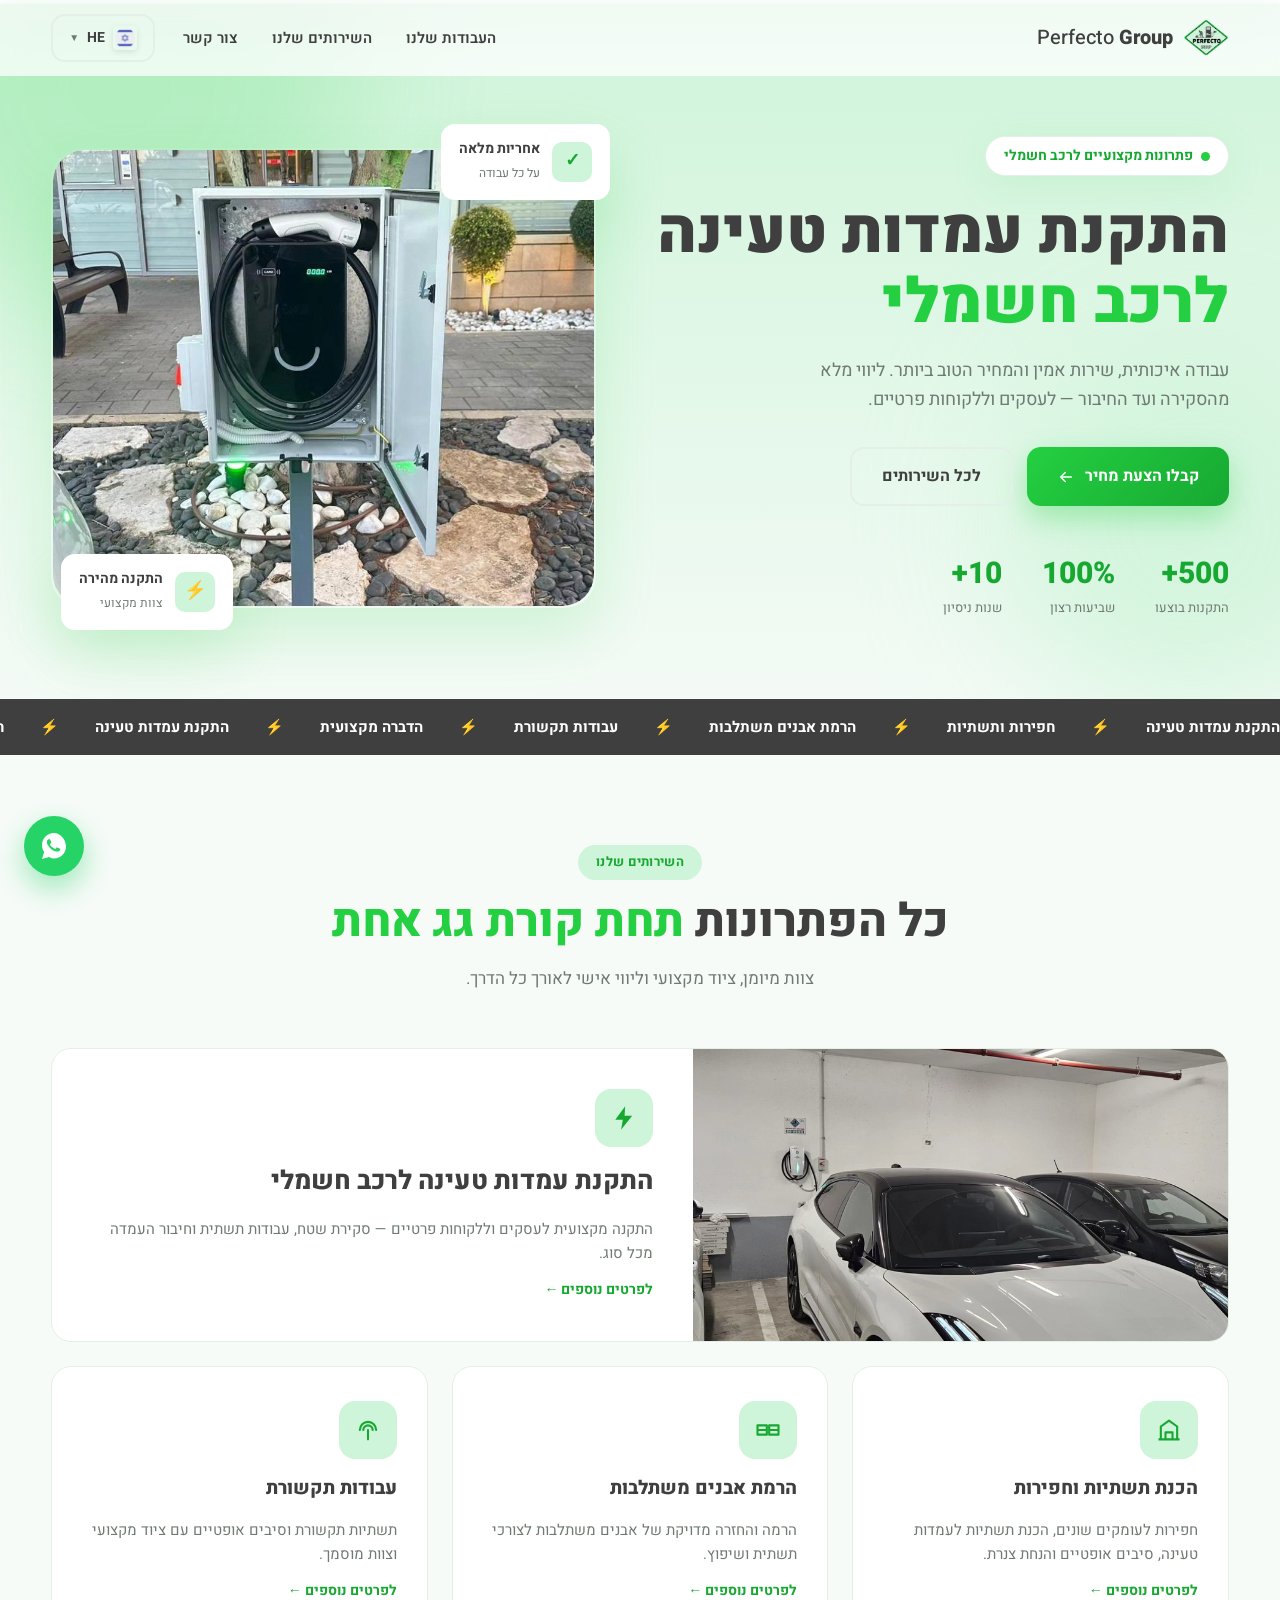
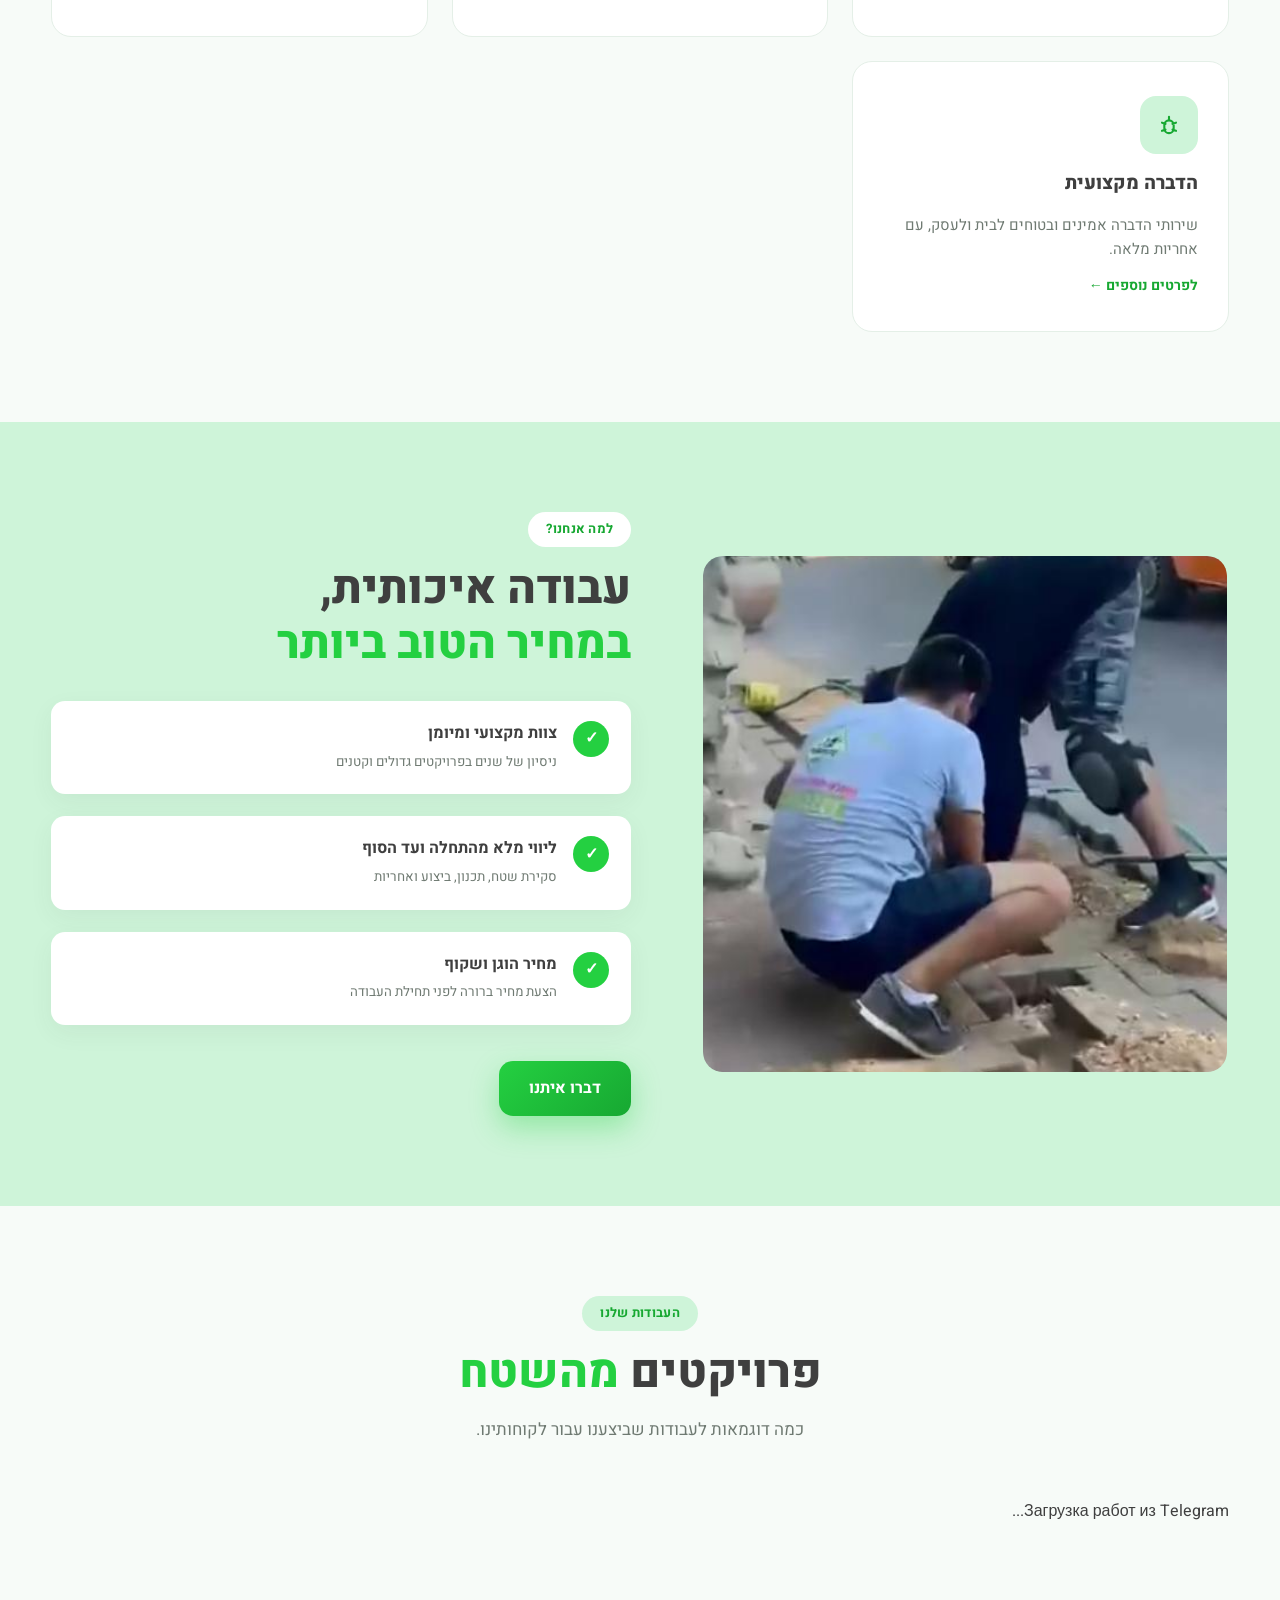
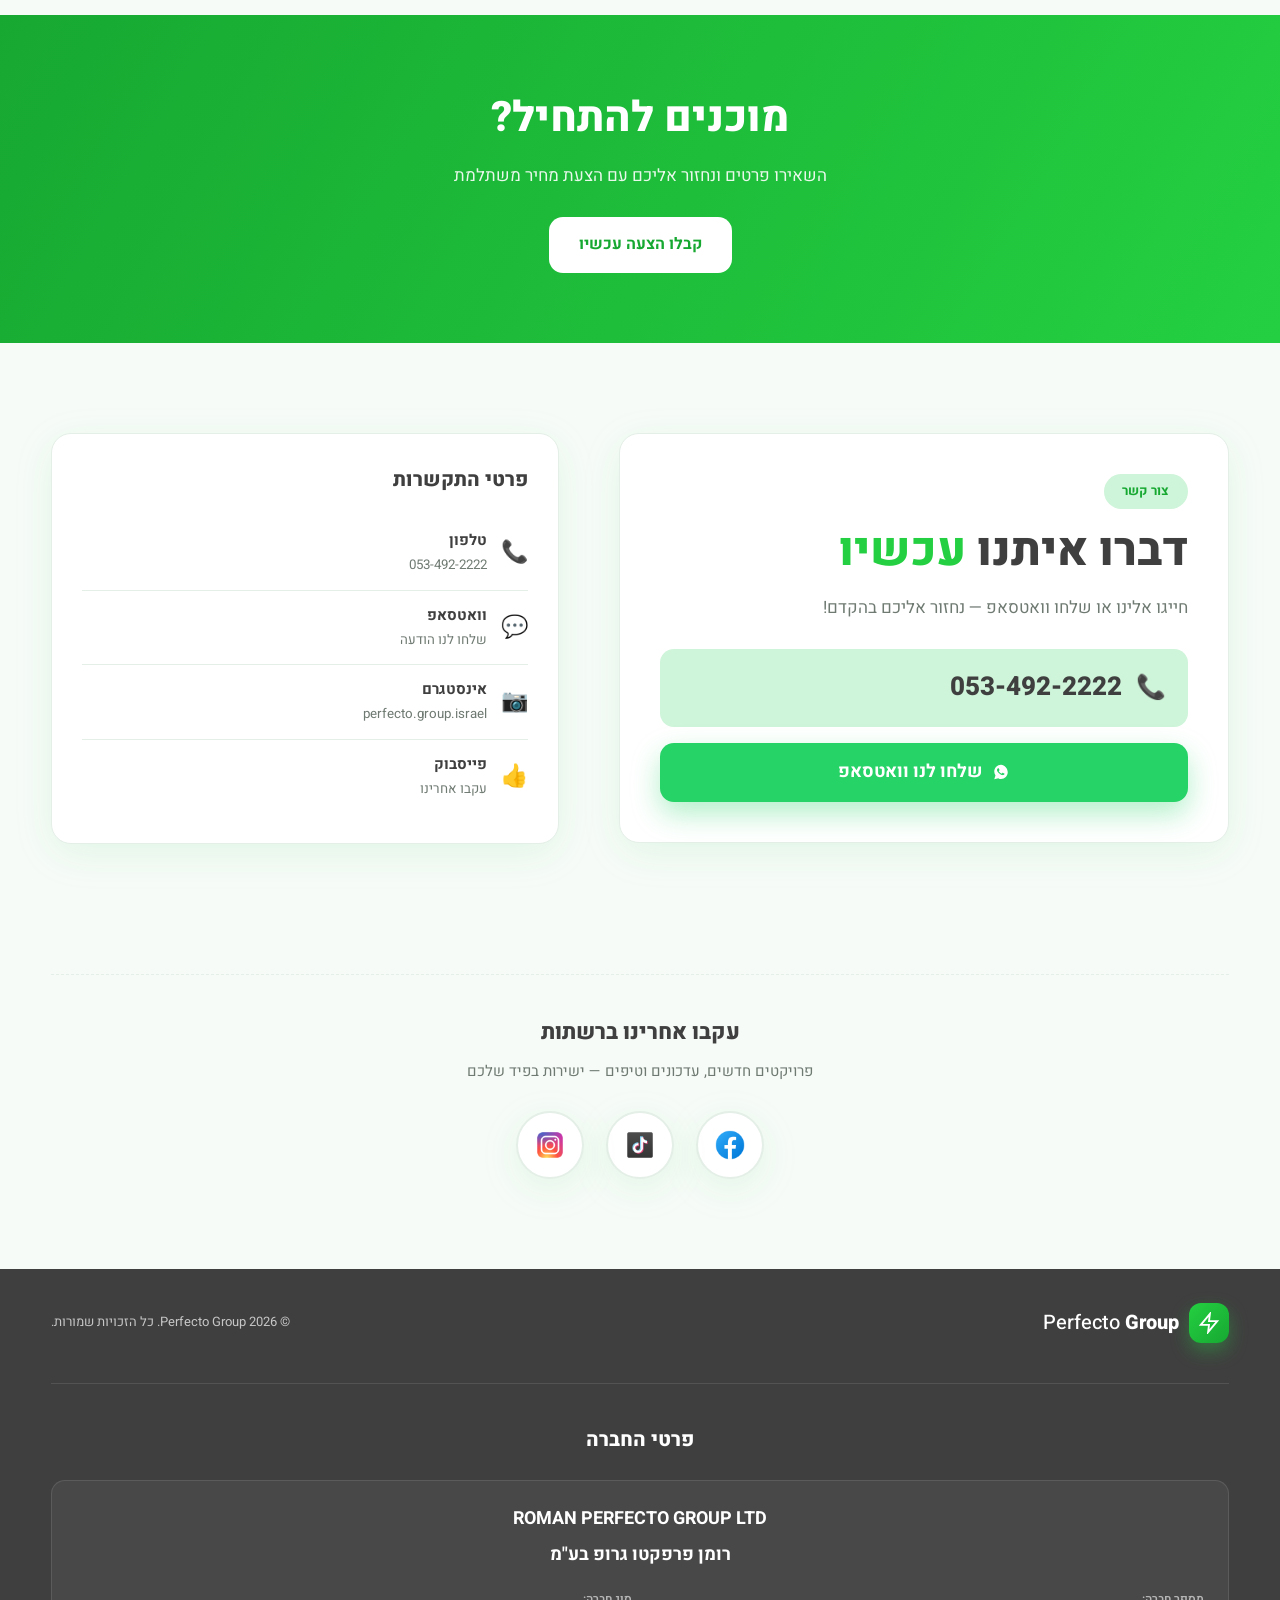
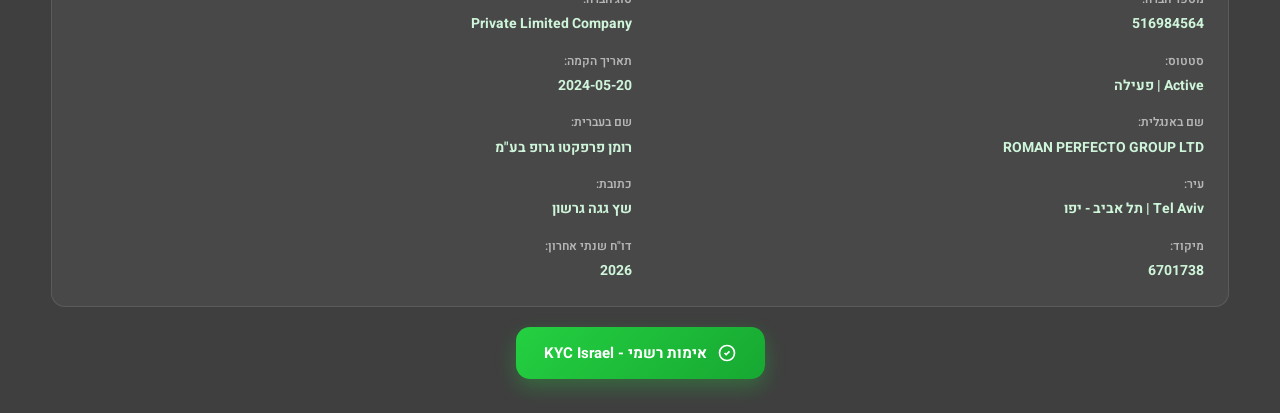
==== index.html @ 8c23b3c5 "000" ====
<!DOCTYPE html>
<html lang="he" dir="rtl">
<head>
  <meta charset="UTF-8">
  <meta name="viewport" content="width=device-width, initial-scale=1.0">
  <title>Perfecto Group | התקנת עמדות טעינה לרכב חשמלי</title>
  <meta name="description" content="Perfecto Group — התקנת עמדות טעינה לרכב חשמלי, חפירות ותשתיות, הרמת אבנים משתלבות, עבודות תקשורת והדברה.">

  <!-- Шрифты: Heebo — идеально для иврита -->
  <link rel="preconnect" href="https://fonts.googleapis.com">
  <link rel="preconnect" href="https://fonts.gstatic.com" crossorigin>
  <link href="https://fonts.googleapis.com/css2?family=Heebo:wght@300;400;500;600;700;800;900&display=swap" rel="stylesheet">

  <link rel="stylesheet" href="he.css">
</head>
<body>

  <!-- ======================= НАВБАР ======================= -->
  <header class="navbar" id="navbar">
    <div class="container navbar__inner">

      <!-- Логотип + название -->
      <a href="#" class="navbar__brand">
        <img src="img/logo.png" alt="Perfecto Group" class="navbar__logo-img">
        <span class="navbar__name">Perfecto <b>Group</b></span>
      </a>

      <!-- Меню -->
      <nav class="navbar__menu" id="navMenu">
        <a href="#works" class="navbar__link">העבודות שלנו</a>
        <a href="#services" class="navbar__link">השירותים שלנו</a>
        <a href="#contact" class="navbar__link">צור קשר</a>
      </nav>

      <!-- Выбор языка -->
      <div class="lang-switcher">
        <button class="lang-switcher__btn" id="langBurger" aria-label="Выбор языка" type="button" aria-expanded="false">
          <div class="lang-switcher__current">
            <img src="img/he.png" alt="Hebrew" class="lang-switcher__flag">
            <span class="lang-switcher__code">HE</span>
          </div>
          <span class="lang-switcher__arrow">▼</span>
        </button>
        
        <div class="lang-switcher__menu" id="langMenu">
          <button class="lang-switcher__item" data-lang="he" type="button">
            <img src="img/he.png" alt="Hebrew" class="lang-switcher__flag">
            <span>עברית</span>
          </button>
          <button class="lang-switcher__item" data-lang="ru" type="button">
            <img src="img/rus.png" alt="Russian" class="lang-switcher__flag">
            <span>Русский</span>
          </button>
          <button class="lang-switcher__item" data-lang="en" type="button">
            <img src="img/eng.png" alt="English" class="lang-switcher__flag">
            <span>English</span>
          </button>
        </div>
      </div>

      <!-- Бургер для мобильных -->
      <button class="navbar__burger" id="navBurger" aria-label="פתח תפריט">
        <span></span><span></span><span></span>
      </button>
    </div>
  </header>

  <!-- Мобильное меню -->
  <div class="mobile-menu" id="mobileMenu">
    <a href="#works" class="mobile-menu__link">העבודות שלנו</a>
    <a href="#services" class="mobile-menu__link">השירותים שלנו</a>
    <a href="#contact" class="mobile-menu__link">צור קשר</a>
    <a href="https://api.whatsapp.com/send?phone=972534922222" target="_blank" class="btn mobile-menu__btn">שלח וואטסאפ</a>
  </div>

  <main>

    <!-- ======================= HERO ======================= -->
    <section class="hero">
      <!-- Декоративные пятна (анимируются в animations.js) -->
      <div class="hero__blob hero__blob--1" data-parallax="0.04"></div>
      <div class="hero__blob hero__blob--2" data-parallax="-0.03"></div>

      <div class="container hero__grid">

        <!-- Текст -->
        <div class="hero__content">
          <div class="hero__badge reveal">
            <span class="dot"></span> פתרונות מקצועיים לרכב חשמלי
          </div>

          <h1 class="hero__title reveal" data-delay="100">
            התקנת עמדות טעינה<br>
            <span class="accent-text">לרכב חשמלי</span>
          </h1>

          <p class="hero__subtitle reveal" data-delay="200">
            עבודה איכותית, שירות אמין והמחיר הטוב ביותר.
            ליווי מלא מהסקירה ועד החיבור — לעסקים וללקוחות פרטיים.
          </p>

          <div class="hero__actions reveal" data-delay="300">
            <a href="#contact" class="btn btn--primary">
              קבלו הצעת מחיר
              <svg viewBox="0 0 24 24" fill="none" aria-hidden="true">
                <path d="M19 12H5m0 0l6 6m-6-6l6-6" stroke="currentColor" stroke-width="2" stroke-linecap="round" stroke-linejoin="round"/>
              </svg>
            </a>
            <a href="#services" class="btn btn--ghost">לכל השירותים</a>
          </div>

          <!-- Мини-статистика -->
          <div class="hero__stats reveal" data-delay="400">
            <div class="stat">
              <span class="stat__num"><span class="counter" data-target="500">0</span>+</span>
              <span class="stat__label">התקנות בוצעו</span>
            </div>
            <div class="stat">
              <span class="stat__num"><span class="counter" data-target="100">0</span>%</span>
              <span class="stat__label">שביעות רצון</span>
            </div>
            <div class="stat">
              <span class="stat__num"><span class="counter" data-target="10">0</span>+</span>
              <span class="stat__label">שנות ניסיון</span>
            </div>
          </div>
        </div>

        <!-- Главное фото -->
        <div class="hero__media reveal" data-delay="200">
          <div class="img-placeholder img-placeholder--hero">
            <img src="img/hero.jpg" alt="עמדת טעינה לרכב חשמלי">
          </div>

          <!-- Плавающие карточки -->
          <div class="float-card float-card--1" data-parallax="0.02">
            <div class="float-card__icon">✓</div>
            <div>
              <b>אחריות מלאה</b>
              <small>על כל עבודה</small>
            </div>
          </div>
          <div class="float-card float-card--2" data-parallax="-0.02">
            <div class="float-card__icon">⚡</div>
            <div>
              <b>התקנה מהירה</b>
              <small>צוות מקצועי</small>
            </div>
          </div>
        </div>
      </div>

      <!-- Бегущая строка -->
      <div class="ticker reveal">
        <div class="ticker__track">
          <span>התקנת עמדות טעינה</span><i>⚡</i>
          <span>חפירות ותשתיות</span><i>⚡</i>
          <span>הרמת אבנים משתלבות</span><i>⚡</i>
          <span>עבודות תקשורת</span><i>⚡</i>
          <span>הדברה מקצועית</span><i>⚡</i>
          <!-- дубликат для бесшовности -->
          <span>התקנת עמדות טעינה</span><i>⚡</i>
          <span>חפירות ותשתיות</span><i>⚡</i>
          <span>הרמת אבנים משתלבות</span><i>⚡</i>
          <span>עבודות תקשורת</span><i>⚡</i>
          <span>הדברה מקצועית</span><i>⚡</i>
        </div>
      </div>
    </section>

    <!-- ======================= УСЛУГИ ======================= -->
    <section class="section" id="services">
      <div class="container">
        <div class="section-head reveal">
          <span class="pill">השירותים שלנו</span>
          <h2 class="section-title">כל הפתרונות <span class="accent-text">תחת קורת גג אחת</span></h2>
          <p class="section-sub">צוות מיומן, ציוד מקצועי וליווי אישי לאורך כל הדרך.</p>
        </div>

        <div class="services-grid">

          <!-- Услуга 1 — главная, большая карточка -->
          <article class="service-card service-card--featured reveal">
            <div class="img-placeholder">
              <svg viewBox="0 0 24 24" fill="none" aria-hidden="true"><path d="M4 16l4.5-4.5 3 3L16 10l4 4M4 6h16v12H4V6z" stroke="currentColor" stroke-width="1.5" stroke-linejoin="round"/></svg>
              <img src="img/service-charging.jpg" alt="התקנת עמדת טעינה">
            </div>
            <div class="service-card__body">
              <div class="service-card__icon">
                <svg viewBox="0 0 24 24" fill="none"><path d="M13 2L4.5 13.5H11L9.5 22L19 10H12.5L13 2Z" fill="currentColor"/></svg>
              </div>
              <h3>התקנת עמדות טעינה לרכב חשמלי</h3>
              <p>התקנה מקצועית לעסקים וללקוחות פרטיים — סקירת שטח, עבודות תשתית וחיבור העמדה מכל סוג.</p>
              <a href="#contact" class="service-card__link">לפרטים נוספים ←</a>
            </div>
          </article>

          <!-- Услуга 2 -->
          <article class="service-card reveal" data-delay="100">
            <div class="service-card__icon">
              <svg viewBox="0 0 24 24" fill="none"><path d="M3 20h18M5 20V9l7-5 7 5v11M9 20v-6h6v6" stroke="currentColor" stroke-width="1.8" stroke-linejoin="round"/></svg>
            </div>
            <h3>הכנת תשתיות וחפירות</h3>
            <p>חפירות לעומקים שונים, הכנת תשתיות לעמדות טעינה, סיבים אופטיים והנחת צנרת.</p>
            <a href="#contact" class="service-card__link">לפרטים נוספים ←</a>
          </article>

          <!-- Услуга 3 -->
          <article class="service-card reveal" data-delay="200">
            <div class="service-card__icon">
              <svg viewBox="0 0 24 24" fill="none"><path d="M3 8h8v4H3V8zm10 0h8v4h-8V8zM3 12h8v4H3v-4zm10 0h8v4h-8v-4z" stroke="currentColor" stroke-width="1.8" stroke-linejoin="round"/></svg>
            </div>
            <h3>הרמת אבנים משתלבות</h3>
            <p>הרמה והחזרה מדויקת של אבנים משתלבות לצורכי תשתית ושיפוץ.</p>
            <a href="#contact" class="service-card__link">לפרטים נוספים ←</a>
          </article>

          <!-- Услуга 4 -->
          <article class="service-card reveal" data-delay="100">
            <div class="service-card__icon">
              <svg viewBox="0 0 24 24" fill="none"><path d="M5 12a7 7 0 0 1 14 0M8 12a4 4 0 0 1 8 0M12 12v8" stroke="currentColor" stroke-width="1.8" stroke-linecap="round"/></svg>
            </div>
            <h3>עבודות תקשורת</h3>
            <p>תשתיות תקשורת וסיבים אופטיים עם ציוד מקצועי וצוות מוסמך.</p>
            <a href="#contact" class="service-card__link">לפרטים נוספים ←</a>
          </article>

          <!-- Услуга 5 -->
          <article class="service-card reveal" data-delay="200">
            <div class="service-card__icon">
              <svg viewBox="0 0 24 24" fill="none"><path d="M12 8a4 4 0 0 1 4 4v3a4 4 0 0 1-8 0v-3a4 4 0 0 1 4-4zm0 0V5m-6 5l3 1m9-1l-3 1M6 17l3-1m9 1l-3-1" stroke="currentColor" stroke-width="1.8" stroke-linecap="round" stroke-linejoin="round"/></svg>
            </div>
            <h3>הדברה מקצועית</h3>
            <p>שירותי הדברה אמינים ובטוחים לבית ולעסק, עם אחריות מלאה.</p>
            <a href="#contact" class="service-card__link">לפרטים נוספים ←</a>
          </article>
        </div>
      </div>
    </section>

    <!-- ======================= ПОЧЕМУ МЫ ======================= -->
    <section class="section section--mint">
      <div class="container why-grid">
        <div class="why__media reveal">
          <div class="img-placeholder img-placeholder--tall">
            <svg viewBox="0 0 24 24" fill="none" aria-hidden="true"><path d="M4 16l4.5-4.5 3 3L16 10l4 4M4 6h16v12H4V6z" stroke="currentColor" stroke-width="1.5" stroke-linejoin="round"/></svg>
            <img src="img/team.jpg" alt="הצוות שלנו בשטח">
          </div>
        </div>

        <div class="why__content">
          <span class="pill reveal">למה אנחנו?</span>
          <h2 class="section-title reveal" data-delay="100">עבודה איכותית,<br><span class="accent-text">במחיר הטוב ביותר</span></h2>

          <ul class="why-list">
            <li class="reveal" data-delay="150">
              <span class="why-list__icon">✓</span>
              <div><b>צוות מקצועי ומיומן</b><small>ניסיון של שנים בפרויקטים גדולים וקטנים</small></div>
            </li>
            <li class="reveal" data-delay="250">
              <span class="why-list__icon">✓</span>
              <div><b>ליווי מלא מהתחלה ועד הסוף</b><small>סקירת שטח, תכנון, ביצוע ואחריות</small></div>
            </li>
            <li class="reveal" data-delay="350">
              <span class="why-list__icon">✓</span>
              <div><b>מחיר הוגן ושקוף</b><small>הצעת מחיר ברורה לפני תחילת העבודה</small></div>
            </li>
          </ul>

          <a href="#contact" class="btn btn--primary reveal" data-delay="450">דברו איתנו</a>
        </div>
      </div>
    </section>

    <!-- Секция НАШИ РАБОТЫ -->
    <section class="section" id="works">
      <div class="container">
        <div class="section-head reveal">
          <span class="pill">העבודות שלנו</span>
          <h2 class="section-title">פרויקטים <span class="accent-text">מהשטח</span></h2>
          <p class="section-sub">כמה דוגמאות לעבודות שביצענו עבור לקוחותינו.</p>
        </div>

        <!-- Автоматическая галерея из Telegram -->
        <div class="gallery" id="telegramGallery">
          <div class="gallery__loading">Загрузка работ из Telegram...</div>
        </div>
      </div>
    </section>

    <!-- ======================= CTA-ПОЛОСА ======================= -->
    <section class="cta-strip">
      <div class="container cta-strip__inner reveal">
        <h2>מוכנים להתחיל?</h2>
        <p>השאירו פרטים ונחזור אליכם עם הצעת מחיר משתלמת</p>
        <a href="#contact" class="btn btn--white">קבלו הצעה עכשיו</a>
      </div>
    </section>

    <!-- ======================= КОНТАКТЫ ======================= -->
    <section class="section" id="contact">
      <div class="container contact-grid">

        <!-- CTA вместо формы: телефон + WhatsApp -->
        <div class="contact-cta reveal">
          <div class="contact-cta__card">
            <span class="pill">צור קשר</span>
            <h2 class="section-title">דברו איתנו <span class="accent-text">עכשיו</span></h2>
            <p class="contact-cta__text">חייגו אלינו או שלחו וואטסאפ — נחזור אליכם בהקדם!</p>

            <a href="tel:+972534922222" class="contact-phone">
              <span class="contact-phone__icon">📞</span>
              <span class="contact-phone__num" dir="ltr">053-492-2222</span>
            </a>

            <a href="https://api.whatsapp.com/send?phone=972534922222&text=%D7%A9%D7%9C%D7%95%D7%9D%2C%20%D7%A8%D7%90%D7%99%D7%AA%D7%99%20%D7%90%D7%AA%20%D7%94%D7%90%D7%AA%D7%A8%20%D7%A9%D7%9C%D7%9B%D7%9D%20%D7%95%D7%90%D7%A0%D7%99%20%D7%9E%D7%A2%D7%95%D7%A0%D7%99%D7%99%D7%9F%2F%D7%AA%20%D7%91%D7%94%D7%AA%D7%A7%D7%A0%D7%AA%20%D7%A2%D7%9E%D7%93%D7%AA%20%D7%98%D7%A2%D7%99%D7%A0%D7%94"
               target="_blank" rel="noopener" class="btn btn--whatsapp btn--block">
              <svg viewBox="0 0 32 32" fill="currentColor" aria-hidden="true">
                <path d="M16 3C9.4 3 4 8.4 4 15c0 2.6.8 5 2.2 7L4 29l7.2-2.1c1.9 1 3.9 1.6 4.8 1.6 6.6 0 12-5.4 12-12S22.6 3 16 3zm6.1 16.9c-.3.8-1.5 1.5-2.1 1.6-.6.1-1.3.1-2.1-.1-.5-.2-1.1-.4-1.9-.7-3.4-1.4-5.5-4.8-5.7-5-.2-.2-1.4-1.8-1.4-3.4 0-1.6.9-2.4 1.2-2.7.3-.3.6-.4.8-.4h.6c.2 0 .5-.1.7.5l1 2.4c.1.2.1.4 0 .6l-.4.6-.6.7c-.2.2-.4.4-.2.7.2.4.9 1.5 2 2.4 1.4 1.2 2.5 1.6 2.9 1.7.3.2.5.1.7-.1l1-1.2c.2-.3.4-.2.7-.1l2.3 1.1c.3.2.5.2.6.4.1.2.1.8-.2 1.4z"/>
              </svg>
              שלחו לנו וואטסאפ
            </a>
          </div>
        </div>

        <!-- Контактная информация -->
        <aside class="contact-info reveal" data-delay="150">
          <div class="contact-info__card">
            <h3>פרטי התקשרות</h3>

            <a href="tel:+972534922222" class="contact-info__row">
              <span class="contact-info__icon">📞</span>
              <div><b>טלפון</b><small dir="ltr">053-492-2222</small></div>
            </a>

            <a href="https://api.whatsapp.com/send?phone=972534922222" target="_blank" rel="noopener" class="contact-info__row">
              <span class="contact-info__icon">💬</span>
              <div><b>וואטסאפ</b><small>שלחו לנו הודעה</small></div>
            </a>

            <a href="https://www.instagram.com/perfecto.group.israel/" target="_blank" rel="noopener" class="contact-info__row">
              <span class="contact-info__icon">📷</span>
              <div><b>אינסטגרם</b><small dir="ltr">perfecto.group.israel</small></div>
            </a>

            <a href="https://www.facebook.com/profile.php?id=100090144655375" target="_blank" rel="noopener" class="contact-info__row">
              <span class="contact-info__icon">👍</span>
              <div><b>פייסבוק</b><small>עקבו אחרינו</small></div>
            </a>
          </div>
        </aside>

        <!-- Блок соцсетей (на всю ширину секции) -->
        <div class="socials reveal">
          <h3 class="socials__title">עקבו אחרינו ברשתות</h3>
          <p class="socials__sub">פרויקטים חדשים, עדכונים וטיפים — ישירות בפיד שלכם</p>

          <div class="socials__list">
            <!-- Facebook -->
            <a href="https://www.facebook.com/profile.php?id=100090144655375"
               target="_blank" rel="noopener"
               class="social-btn"
               aria-label="Facebook">
              <img src="img/facebook.png" alt="Facebook">
            </a>

            <!-- TikTok -->
            <a href="https://www.tiktok.com/@perfecto_group"
               target="_blank" rel="noopener"
               class="social-btn"
               aria-label="TikTok">
              <img src="img/tiktok.png" alt="TikTok">
            </a>

            <!-- Instagram -->
            <a href="https://www.instagram.com/perfecto.group.israel/"
               target="_blank" rel="noopener"
               class="social-btn"
               aria-label="Instagram">
              <img src="img/instagram.png" alt="Instagram">
            </a>
          </div>
        </div>

      </div>
    </section>
  </main>

  <!-- ======================= ФУТЕР ======================= -->
<footer class="footer">
  <div class="container">
    <div class="footer__inner">
      <div class="footer__brand">
        <div class="navbar__brand">
          <div class="navbar__logo">
            <svg xmlns="http://www.w3.org/2000/svg" viewBox="0 0 24 24" fill="none" stroke="currentColor" stroke-width="2">
              <path d="M13 2L3 14h9l-1 8 10-12h-9l1-8z"/>
            </svg>
          </div>
          <div class="navbar__name">Perfecto <b>Group</b></div>
        </div>
      </div>
      <div class="footer__copy">
        © <span id="year"></span> Perfecto Group. כל הזכויות שמורות.
      </div>
    </div>
    
    <div class="footer__company-info">
      <h3 class="footer__company-title">פרטי החברה</h3>
      <div class="footer__company-details">
        <p><strong>ROMAN PERFECTO GROUP LTD</strong></p>
        <p><strong>רומן פרפקטו גרופ בע"מ</strong></p>
        <div class="footer__company-grid">
          <div class="footer__company-item">
            <span class="footer__company-label">מספר חברה:</span>
            <span class="footer__company-value">516984564</span>
          </div>
          <div class="footer__company-item">
            <span class="footer__company-label">סוג חברה:</span>
            <span class="footer__company-value">Private Limited Company</span>
          </div>
          <div class="footer__company-item">
            <span class="footer__company-label">סטטוס:</span>
            <span class="footer__company-value">Active | פעילה</span>
          </div>
          <div class="footer__company-item">
            <span class="footer__company-label">תאריך הקמה:</span>
            <span class="footer__company-value">2024-05-20</span>
          </div>
          <div class="footer__company-item">
            <span class="footer__company-label">שם באנגלית:</span>
            <span class="footer__company-value">ROMAN PERFECTO GROUP LTD</span>
          </div>
          <div class="footer__company-item">
            <span class="footer__company-label">שם בעברית:</span>
            <span class="footer__company-value">רומן פרפקטו גרופ בע"מ</span>
          </div>
          <div class="footer__company-item">
            <span class="footer__company-label">עיר:</span>
            <span class="footer__company-value">Tel Aviv | תל אביב - יפו</span>
          </div>
          <div class="footer__company-item">
            <span class="footer__company-label">כתובת:</span>
            <span class="footer__company-value">שץ גגה גרשון</span>
          </div>
          <div class="footer__company-item">
            <span class="footer__company-label">מיקוד:</span>
            <span class="footer__company-value">6701738</span>
          </div>
          <div class="footer__company-item">
            <span class="footer__company-label">דו"ח שנתי אחרון:</span>
            <span class="footer__company-value">2026</span>
          </div>
        </div>
      </div>
      <a href="https://www.kycisrael.com/companies/516984564/roman-perfecto-group-ltd/" target="_blank" rel="noopener noreferrer" class="footer__verify-link">
        <svg xmlns="http://www.w3.org/2000/svg" viewBox="0 0 24 24" fill="none" stroke="currentColor" stroke-width="2">
          <path d="M9 12l2 2 4-4m6 2a9 9 0 11-18 0 9 9 0 0118 0z"/>
        </svg>
        אימות רשמי - KYC Israel
      </a>
    </div>
  </div>
</footer>

  <!-- Плавающая кнопка WhatsApp -->
  <a href="https://api.whatsapp.com/send?phone=972534922222" target="_blank" rel="noopener" class="whatsapp-float" aria-label="וואטסאפ">
    <svg viewBox="0 0 32 32" fill="currentColor" aria-hidden="true">
      <path d="M16 3C9.4 3 4 8.4 4 15c0 2.6.8 5 2.2 7L4 29l7.2-2.1c1.9 1 3.9 1.6 4.8 1.6 6.6 0 12-5.4 12-12S22.6 3 16 3zm6.1 16.9c-.3.8-1.5 1.5-2.1 1.6-.6.1-1.3.1-2.1-.1-.5-.2-1.1-.4-1.9-.7-3.4-1.4-5.5-4.8-5.7-5-.2-.2-1.4-1.8-1.4-3.4 0-1.6.9-2.4 1.2-2.7.3-.3.6-.4.8-.4h.6c.2 0 .5-.1.7.5l1 2.4c.1.2.1.4 0 .6l-.4.6-.6.7c-.2.2-.4.4-.2.7.2.4.9 1.5 2 2.4 1.4 1.2 2.5 1.6 2.9 1.7.3.2.5.1.7-.1l1-1.2c.2-.3.4-.2.7-.1l2.3 1.1c.3.2.5.2.6.4.1.2.1.8-.2 1.4z"/>
    </svg>
  </a>

  <script src="animations.js"></script>
</body>
</html>
---- he.css ----
/* =========================================================
   Perfecto Group — базовая концепция
   Цвета: #cef4d9 (мята), #24d041 (зелёный), #3f3f3f (графит)
   ========================================================= */

:root {
  --mint: #cef4d9;
  --green: #24d041;
  --green-dark: #17a832;
  --dark: #3f3f3f;
  --white: #ffffff;
  --off-white: #f7fbf8;         /* тёплый бело-зеленоватый */
  --text-muted: #6f7a72;
  --border: #e4efe7;

  --radius: 20px;
  --radius-sm: 14px;
  --shadow: 0 10px 40px rgba(36, 208, 65, 0.10);
  --shadow-lg: 0 25px 60px rgba(36, 208, 65, 0.16);

  --nav-h: 76px;
  --transition: 0.35s cubic-bezier(0.22, 1, 0.36, 1);
}

/* ---------- Сброс ---------- */
*, *::before, *::after { box-sizing: border-box; margin: 0; padding: 0; }

html {
  scroll-behavior: smooth;
  scroll-padding-top: calc(var(--nav-h) + 16px);
}

body {
  font-family: 'Heebo', sans-serif;
  color: var(--dark);
  background: var(--off-white);
  line-height: 1.6;
  overflow-x: hidden;
}

img { max-width: 100%; display: block; }
a { text-decoration: none; color: inherit; }
ul { list-style: none; }

.container {
  width: min(1180px, 92%);
  margin-inline: auto;
}

/* ---------- Типографика ---------- */
.section-title {
  font-size: clamp(30px, 4.2vw, 46px);
  font-weight: 800;
  line-height: 1.2;
  margin-bottom: 16px;
}

.accent-text {
  color: var(--green);
  position: relative;
  white-space: nowrap;
}

.section-sub { color: var(--text-muted); font-size: 17px; max-width: 560px; }

.section { padding: 90px 0; }
.section--mint { background: var(--mint); }

.section-head { text-align: center; margin-bottom: 56px; display: flex; flex-direction: column; align-items: center; }

.pill {
  display: inline-block;
  background: var(--mint);
  color: var(--green-dark);
  font-weight: 700;
  font-size: 13px;
  padding: 7px 18px;
  border-radius: 100px;
  margin-bottom: 14px;
  letter-spacing: 0.3px;
}
.section--mint .pill { background: var(--white); }

/* ---------- Кнопки ---------- */
.btn {
  display: inline-flex;
  align-items: center;
  justify-content: center;
  gap: 10px;
  font-family: inherit;
  font-weight: 700;
  font-size: 16px;
  border: none;
  cursor: pointer;
  border-radius: var(--radius-sm);
  padding: 15px 30px;
  transition: var(--transition);
}
.btn svg { width: 18px; height: 18px; }

.btn--primary {
  background: linear-gradient(135deg, var(--green), var(--green-dark));
  color: var(--white);
  box-shadow: 0 12px 28px rgba(36, 208, 65, 0.35);
}
.btn--primary:hover {
  transform: translateY(-3px);
  box-shadow: 0 18px 36px rgba(36, 208, 65, 0.45);
}

.btn--ghost {
  background: transparent;
  color: var(--dark);
  border: 2px solid var(--border);
}
.btn--ghost:hover { border-color: var(--green); color: var(--green-dark); }

.btn--white { background: var(--white); color: var(--green-dark); }
.btn--white:hover { transform: translateY(-3px); box-shadow: 0 15px 30px rgba(0,0,0,0.2); }

.btn--small { padding: 11px 20px; font-size: 14px; }
.btn--block { width: 100%; }

/* =========================================================
   НАВБАР
   ========================================================= */
.navbar {
  position: fixed;
  inset-inline: 0;
  top: 0;
  z-index: 100;
  height: var(--nav-h);
  background: rgba(255, 255, 255, 0.75);
  backdrop-filter: blur(14px);
  -webkit-backdrop-filter: blur(14px);
  border-bottom: 1px solid transparent;
  transition: var(--transition);
}
.navbar.scrolled {
  background: rgba(255, 255, 255, 0.94);
  border-bottom-color: var(--border);
  box-shadow: 0 6px 24px rgba(63, 63, 63, 0.06);
}

.navbar__inner { display: flex; align-items: center; gap: 28px; height: 100%; }

.navbar__brand { display: flex; align-items: center; gap: 10px; }
.navbar__logo {
  width: 40px; height: 40px;
  background: linear-gradient(135deg, var(--green), var(--green-dark));
  color: var(--white);
  border-radius: 12px;
  display: grid;
  place-items: center;
  box-shadow: 0 8px 18px rgba(36,208,65,0.35);
}
.navbar__logo svg { width: 22px; height: 22px; }
.navbar__name { font-size: 20px; font-weight: 500; }
.navbar__name b { font-weight: 800; }

/* пробел → меню прижимается к центру-лево */
.navbar__menu { display: flex; gap: 34px; margin-inline-start: auto; }
.navbar__link {
  font-weight: 600;
  font-size: 15px;
  color: var(--dark);
  position: relative;
  padding: 6px 0;
}
.navbar__link::after {
  content: '';
  position: absolute;
  bottom: 0; right: 0;
  width: 0; height: 2.5px;
  border-radius: 2px;
  background: var(--green);
  transition: width var(--transition);
}
.navbar__link:hover::after { width: 100%; }

.navbar__cta { color: var(--white); background: linear-gradient(135deg, var(--green), var(--green-dark)); box-shadow: 0 8px 20px rgba(36,208,65,0.3); }
.navbar__cta:hover { transform: translateY(-2px); }

/* Бургер */
.navbar__burger { display: none; background: none; border: none; cursor: pointer; flex-direction: column; gap: 5px; padding: 8px; }
.navbar__burger span { width: 24px; height: 2.5px; background: var(--dark); border-radius: 2px; transition: var(--transition); }

.mobile-menu {
  position: fixed;
  top: var(--nav-h);
  inset-inline: 0;
  background: var(--white);
  padding: 24px;
  display: flex;
  flex-direction: column;
  gap: 18px;
  border-bottom: 1px solid var(--border);
  box-shadow: 0 20px 40px rgba(0,0,0,0.08);
  transform: translateY(-130%);
  transition: transform var(--transition);
  z-index: 99;
}
.mobile-menu.open { transform: translateY(0); }
.mobile-menu__link { font-weight: 700; font-size: 17px; }

/* =========================================================
   HERO
   ========================================================= */
.hero {
  position: relative;
  padding: calc(var(--nav-h) + 60px) 0 0;
  background: linear-gradient(180deg, var(--mint) 0%, var(--off-white) 100%);
  overflow: hidden;
}

.hero__blob {
  position: absolute;
  border-radius: 50%;
  filter: blur(70px);
  opacity: 0.55;
  pointer-events: none;
}
.hero__blob--1 { width: 480px; height: 480px; background: var(--green); top: -160px; left: -120px; opacity: 0.18; }
.hero__blob--2 { width: 380px; height: 380px; background: var(--mint); bottom: 40px; right: -100px; opacity: 0.8; }

.hero__grid {
  position: relative;
  display: grid;
  grid-template-columns: 1.05fr 1fr;
  gap: 60px;
  align-items: center;
  padding-bottom: 80px;
}

.hero__badge {
  display: inline-flex;
  align-items: center;
  gap: 8px;
  background: var(--white);
  border: 1px solid var(--border);
  color: var(--green-dark);
  font-weight: 700;
  font-size: 14px;
  padding: 8px 18px;
  border-radius: 100px;
  margin-bottom: 22px;
  box-shadow: var(--shadow);
}
.hero__badge .dot {
  width: 9px; height: 9px;
  background: var(--green);
  border-radius: 50%;
  animation: pulse 2s infinite;
}

@keyframes pulse {
  0%   { box-shadow: 0 0 0 0 rgba(36,208,65,0.5); }
  70%  { box-shadow: 0 0 0 10px rgba(36,208,65,0); }
  100% { box-shadow: 0 0 0 0 rgba(36,208,65,0); }
}

.hero__title {
  font-size: clamp(38px, 5.5vw, 62px);
  font-weight: 900;
  line-height: 1.12;
  margin-bottom: 20px;
}

.hero__subtitle { font-size: 18px; color: var(--text-muted); max-width: 480px; margin-bottom: 32px; }

.hero__actions { display: flex; gap: 14px; flex-wrap: wrap; margin-bottom: 44px; }

.hero__stats { display: flex; gap: 40px; }
.stat { display: flex; flex-direction: column; }
.stat__num { font-size: 30px; font-weight: 800; color: var(--green-dark); }
.stat__label { font-size: 13px; color: var(--text-muted); }

/* Медиа-зона */
.hero__media { position: relative; }

.float-card {
  position: absolute;
  display: flex;
  align-items: center;
  gap: 12px;
  background: var(--white);
  border-radius: var(--radius-sm);
  padding: 14px 18px;
  box-shadow: var(--shadow-lg);
  z-index: 2;
  animation: floaty 5s ease-in-out infinite;
}
.float-card b { display: block; font-size: 14px; }
.float-card small { color: var(--text-muted); font-size: 12px; }
.float-card__icon {
  width: 40px; height: 40px;
  border-radius: 10px;
  background: var(--mint);
  color: var(--green-dark);
  display: grid;
  place-items: center;
  font-size: 18px;
  font-weight: 800;
}
.float-card--1 { top: -24px; right: -14px; }
.float-card--2 { bottom: -22px; left: 10px; animation-delay: 2.5s; }

@keyframes floaty {
  0%, 100% { transform: translateY(0); }
  50%      { transform: translateY(-12px); }
}

/* =========================================================
   ЗАГЛУШКИ ДЛЯ КАРТИНОК
   ========================================================= */
.img-placeholder {
  position: relative;
  display: flex;
  flex-direction: column;
  align-items: center;
  justify-content: center;
  gap: 12px;
  min-height: 220px;
  background: linear-gradient(135deg, var(--mint), #eafbef);
  border: 2px dashed rgba(36, 208, 65, 0.45);
  border-radius: var(--radius);
  color: var(--green-dark);
  font-weight: 600;
  font-size: 14px;
  overflow: hidden;
  transition: var(--transition);
}
.img-placeholder svg { width: 42px; height: 42px; opacity: 0.6; }
.img-placeholder:hover { border-color: var(--green); background: linear-gradient(135deg, #eafbef, var(--mint)); }

.img-placeholder--hero { min-height: 460px; border-radius: 32px; box-shadow: var(--shadow-lg); }
.img-placeholder--tall { min-height: 520px; }

/* Когда внутрь заглушки добавлен <img> — она становится фоторамкой */
.img-placeholder:has(img) { border-color: transparent; background: none; }
.img-placeholder:has(img) > svg,
.img-placeholder:has(img) > span { display: none; }
.img-placeholder img {
  position: absolute;
  inset: 0;
  width: 100%;
  height: 100%;
  object-fit: cover;
  border-radius: inherit;
}

/* =========================================================
   БЕГУЩАЯ СТРОКА
   ========================================================= */
.ticker {
  background: var(--dark);
  color: var(--white);
  overflow: hidden;
  padding: 16px 0;
  transform: rotate(-1deg) scale(1.02);
}
.ticker__track {
  display: flex;
  gap: 36px;
  width: max-content;
  animation: ticker 28s linear infinite;
  font-weight: 700;
  font-size: 15px;
  white-space: nowrap;
}
.ticker__track i { color: var(--green); font-style: normal; }

@keyframes ticker {
  from { transform: translateX(0); }
  to   { transform: translateX(50%); }  /* RTL: едет вправо */
}

/* =========================================================
   УСЛУГИ
   ========================================================= */
.services-grid {
  display: grid;
  grid-template-columns: repeat(3, 1fr);
  gap: 24px;
}

.service-card {
  background: var(--white);
  border: 1px solid var(--border);
  border-radius: var(--radius);
  padding: 34px 30px;
  transition: var(--transition);
  display: flex;
  flex-direction: column;
  gap: 14px;
}
.service-card:hover {
  transform: translateY(-8px);
  box-shadow: var(--shadow-lg);
  border-color: rgba(36, 208, 65, 0.4);
}

.service-card__icon {
  width: 58px; height: 58px;
  border-radius: 16px;
  background: var(--mint);
  color: var(--green-dark);
  display: grid;
  place-items: center;
  transition: var(--transition);
}
.service-card__icon svg { width: 28px; height: 28px; }
.service-card:hover .service-card__icon {
  background: var(--green);
  color: var(--white);
  transform: rotate(-8deg) scale(1.06);
}

.service-card h3 { font-size: 19px; font-weight: 800; }
.service-card p { color: var(--text-muted); font-size: 15px; flex-grow: 1; }

.service-card__link { color: var(--green-dark); font-weight: 700; font-size: 14px; }
.service-card__link:hover { text-decoration: underline; }

/* Главная карточка — на всю ширину, горизонтальная */
.service-card--featured {
  grid-column: 1 / -1;
  display: grid;
  grid-template-columns: 1fr 1.2fr;
  gap: 0;
  padding: 0;
  overflow: hidden;
}
.service-card--featured .img-placeholder {
  border: none;
  border-radius: 0;
  min-height: 100%;
}
.service-card--featured .service-card__body { padding: 40px; display: flex; flex-direction: column; gap: 14px; }
.service-card--featured h3 { font-size: 26px; }

/* =========================================================
   ПОЧЕМУ МЫ
   ========================================================= */
.why-grid {
  display: grid;
  grid-template-columns: 1fr 1.1fr;
  gap: 70px;
  align-items: center;
}

.why-list { display: flex; flex-direction: column; gap: 22px; margin: 30px 0 36px; }
.why-list li {
  display: flex;
  gap: 16px;
  align-items: flex-start;
  background: var(--white);
  padding: 20px 22px;
  border-radius: var(--radius-sm);
  box-shadow: 0 8px 24px rgba(63,63,63,0.06);
  transition: var(--transition);
}
.why-list li:hover { transform: translateX(-6px); }
.why-list b { display: block; font-size: 16px; margin-bottom: 2px; }
.why-list small { color: var(--text-muted); }

.why-list__icon {
  flex-shrink: 0;
  width: 36px; height: 36px;
  border-radius: 50%;
  background: var(--green);
  color: var(--white);
  display: grid;
  place-items: center;
  font-weight: 800;
}

/* =========================================================
   ГАЛЕРЕЯ
   ========================================================= */
.gallery {
  display: grid;
  grid-template-columns: repeat(3, 1fr);
  gap: 22px;
}
.gallery__item { min-height: 240px; }
.gallery__item--wide { grid-column: span 2; }
.gallery__item:hover { transform: scale(1.02); }

/* =========================================================
   CTA-ПОЛОСА
   ========================================================= */
.cta-strip {
  background: linear-gradient(120deg, var(--green-dark), var(--green));
  color: var(--white);
  padding: 70px 0;
}
.cta-strip__inner { text-align: center; }
.cta-strip h2 { font-size: clamp(28px, 4vw, 42px); font-weight: 800; margin-bottom: 10px; }
.cta-strip p { opacity: 0.9; margin-bottom: 28px; font-size: 17px; }

/* =========================================================
   КОНТАКТЫ
   ========================================================= */
.contact-grid {
  display: grid;
  grid-template-columns: 1.2fr 1fr;
  gap: 60px;
  align-items: start;
}

.form-row { display: grid; grid-template-columns: 1fr 1fr; gap: 16px; }
.form-field { display: flex; flex-direction: column; gap: 6px; margin-bottom: 18px; }
.form-field label { font-weight: 600; font-size: 14px; }
.form-field input,
.form-field textarea {
  font-family: inherit;
  font-size: 15px;
  padding: 14px 16px;
  border: 1.5px solid var(--border);
  border-radius: var(--radius-sm);
  background: var(--white);
  transition: var(--transition);
  resize: vertical;
}
.form-field input:focus,
.form-field textarea:focus {
  outline: none;
  border-color: var(--green);
  box-shadow: 0 0 0 4px rgba(36, 208, 65, 0.14);
}

.form-success { margin-top: 16px; color: var(--green-dark); font-weight: 700; }

.contact-info__card {
  background: var(--white);
  border: 1px solid var(--border);
  border-radius: var(--radius);
  padding: 30px;
  box-shadow: var(--shadow);
  margin-bottom: 22px;
}
.contact-info__card h3 { font-size: 20px; font-weight: 800; margin-bottom: 20px; }

.contact-info__row {
  display: flex;
  align-items: center;
  gap: 14px;
  padding: 12px 0;
  border-bottom: 1px solid var(--border);
  transition: var(--transition);
}
.contact-info__row:last-child { border-bottom: none; }
.contact-info__row:hover { transform: translateX(-4px); }
.contact-info__icon { font-size: 22px; }
.contact-info__row b { display: block; font-size: 15px; }
.contact-info__row small { color: var(--text-muted); }

.contact-info__map { min-height: 200px; }

/* =========================================================
   ФУТЕР + WHATSAPP
   ========================================================= */
.footer { background: var(--dark); color: var(--white); padding: 34px 0; }
.footer__inner { display: flex; align-items: center; justify-content: space-between; gap: 20px; flex-wrap: wrap; }
.footer__brand .navbar__name { color: var(--white); }
.footer__copy { font-size: 13px; opacity: 0.7; }

.whatsapp-float {
  position: fixed;
  bottom: 24px;
  left: 24px;
  width: 60px; height: 60px;
  background: #25d366;
  color: var(--white);
  border-radius: 50%;
  display: grid;
  place-items: center;
  box-shadow: 0 12px 30px rgba(37, 211, 102, 0.45);
  z-index: 90;
  transition: var(--transition);
  animation: floaty 4s ease-in-out infinite;
}
.whatsapp-float:hover { transform: scale(1.1); }
.whatsapp-float svg { width: 32px; height: 32px; }

/* =========================================================
   АНИМАЦИИ ПОЯВЛЕНИЯ (управляются из animations.js)
   ========================================================= */
.reveal {
  opacity: 0;
  transform: translateY(36px);
  transition: opacity 0.8s ease, transform 0.8s cubic-bezier(0.22, 1, 0.36, 1);
  transition-delay: var(--delay, 0ms);
}
.reveal.visible {
  opacity: 1;
  transform: translateY(0);
}

@media (prefers-reduced-motion: reduce) {
  *, *::before, *::after { animation: none !important; transition: none !important; }
  .reveal { opacity: 1; transform: none; }
  html { scroll-behavior: auto; }
}

/* =========================================================
   АДАПТИВ
   ========================================================= */
/* =========================================================
   АДАПТИВ (улучшенный)
   ========================================================= */
@media (max-width: 992px) {
  .hero { padding-top: calc(var(--nav-h) + 36px); }
  .hero__grid { grid-template-columns: 1fr; gap: 40px; padding-bottom: 56px; }
  .hero__media { order: -1; }
  .img-placeholder--hero { min-height: 300px; }
  .services-grid { grid-template-columns: repeat(2, 1fr); }
  .service-card--featured { grid-template-columns: 1fr; }
  .service-card--featured .img-placeholder { min-height: 220px; }
  .why-grid, .contact-grid { grid-template-columns: 1fr; gap: 44px; }
  .img-placeholder--tall { min-height: 320px; }
  .gallery { grid-template-columns: repeat(2, 1fr); }
  .gallery__item--wide { grid-column: span 2; }
}

@media (max-width: 768px) {
  :root { --nav-h: 64px; }
  .navbar__inner { gap: 14px; }
  .navbar__logo-img { height: 38px; }
  .navbar__name { font-size: 17px; }
  .navbar__menu, .navbar__cta { display: none; }
  .navbar__burger { display: flex; }

  .section { padding: 60px 0; }
  .section-head { margin-bottom: 40px; }

  .hero__subtitle { font-size: 16px; }
  .hero__stats { gap: 20px; }
  .stat__num { font-size: 24px; }

  /* компактные плавающие карточки */
  .float-card { padding: 10px 14px; gap: 8px; border-radius: 12px; }
  .float-card__icon { width: 34px; height: 34px; font-size: 15px; }
  .float-card b { font-size: 13px; }
  .float-card small { font-size: 11px; }
  .float-card--1 { top: -14px; right: 6px; }
  .float-card--2 { bottom: -14px; left: 6px; }

  .ticker__track { font-size: 13px; gap: 24px; }

  .contact-cta__card { padding: 28px 22px; }
  .contact-phone { font-size: 21px; }

  .footer__inner { justify-content: center; text-align: center; }
  .whatsapp-float { width: 54px; height: 54px; bottom: 18px; left: 18px; }
}

@media (max-width: 560px) {
  .container { width: 90%; }
  .services-grid, .gallery { grid-template-columns: 1fr; }
  .gallery__item--wide { grid-column: span 1; }
  .hero__actions { flex-direction: column; }
  .hero__actions .btn { width: 100%; }
  .hero__stats { justify-content: space-between; }
  .service-card { padding: 26px 22px; }
}

/* Логотип-картинка */
.navbar__logo-img {
  height: 46px;
  width: auto;
  display: block;
}

/* --- Контактный CTA (вместо формы) --- */
.contact-cta__card {
  background: var(--white);
  border: 1px solid var(--border);
  border-radius: var(--radius);
  padding: 40px;
  box-shadow: var(--shadow);
}
.contact-cta__text { color: var(--text-muted); font-size: 17px; margin-bottom: 28px; }

.contact-phone {
  display: flex;
  align-items: center;
  gap: 14px;
  font-size: 26px;
  font-weight: 800;
  color: var(--dark);
  background: var(--mint);
  border-radius: var(--radius-sm);
  padding: 18px 22px;
  margin-bottom: 16px;
  transition: var(--transition);
}
.contact-phone:hover { transform: translateY(-3px); box-shadow: var(--shadow); }
.contact-phone__icon { font-size: 24px; }

.btn--whatsapp {
  background: #25d366;
  color: var(--white);
  font-size: 18px;
  box-shadow: 0 12px 28px rgba(37, 211, 102, 0.35);
}
.btn--whatsapp:hover { transform: translateY(-3px); box-shadow: 0 18px 36px rgba(37, 211, 102, 0.45); }

/* =========================================================
   СОЦСЕТИ (круглые иконки в конце секции контактов)
   ========================================================= */
.socials {
  grid-column: 1 / -1;            /* на всю ширину contact-grid */
  text-align: center;
  margin-top: 48px;
  padding-top: 40px;
  border-top: 1px dashed var(--border);
}

.socials__title {
  font-size: 22px;
  font-weight: 800;
  color: var(--dark);
  margin-bottom: 8px;
}

.socials__sub {
  color: var(--text-muted);
  font-size: 15px;
  margin-bottom: 28px;
}

.socials__list {
  display: flex;
  justify-content: center;
  gap: 22px;
  flex-wrap: wrap;
}

.social-btn {
  --size: 68px;
  width: var(--size);
  height: var(--size);
  border-radius: 50%;
  background: var(--white);
  border: 2px solid var(--border);
  display: grid;
  place-items: center;
  box-shadow: var(--shadow);
  transition: transform 0.4s cubic-bezier(0.34, 1.56, 0.64, 1),
              box-shadow 0.35s ease,
              border-color 0.35s ease,
              background 0.35s ease;
  position: relative;
  overflow: hidden;
}

.social-btn img {
  width: 34px;
  height: 34px;
  object-fit: contain;
  transition: transform 0.4s cubic-bezier(0.34, 1.56, 0.64, 1);
}

.social-btn:hover {
  transform: translateY(-6px) scale(1.08);
  border-color: var(--green);
  background: linear-gradient(135deg, var(--mint), #eafbef);
  box-shadow: 0 18px 36px rgba(36, 208, 65, 0.35);
}

.social-btn:hover img {
  transform: rotate(-10deg) scale(1.15);
}

/* Лёгкая «волна» при появлении */
.social-btn {
  animation: socialPop 0.6s cubic-bezier(0.34, 1.56, 0.64, 1) backwards;
}
.social-btn:nth-child(1) { animation-delay: 0.1s; }
.social-btn:nth-child(2) { animation-delay: 0.2s; }
.social-btn:nth-child(3) { animation-delay: 0.3s; }

@keyframes socialPop {
  from { opacity: 0; transform: translateY(20px) scale(0.6); }
  to   { opacity: 1; transform: translateY(0) scale(1); }
}

/* Мобильная адаптация */
@media (max-width: 768px) {
  .socials { margin-top: 36px; padding-top: 32px; }
  .socials__title { font-size: 20px; }
  .social-btn { --size: 60px; }
  .social-btn img { width: 30px; height: 30px; }
  .socials__list { gap: 16px; }
}

/* Добавить в конец style.css перед @media */

.footer__company-info {
  margin-top: 40px;
  padding-top: 40px;
  border-top: 1px solid rgba(255, 255, 255, 0.1);
  text-align: center;
}

.footer__company-title {
  font-size: 20px;
  font-weight: 800;
  margin-bottom: 24px;
  color: var(--white);
}

.footer__company-details {
  background: rgba(255, 255, 255, 0.05);
  border-radius: var(--radius-sm);
  padding: 24px;
  margin-bottom: 20px;
  border: 1px solid rgba(255, 255, 255, 0.1);
}

.footer__company-details p {
  font-size: 18px;
  font-weight: 700;
  margin-bottom: 8px;
  color: var(--white);
}

.footer__company-grid {
  display: grid;
  grid-template-columns: repeat(2, 1fr);
  gap: 16px;
  margin-top: 20px;
  text-align: right;
}

.footer__company-item {
  display: flex;
  flex-direction: column;
  gap: 4px;
}

.footer__company-label {
  font-size: 12px;
  opacity: 0.6;
  font-weight: 600;
}

.footer__company-value {
  font-size: 14px;
  font-weight: 700;
  color: var(--mint);
}

.footer__verify-link {
  display: inline-flex;
  align-items: center;
  gap: 10px;
  background: linear-gradient(135deg, var(--green), var(--green-dark));
  color: var(--white);
  padding: 14px 28px;
  border-radius: var(--radius-sm);
  font-weight: 700;
  font-size: 15px;
  transition: var(--transition);
  box-shadow: 0 8px 20px rgba(36, 208, 65, 0.3);
}

.footer__verify-link svg {
  width: 20px;
  height: 20px;
}

.footer__verify-link:hover {
  transform: translateY(-3px);
  box-shadow: 0 12px 28px rgba(36, 208, 65, 0.45);
}

@media (max-width: 768px) {
  .footer__company-grid {
    grid-template-columns: 1fr;
  }
  
  .footer__company-details {
    padding: 20px;
  }
  
  .footer__company-details p {
    font-size: 16px;
  }
}

/* Добавить после стилей navbar__cta */

/* ---------- Переключатель языков ---------- */
.lang-switcher {
  position: relative;
}

.lang-switcher__btn {
  display: flex;
  align-items: center;
  gap: 8px;
  background: transparent;
  border: 2px solid var(--border);
  border-radius: var(--radius-sm);
  padding: 10px 16px;
  cursor: pointer;
  transition: var(--transition);
  font-family: inherit;
}

.lang-switcher__btn:hover {
  border-color: var(--green);
  background: rgba(36, 208, 65, 0.05);
}

.lang-switcher__current {
  display: flex;
  align-items: center;
  gap: 8px;
}

.lang-switcher__flag {
  width: 24px;
  height: 24px;
  border-radius: 4px;
  object-fit: cover;
  box-shadow: 0 2px 6px rgba(0,0,0,0.1);
}

.lang-switcher__code {
  font-weight: 700;
  font-size: 14px;
  color: var(--dark);
}

.lang-switcher__arrow {
  font-size: 10px;
  color: var(--text-muted);
  transition: transform var(--transition);
}

.lang-switcher__btn.active .lang-switcher__arrow {
  transform: rotate(180deg);
}

.lang-switcher__menu {
  position: absolute;
  top: calc(100% + 8px);
  right: 0;
  background: var(--white);
  border: 1px solid var(--border);
  border-radius: var(--radius-sm);
  box-shadow: var(--shadow-lg);
  min-width: 160px;
  opacity: 0;
  visibility: hidden;
  transform: translateY(-10px);
  transition: all var(--transition);
  z-index: 101;
}

.lang-switcher__menu.open {
  opacity: 1;
  visibility: visible;
  transform: translateY(0);
}

.lang-switcher__item {
  width: 100%;
  display: flex;
  align-items: center;
  gap: 12px;
  padding: 12px 16px;
  background: transparent;
  border: none;
  cursor: pointer;
  font-family: inherit;
  font-size: 15px;
  font-weight: 600;
  color: var(--dark);
  transition: var(--transition);
  text-align: start;
}

.lang-switcher__item:hover {
  background: var(--mint);
  color: var(--green-dark);
}

.lang-switcher__item:first-child {
  border-radius: var(--radius-sm) var(--radius-sm) 0 0;
}

.lang-switcher__item:last-child {
  border-radius: 0 0 var(--radius-sm) var(--radius-sm);
}

.lang-switcher__item .lang-switcher__flag {
  width: 28px;
  height: 28px;
}

@media (max-width: 768px) {
  .lang-switcher__btn {
    padding: 8px 12px;
  }
  
  .lang-switcher__flag {
    width: 20px;
    height: 20px;
  }
  
  .lang-switcher__code {
    font-size: 12px;
  }
  
  .lang-switcher__menu {
    right: auto;
    left: 0;
    min-width: 140px;
  }
}
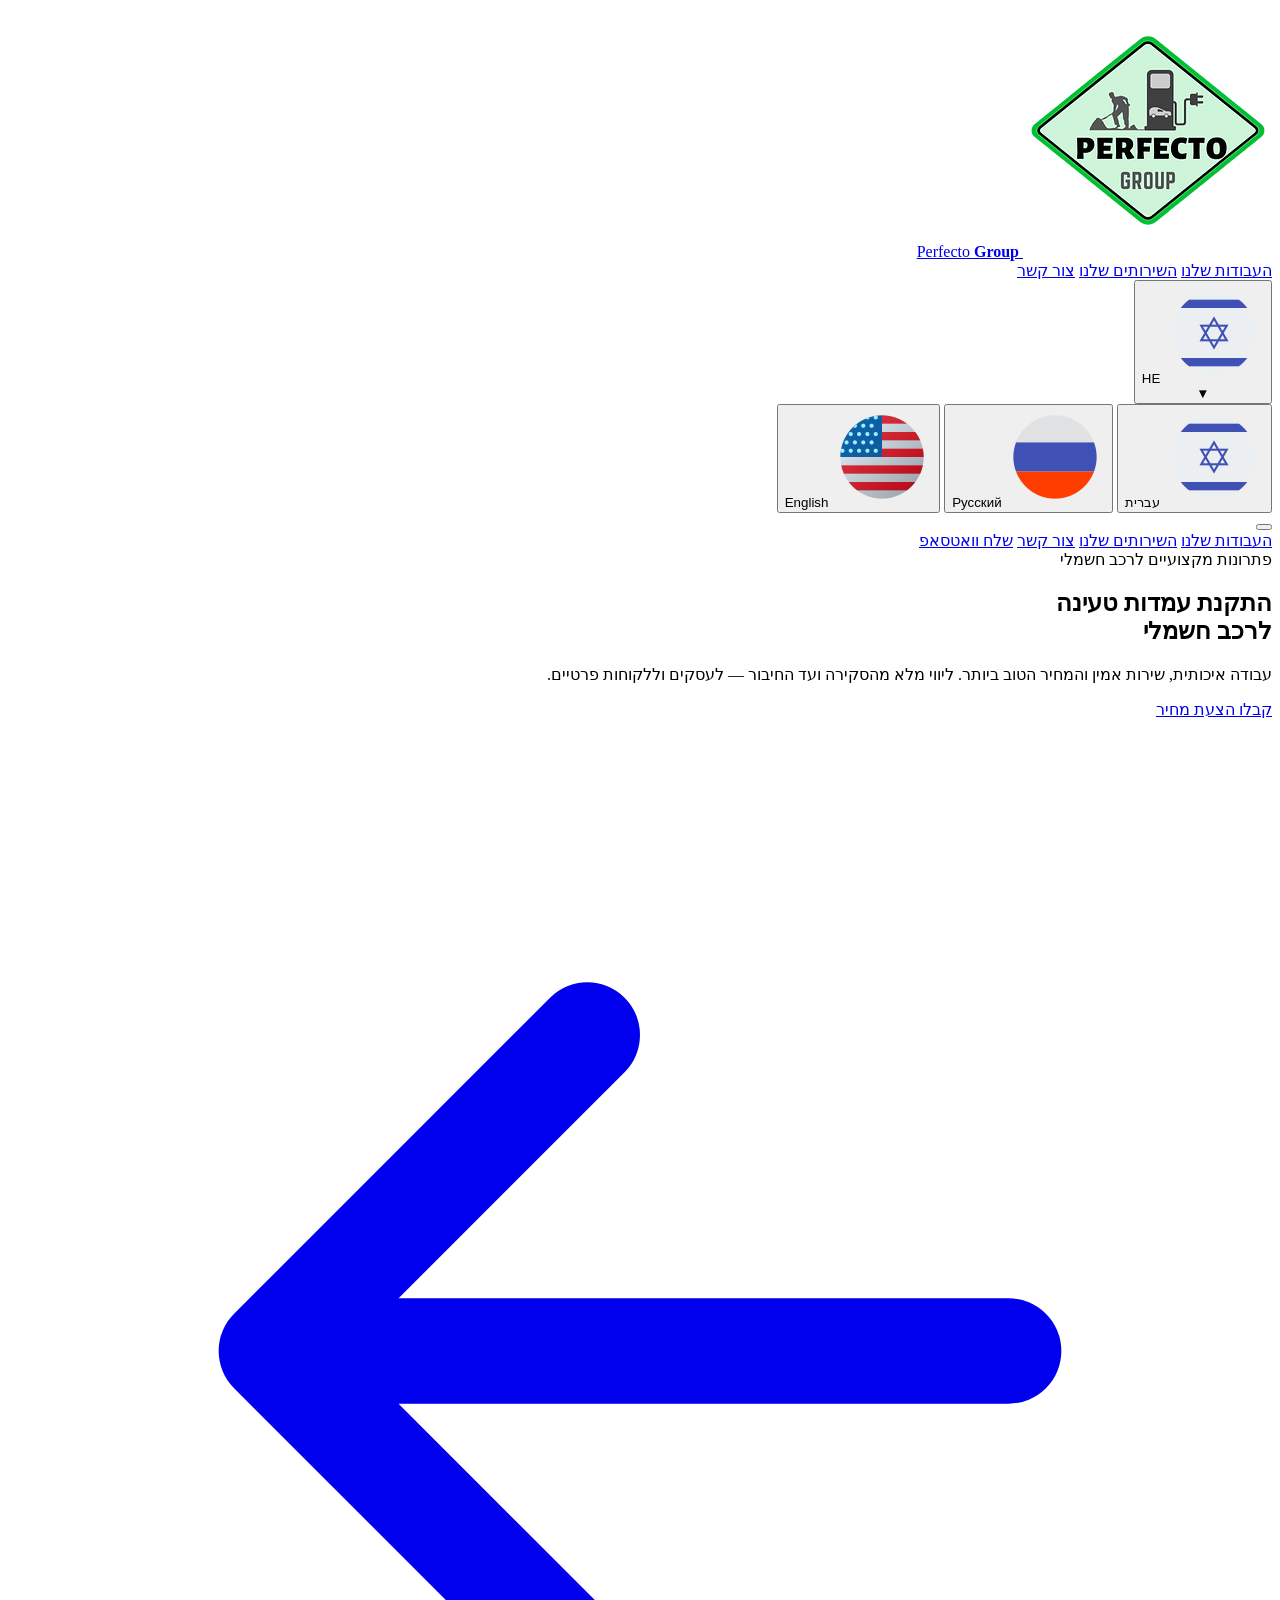
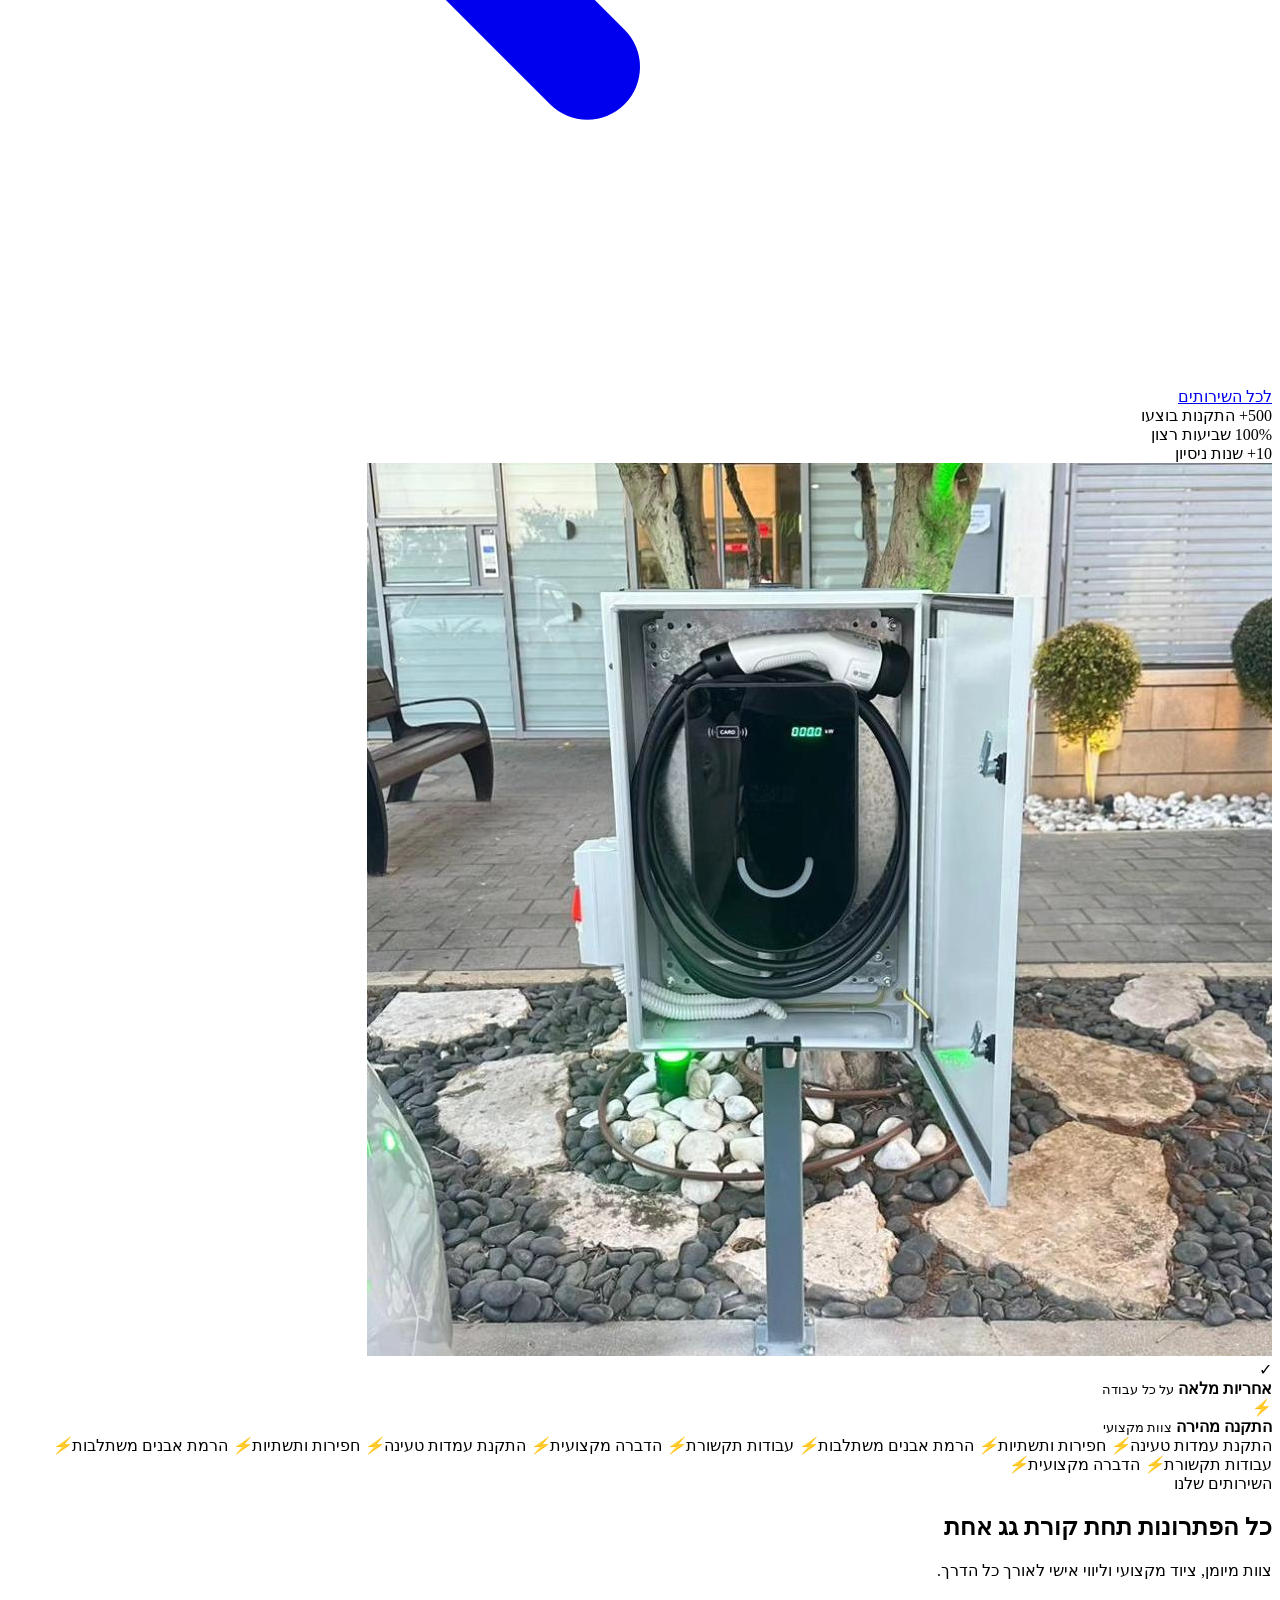
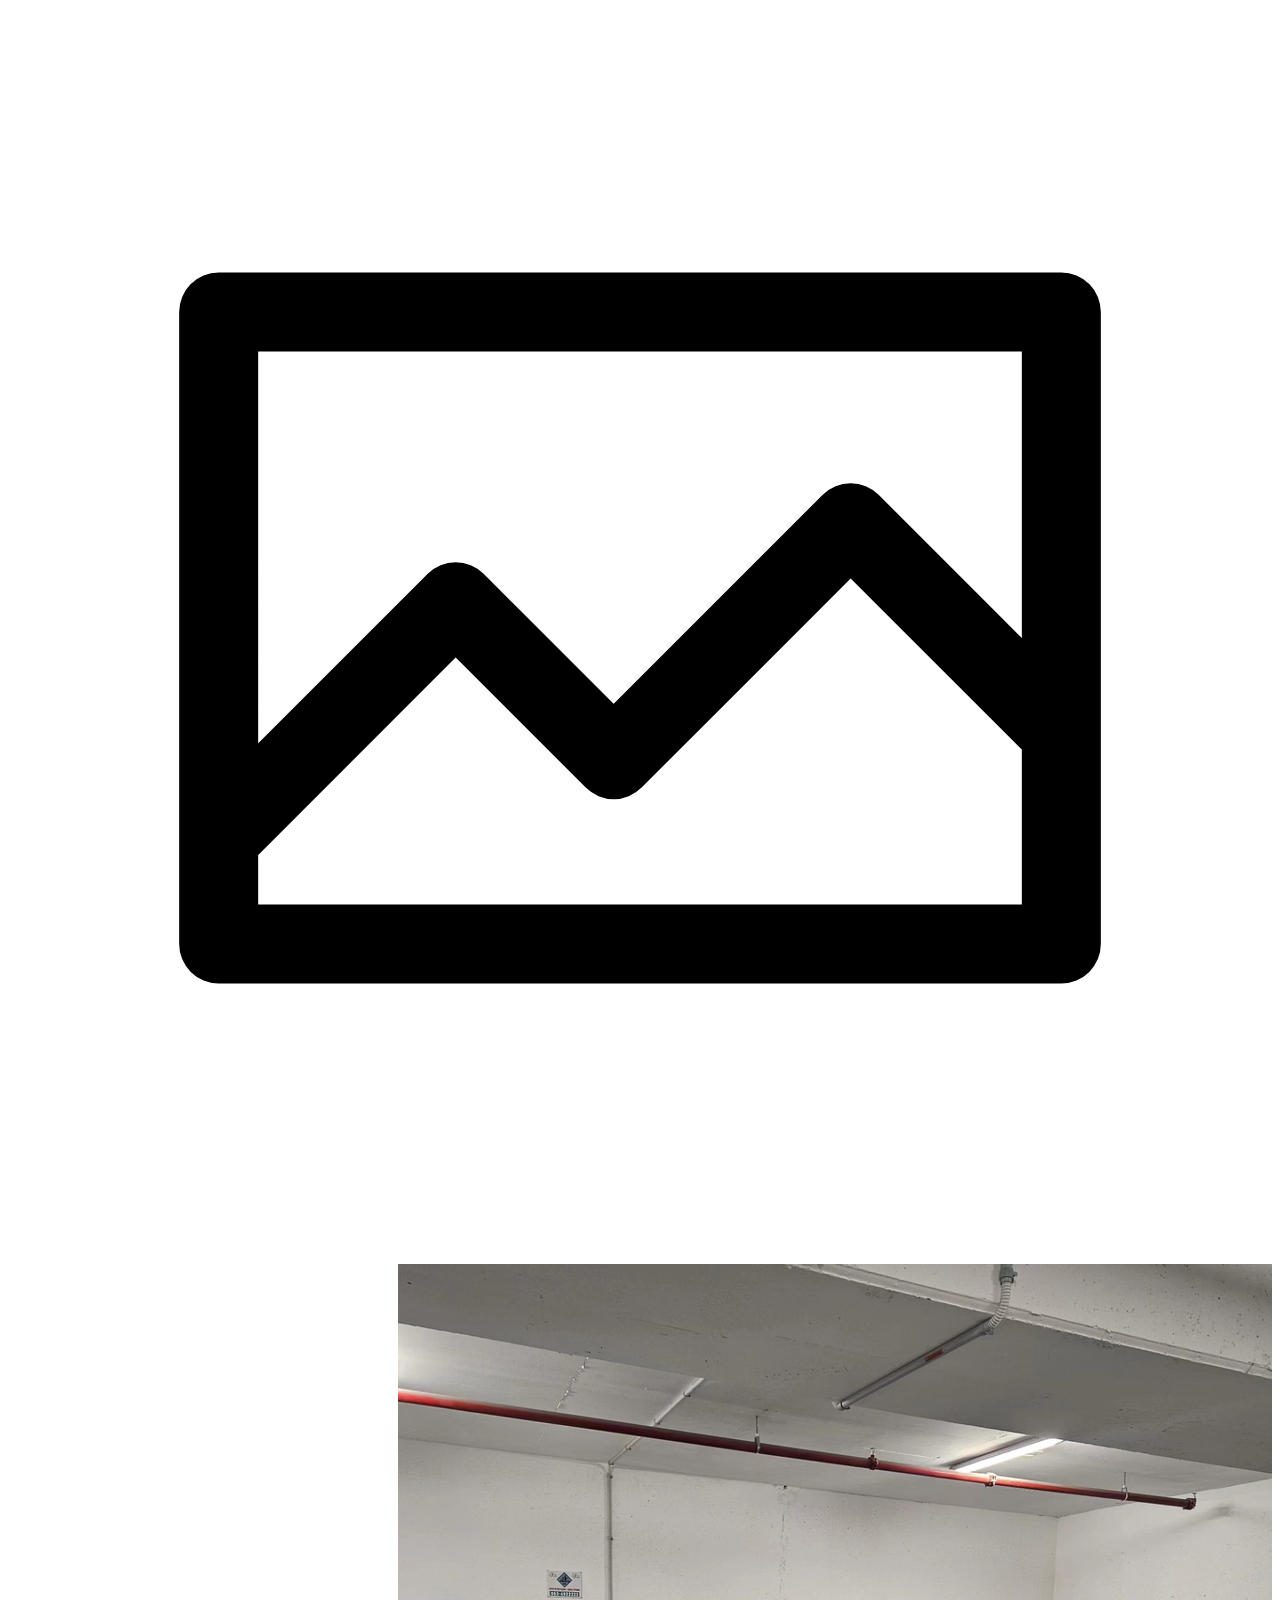
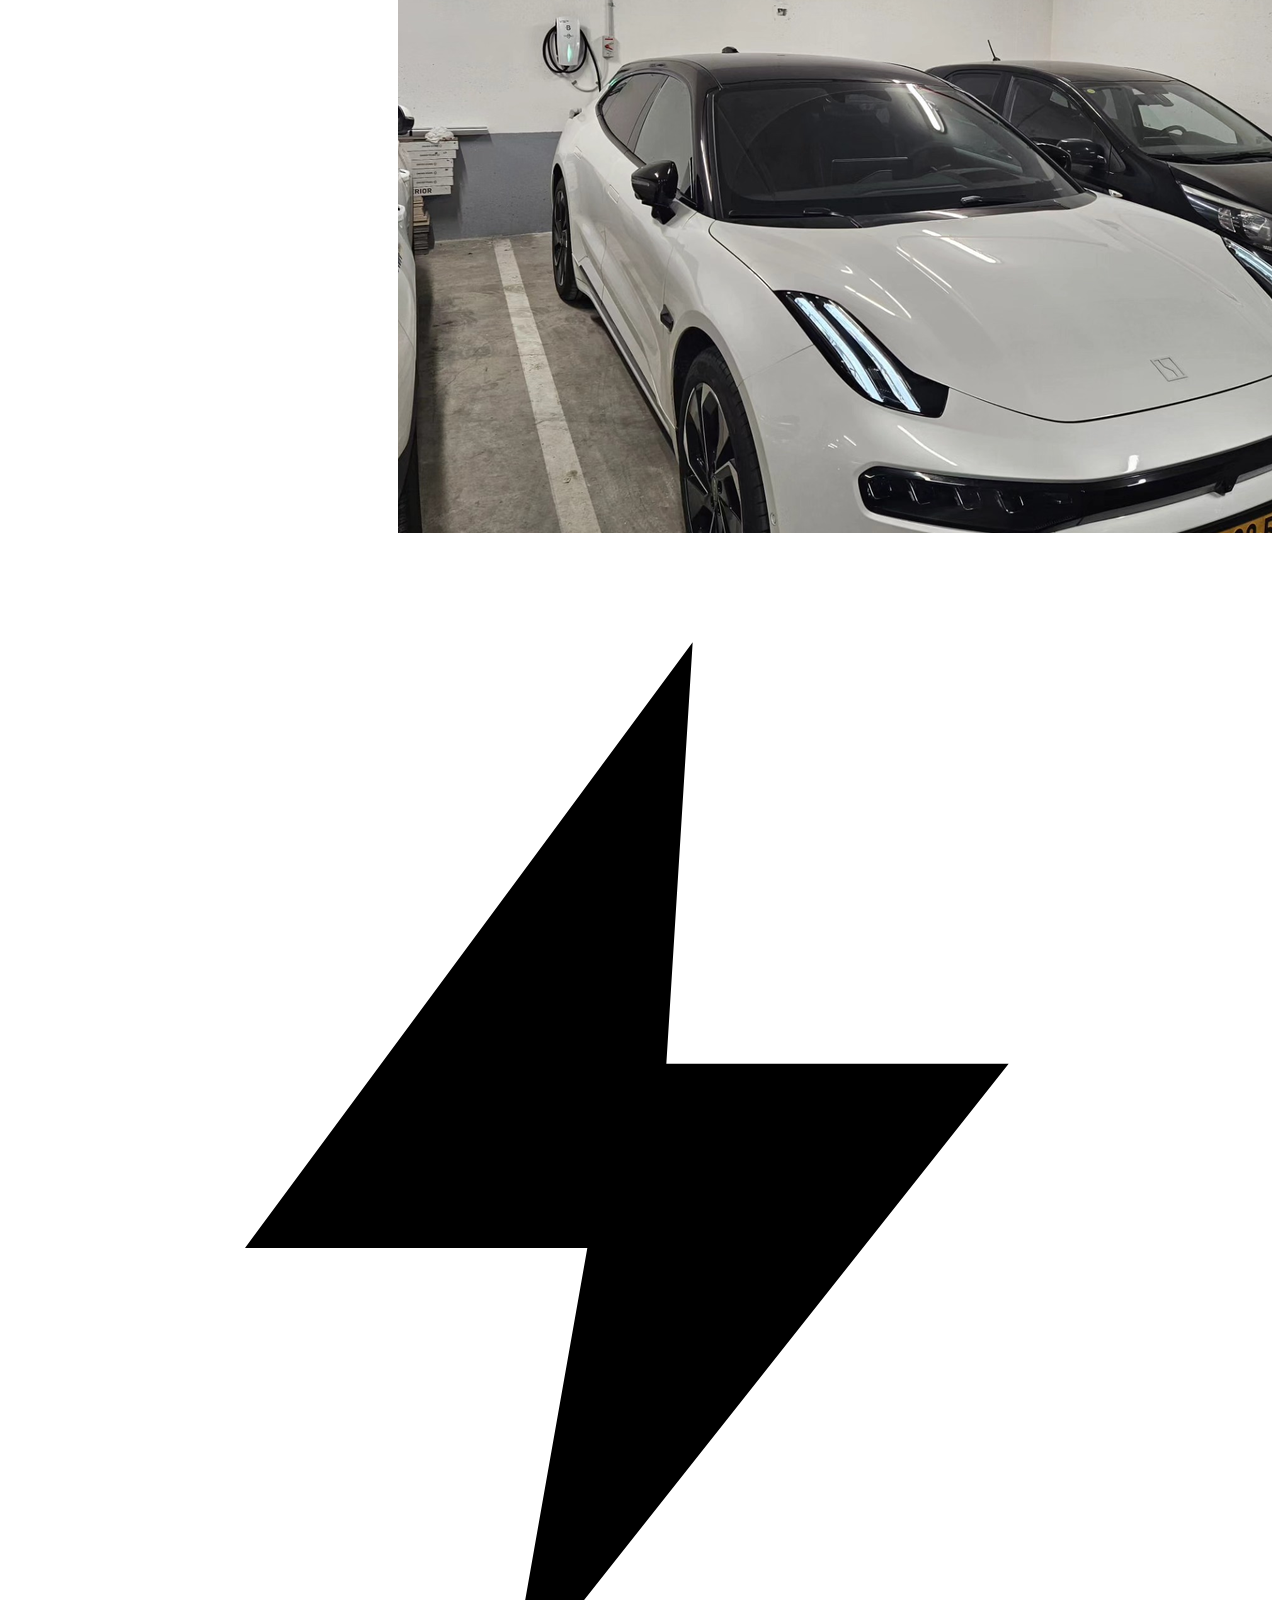
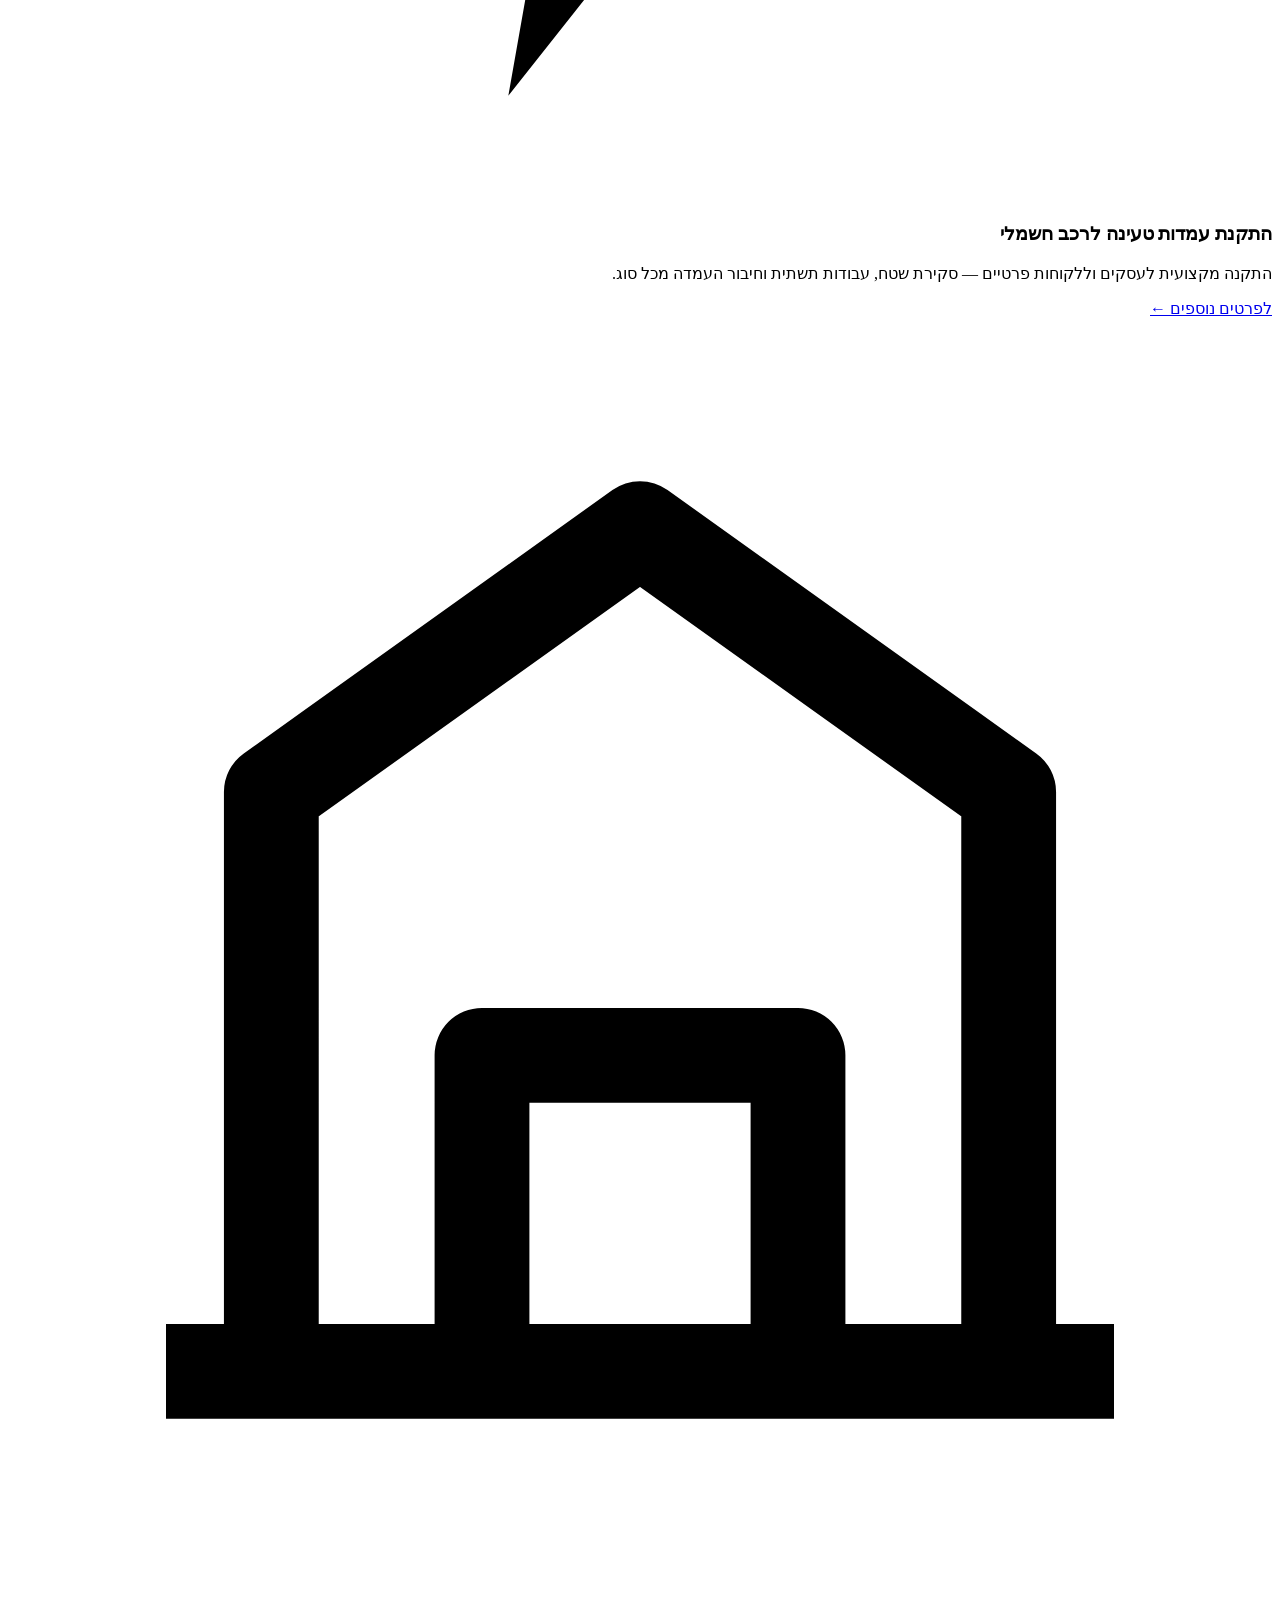
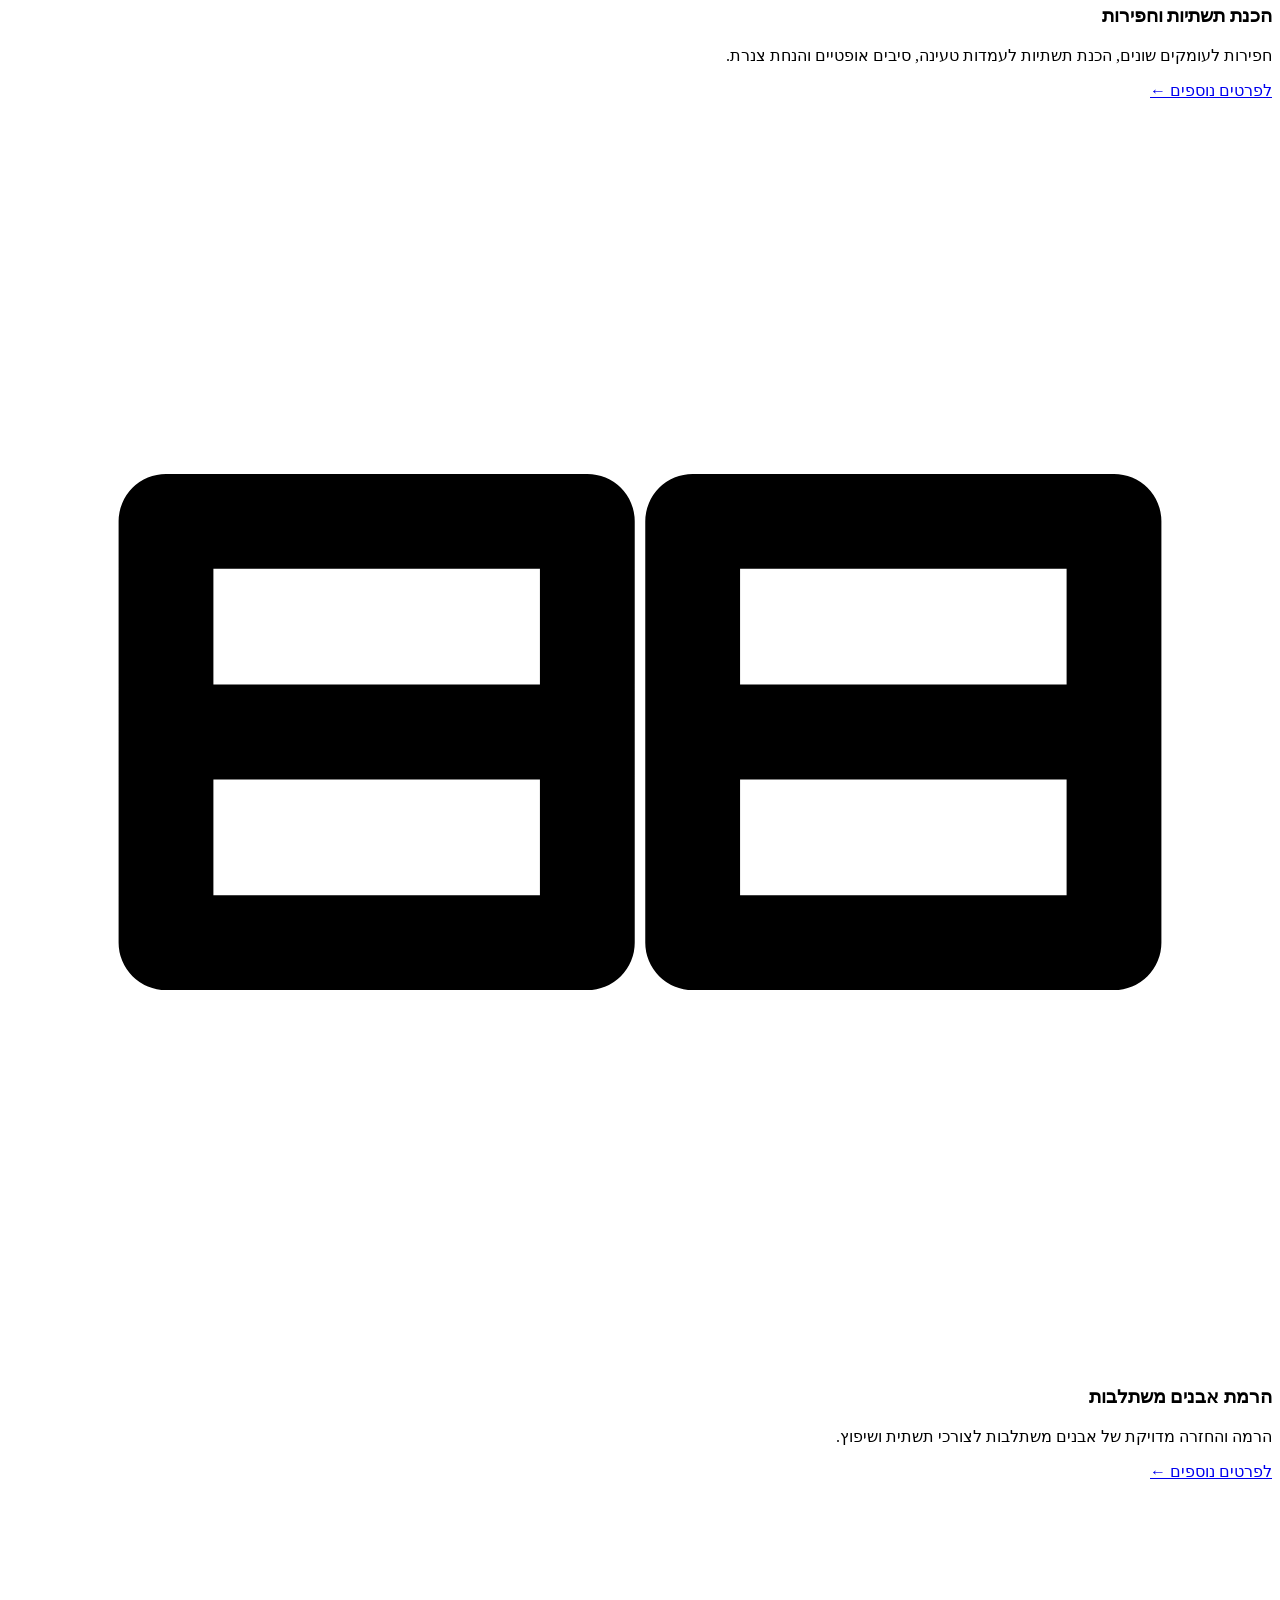
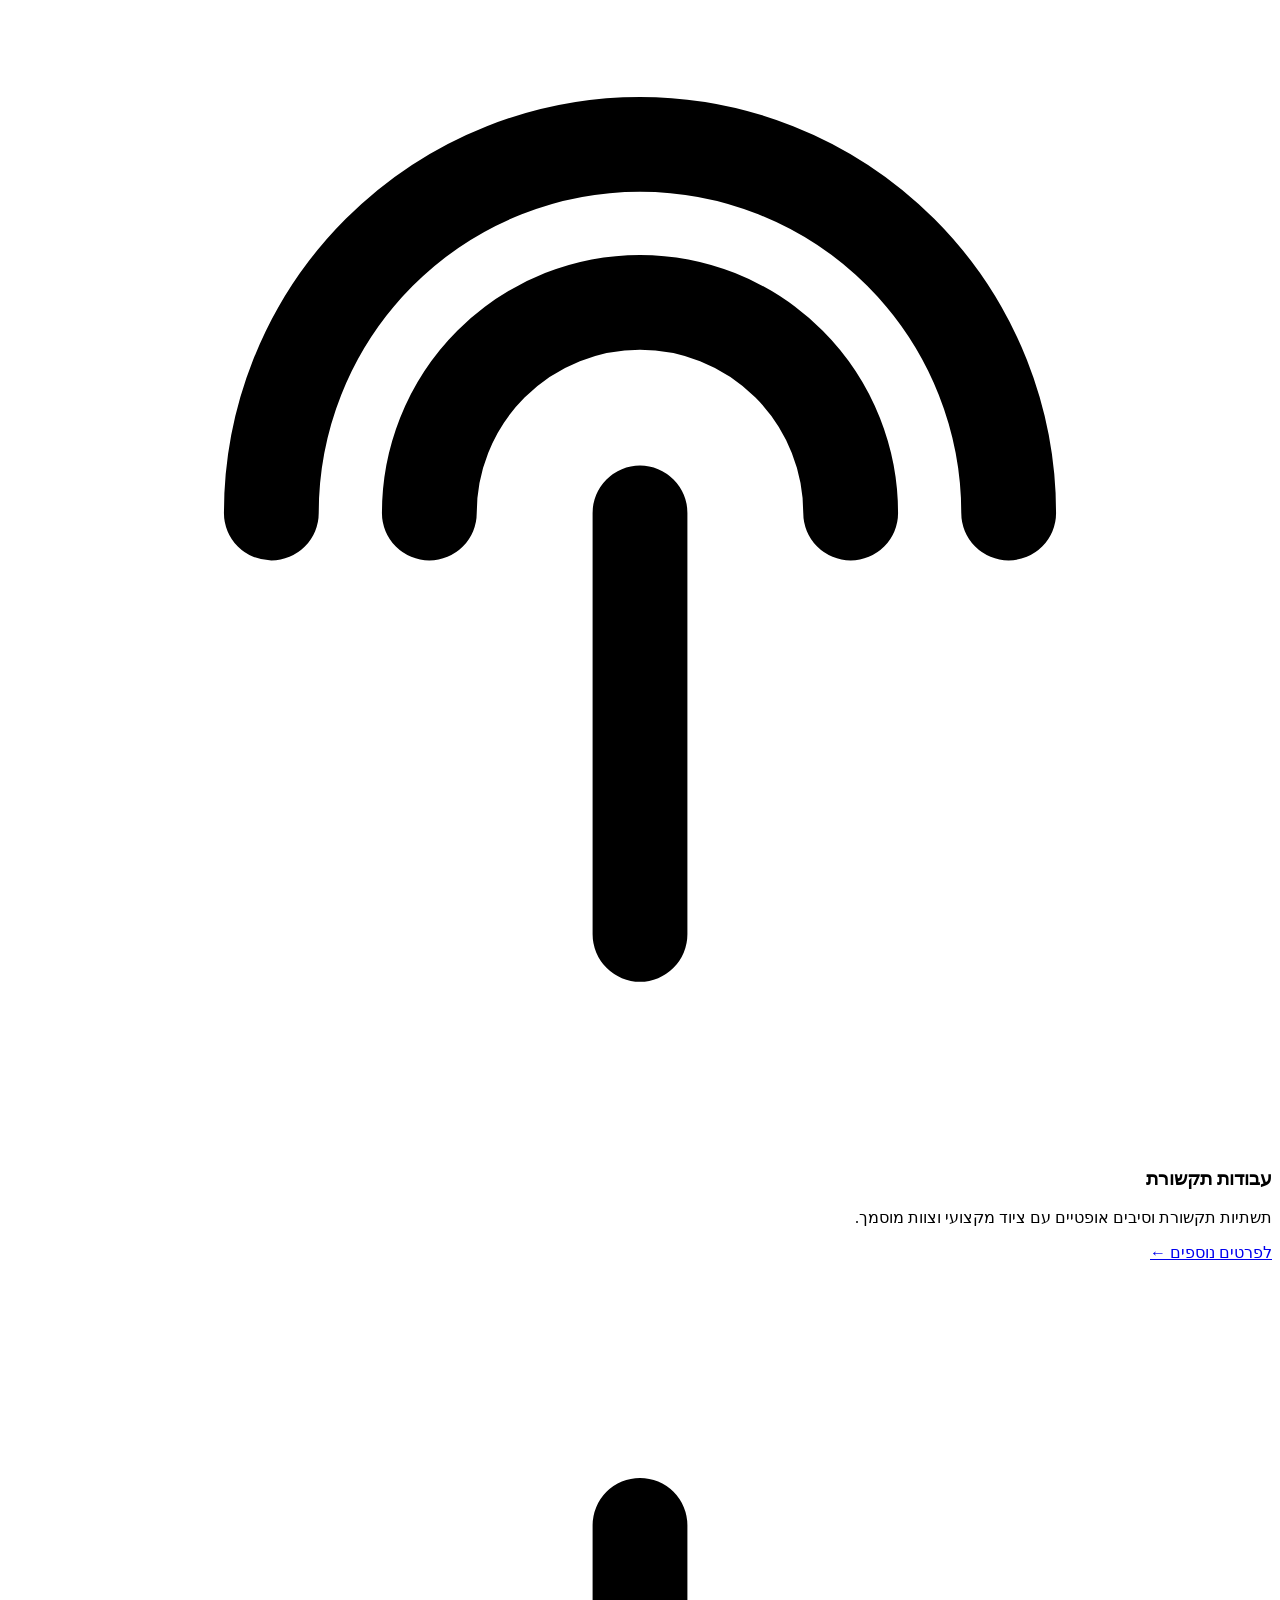
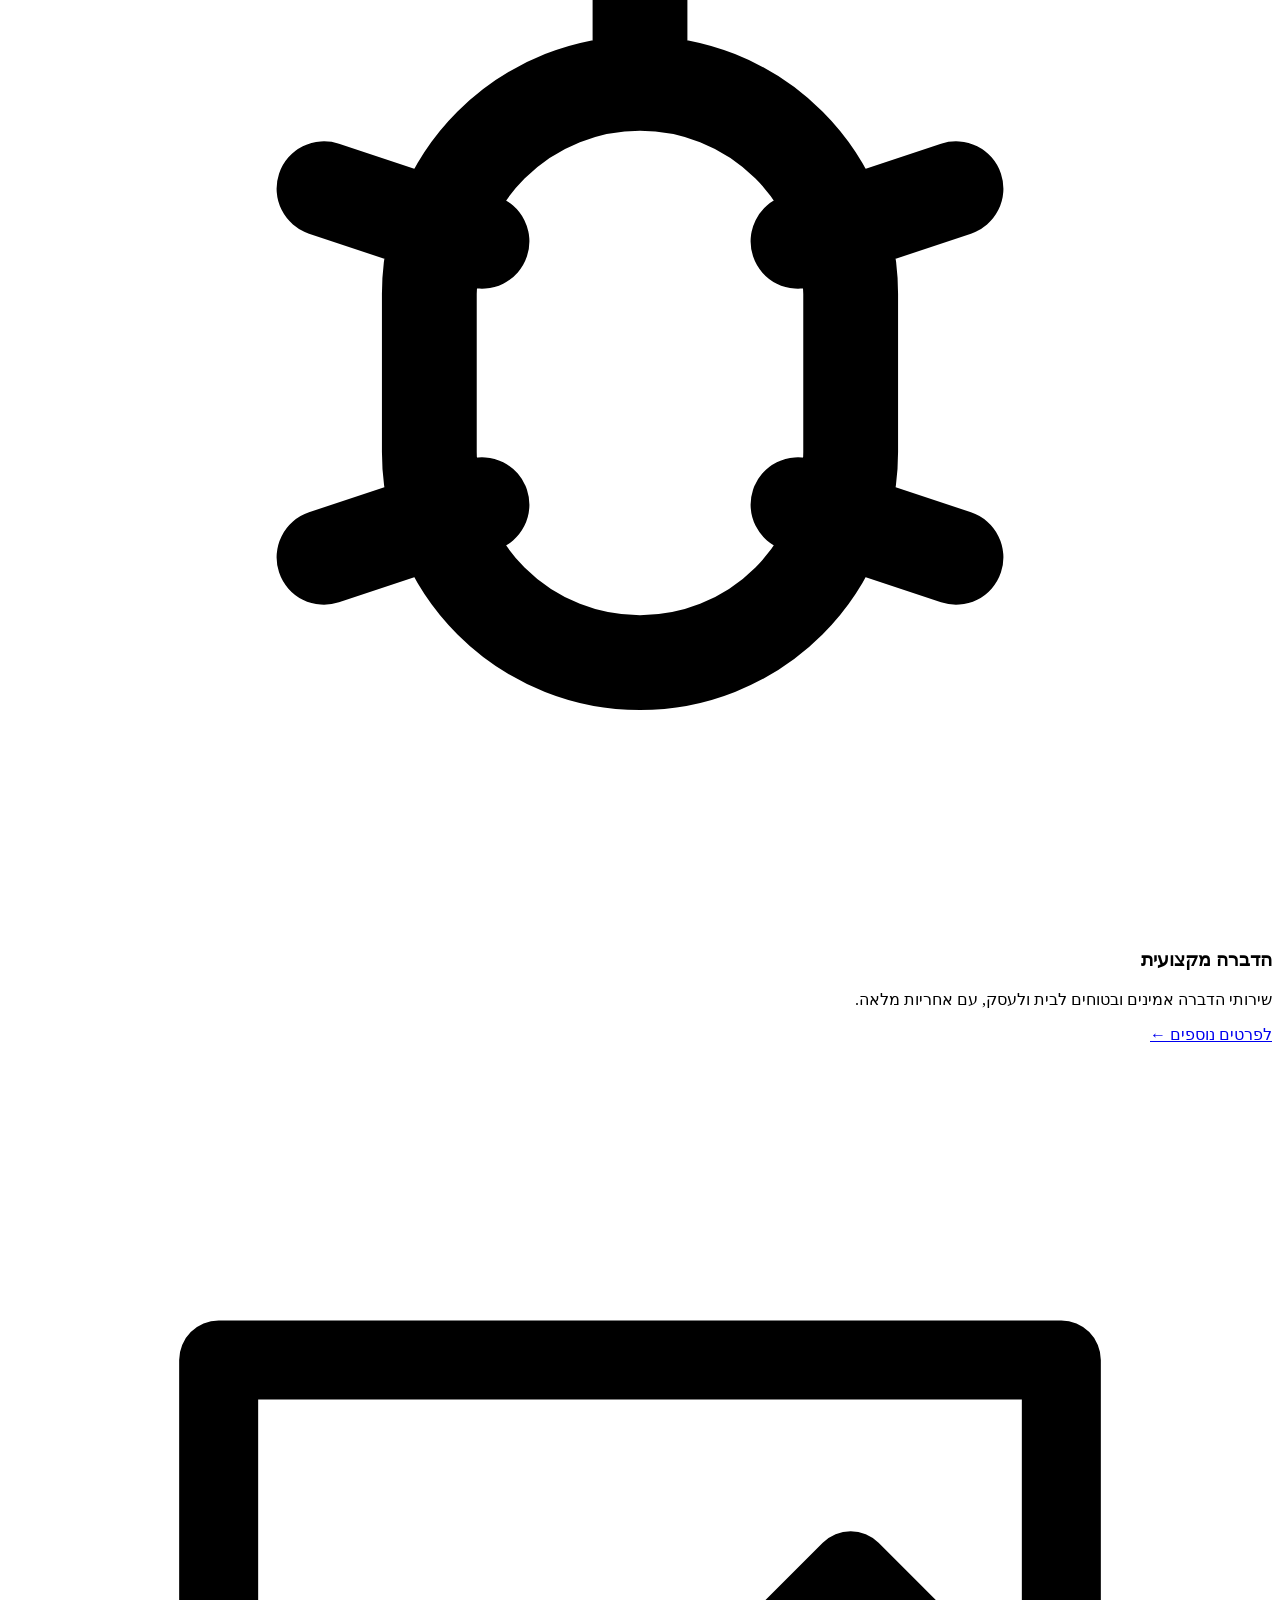
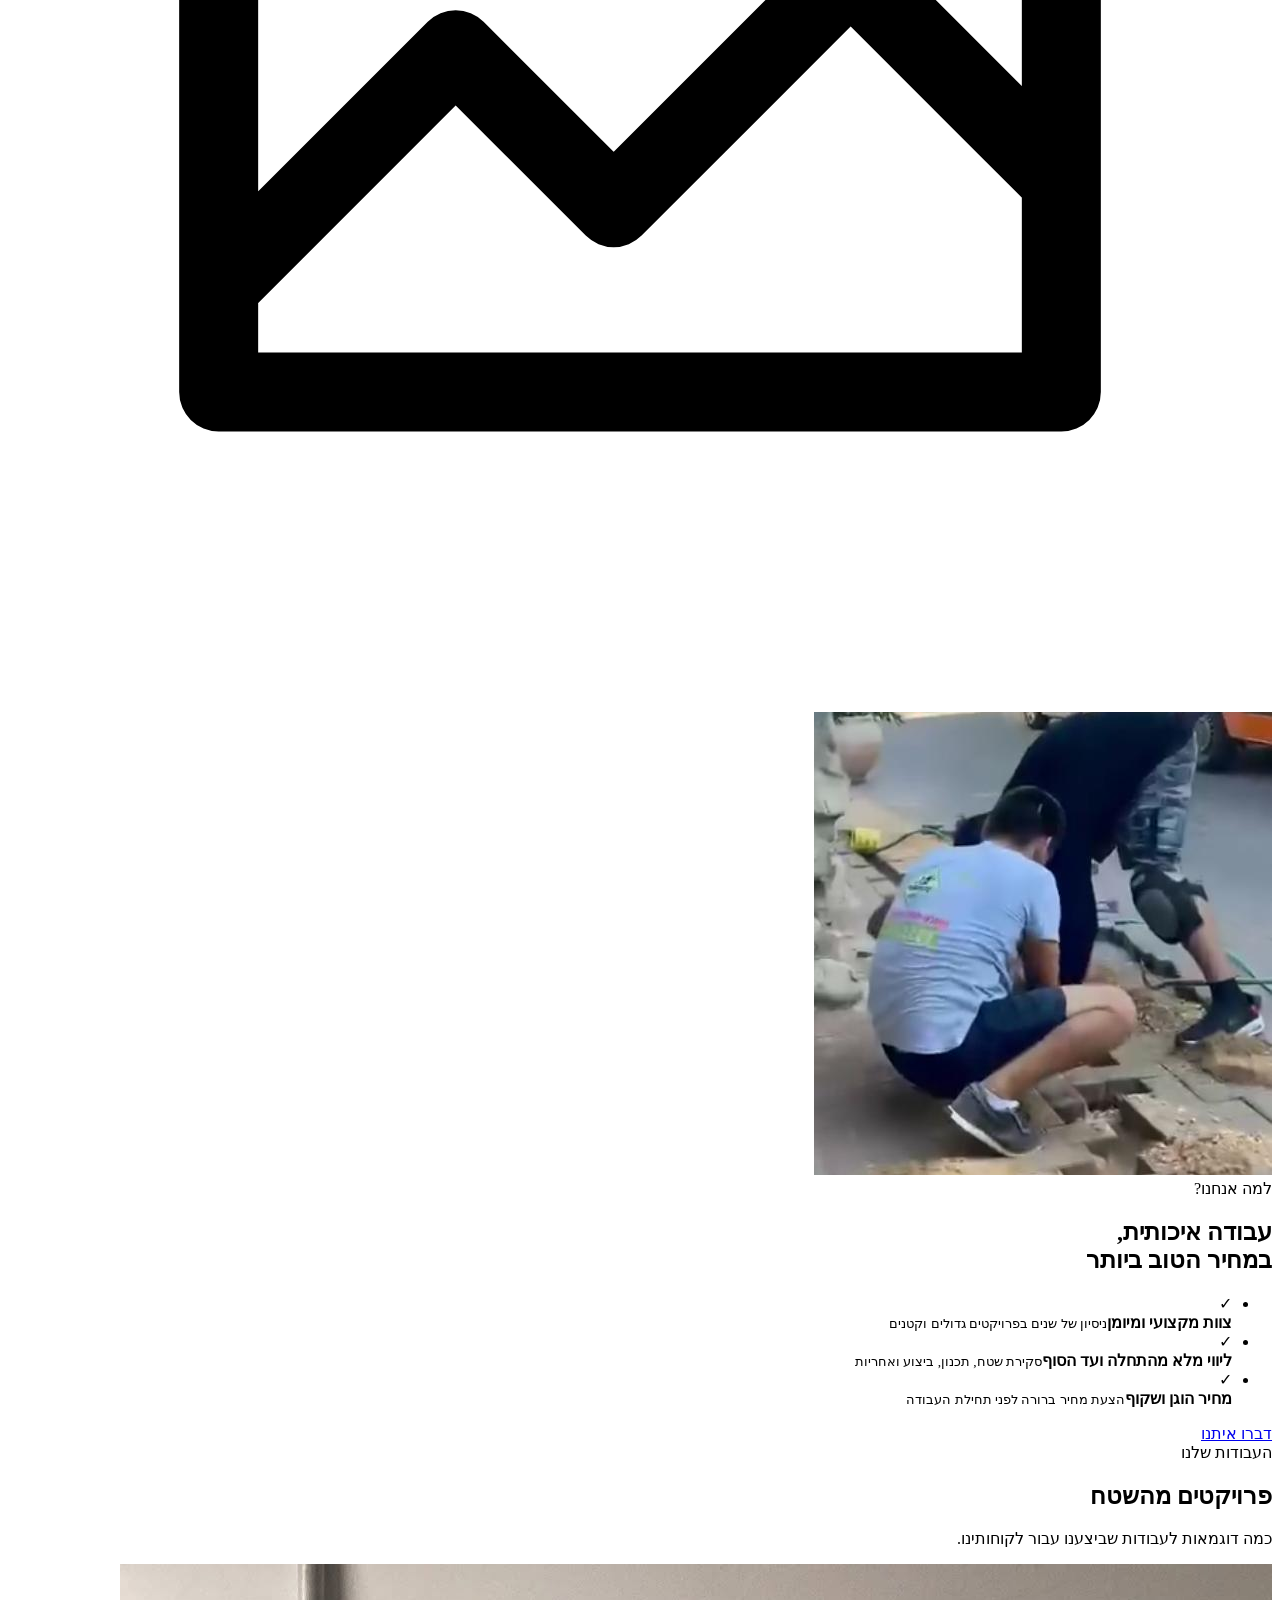
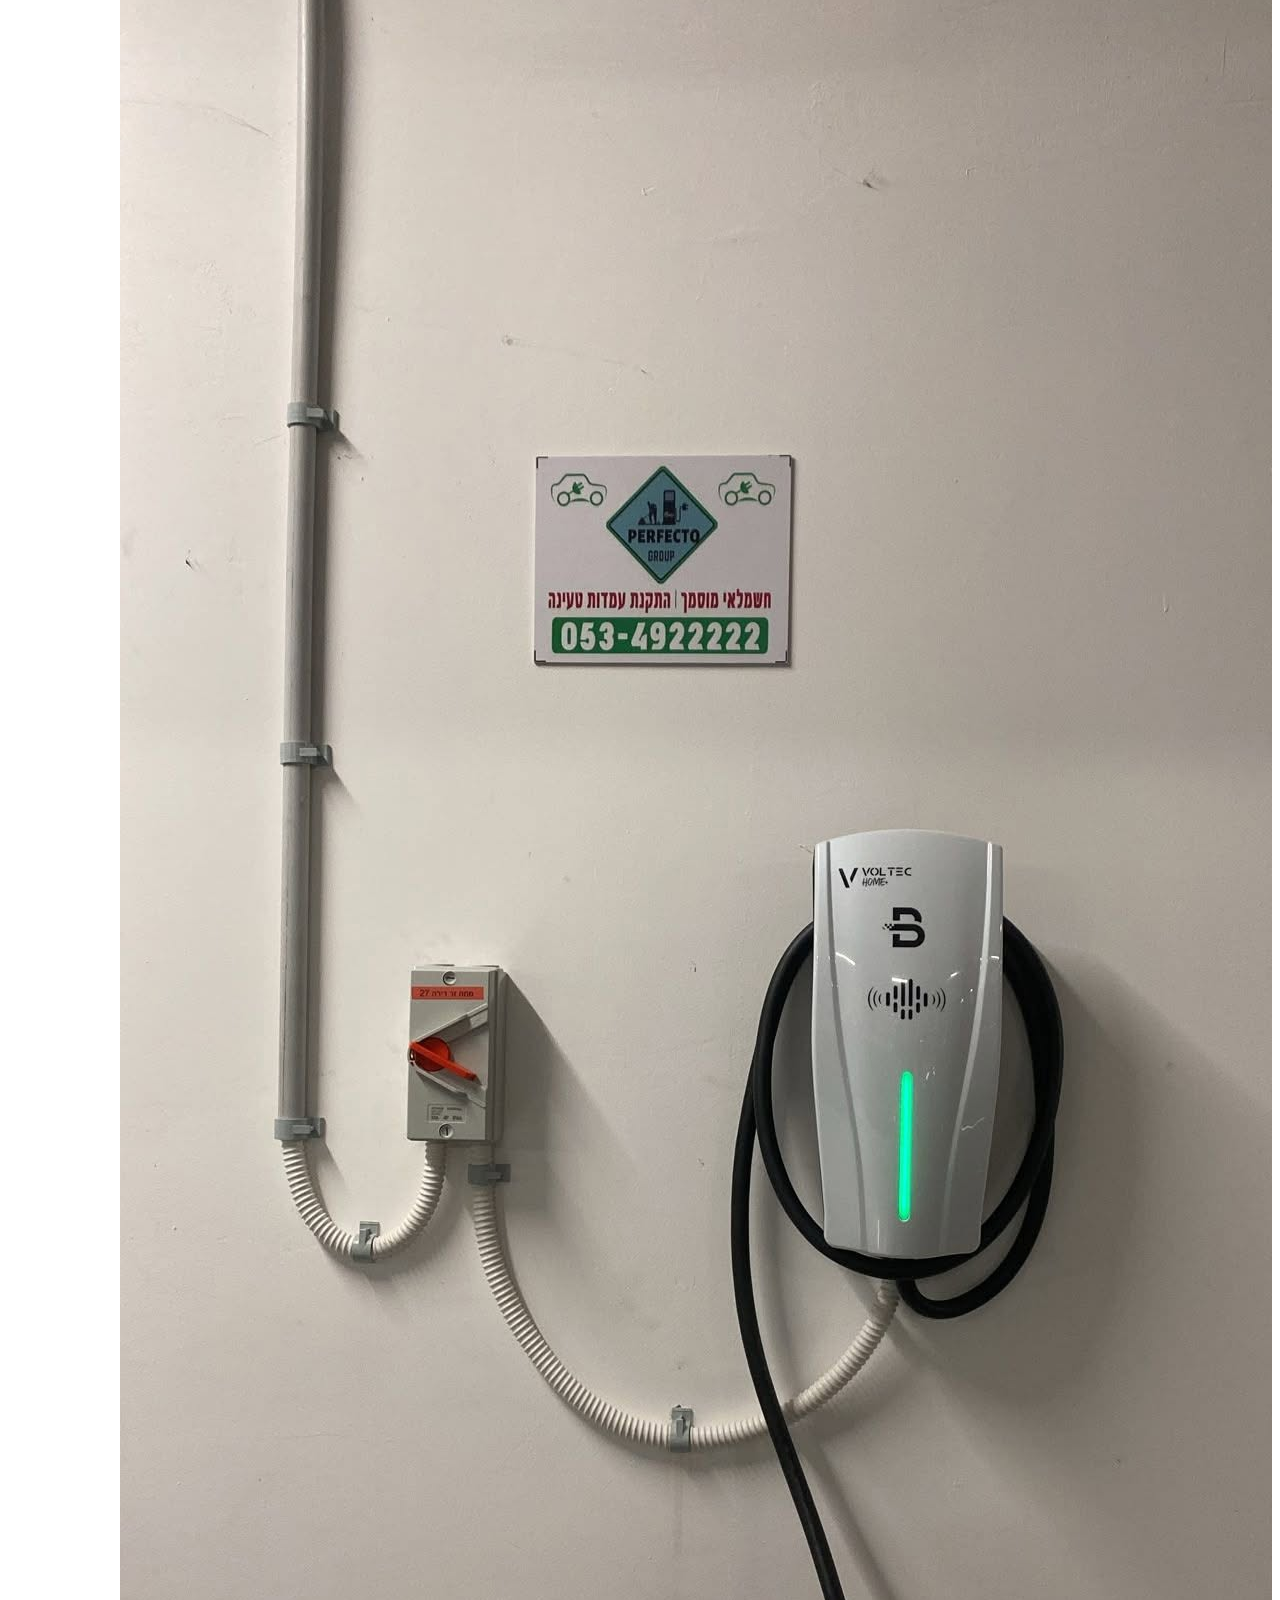
==== commit a72a12ed: "000" ====
--- a/index.html
+++ b/index.html
@@ -11,7 +11,7 @@
   <link rel="preconnect" href="https://fonts.gstatic.com" crossorigin>
   <link href="https://fonts.googleapis.com/css2?family=Heebo:wght@300;400;500;600;700;800;900&display=swap" rel="stylesheet">
 
-  <link rel="stylesheet" href="he.css">
+  <link rel="stylesheet" href="style.css">
 </head>
 <body>
 
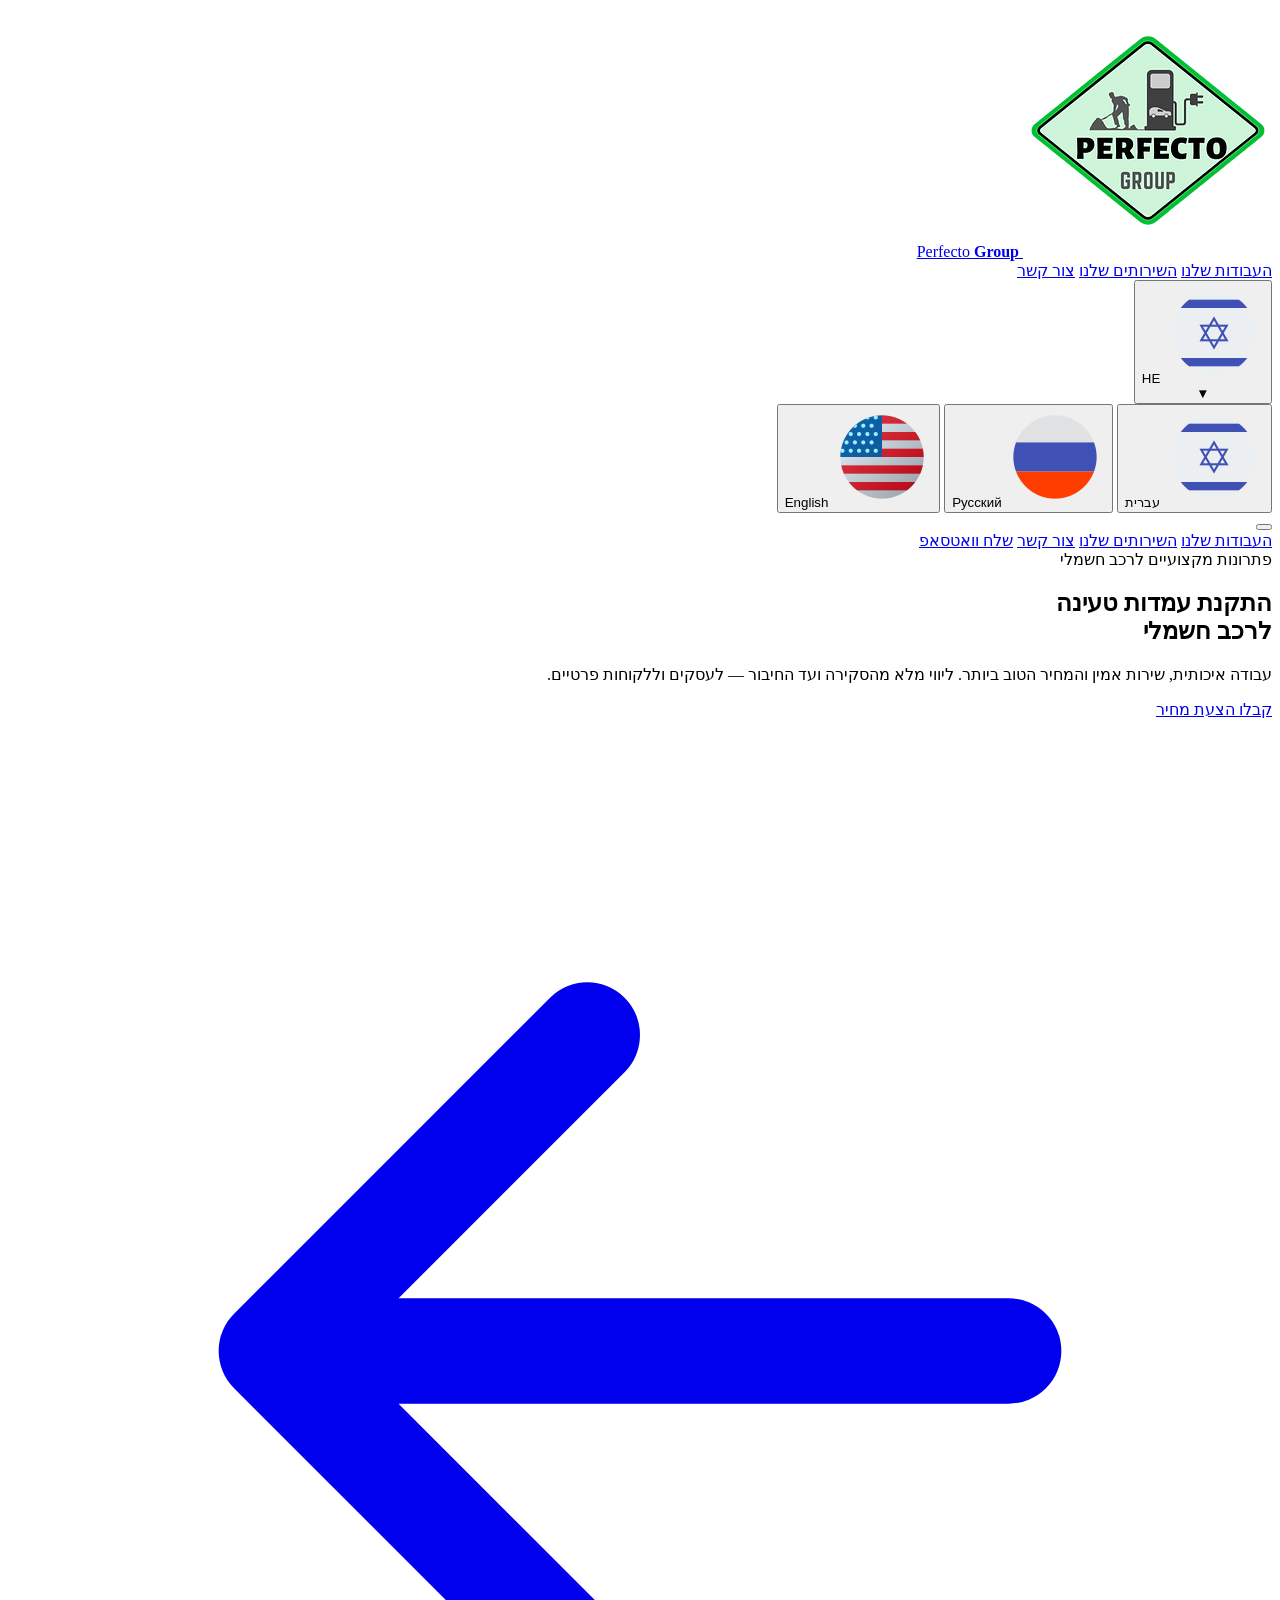
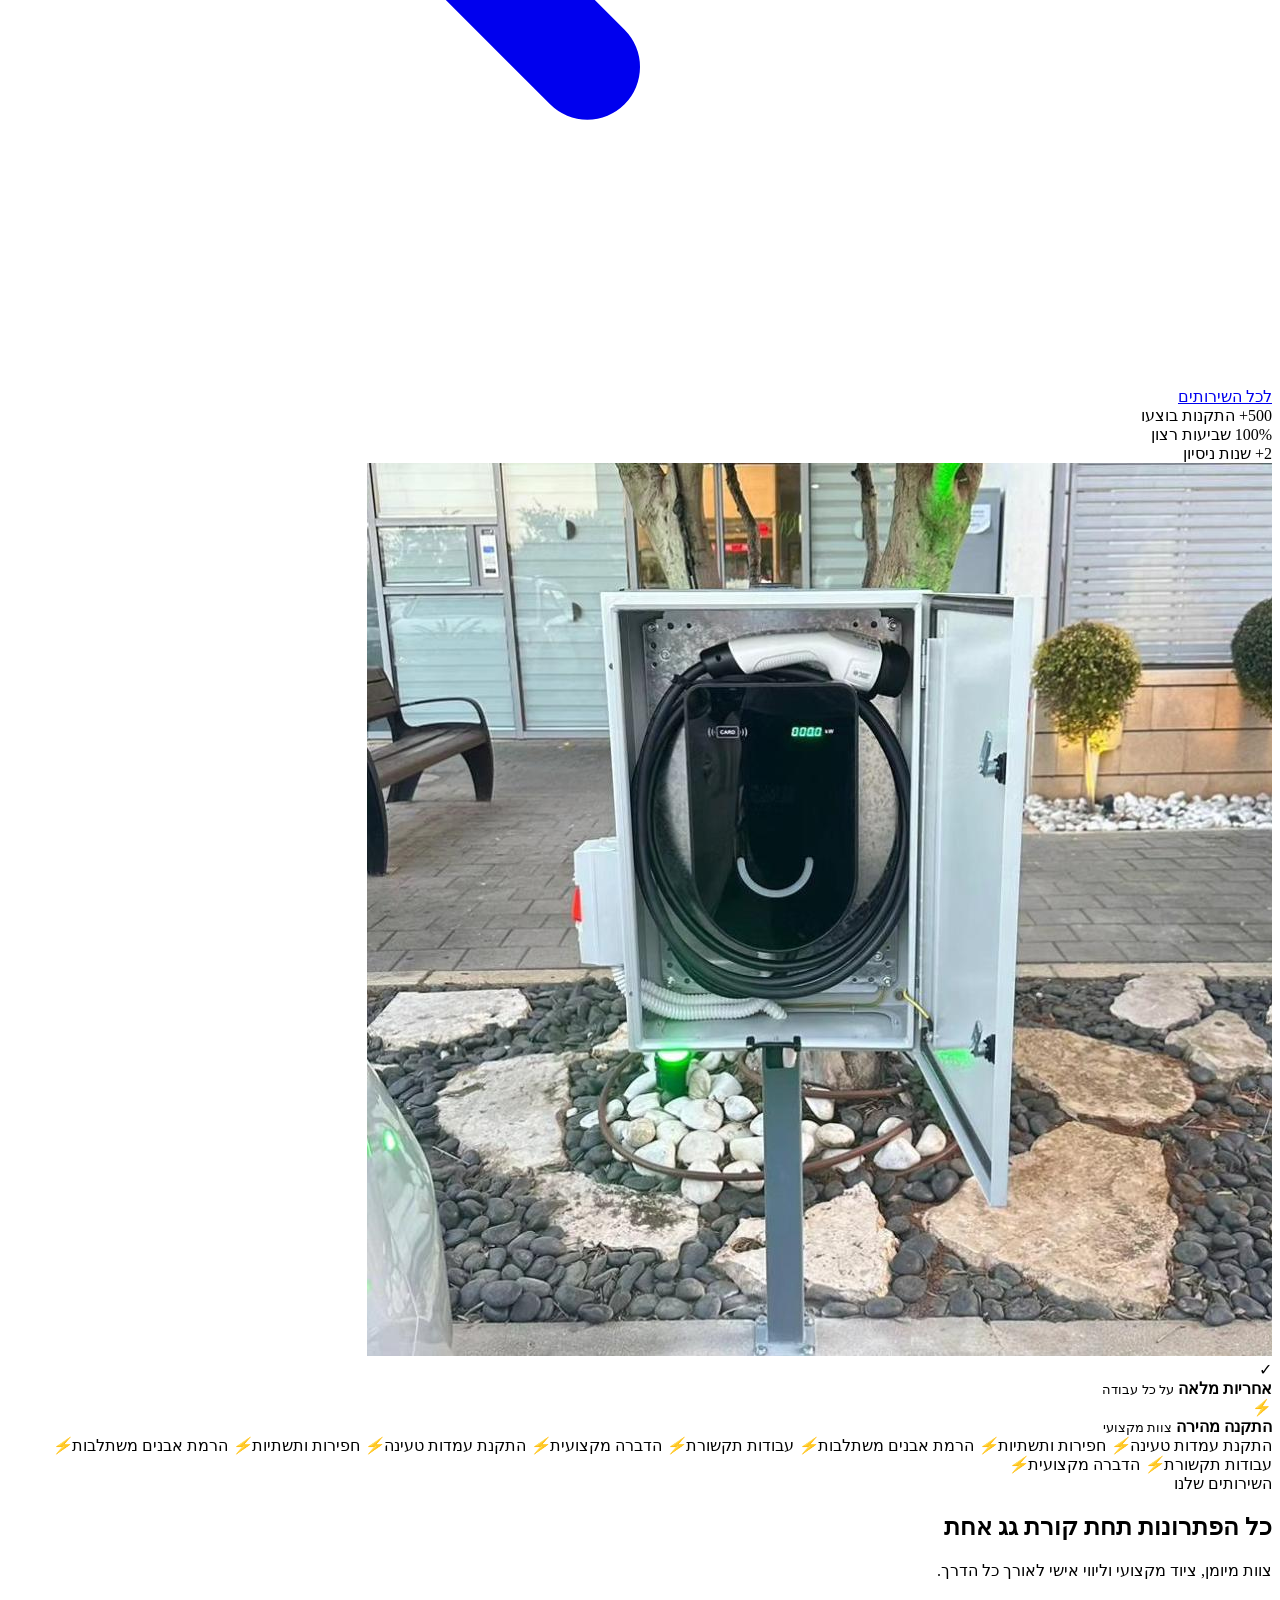
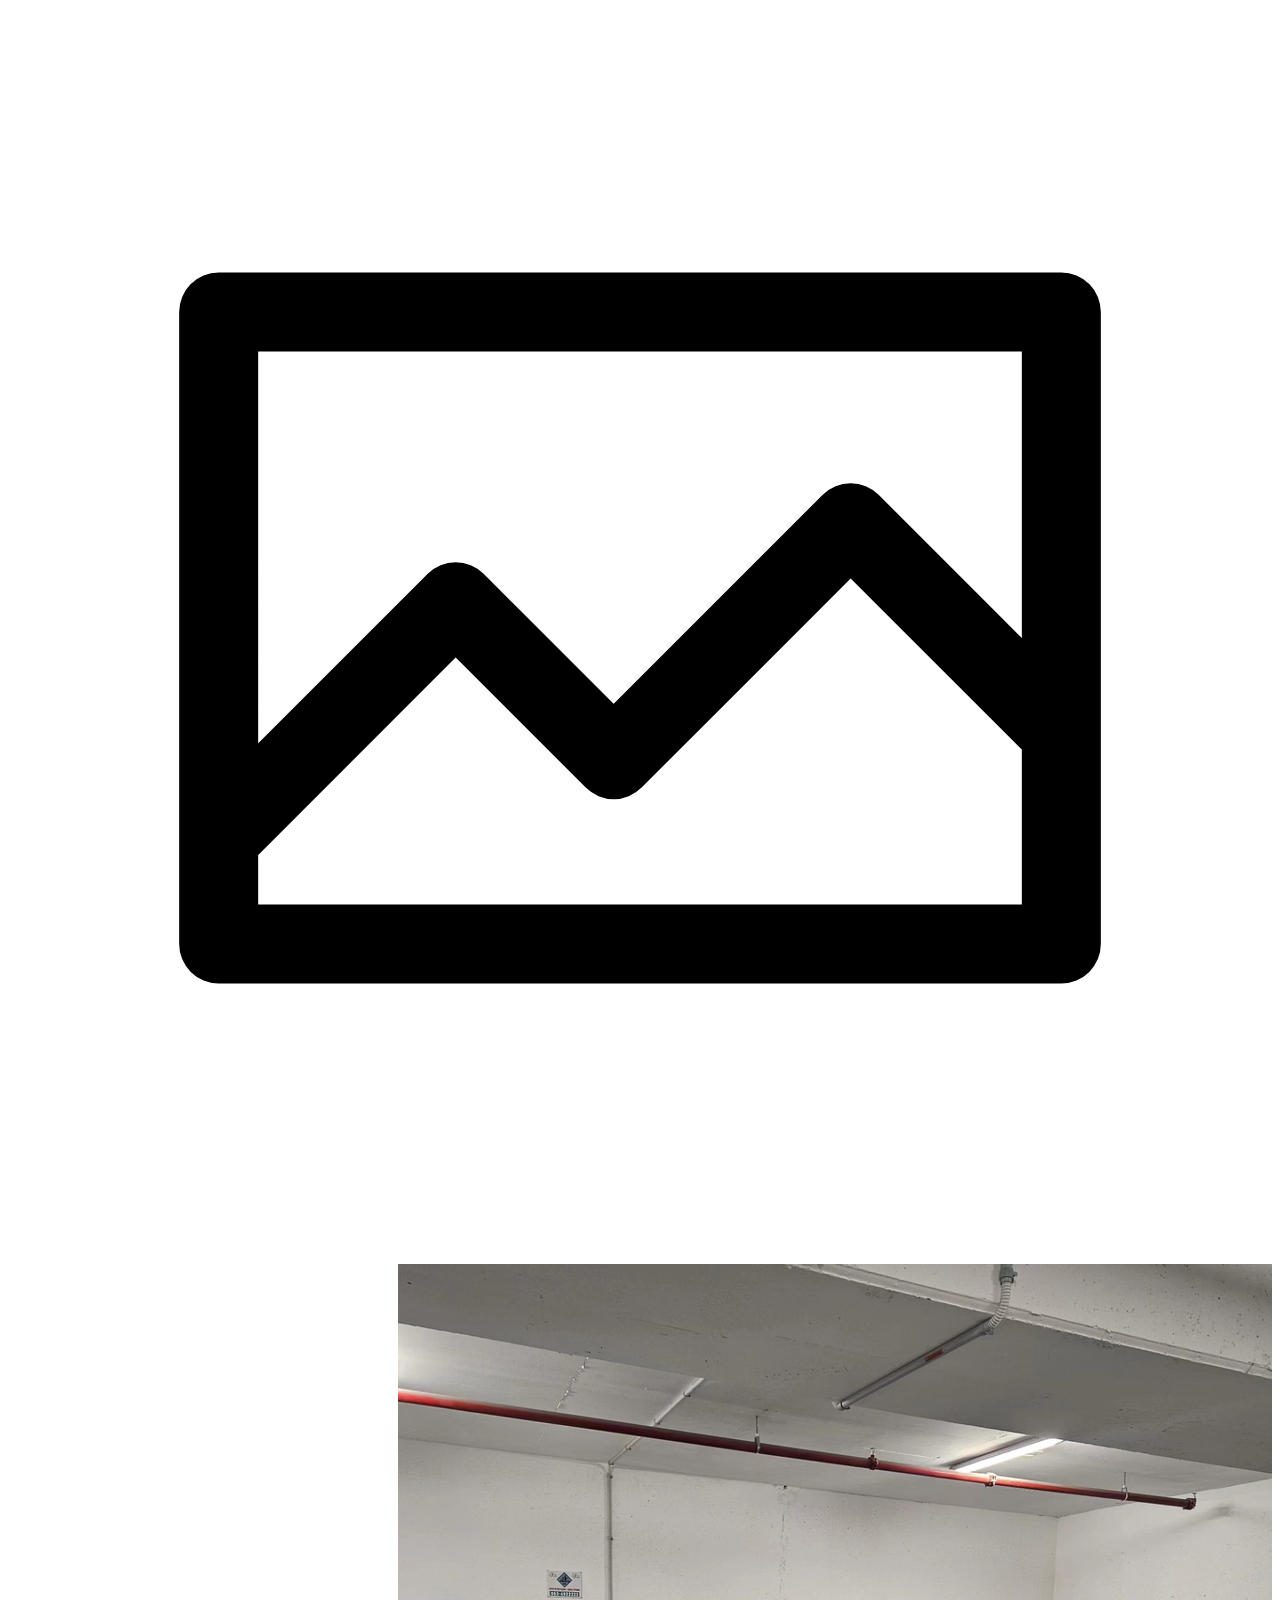
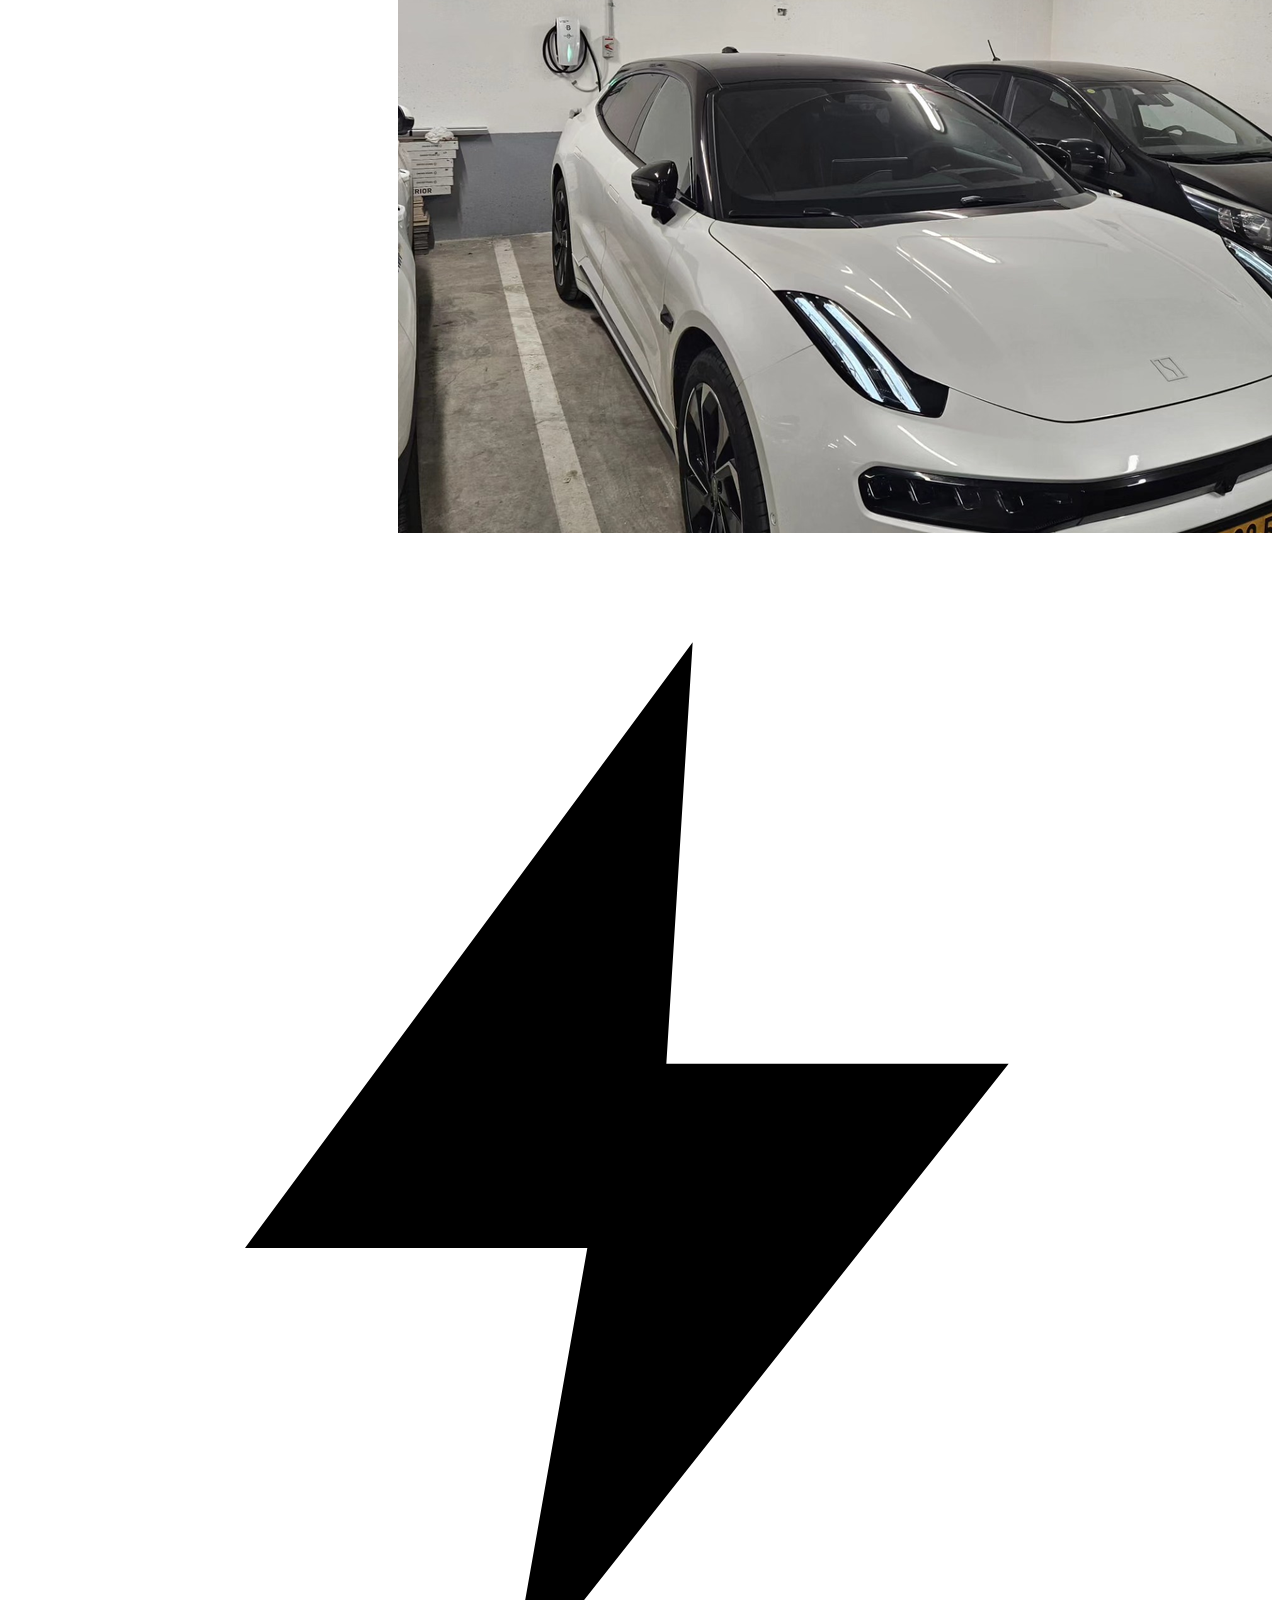
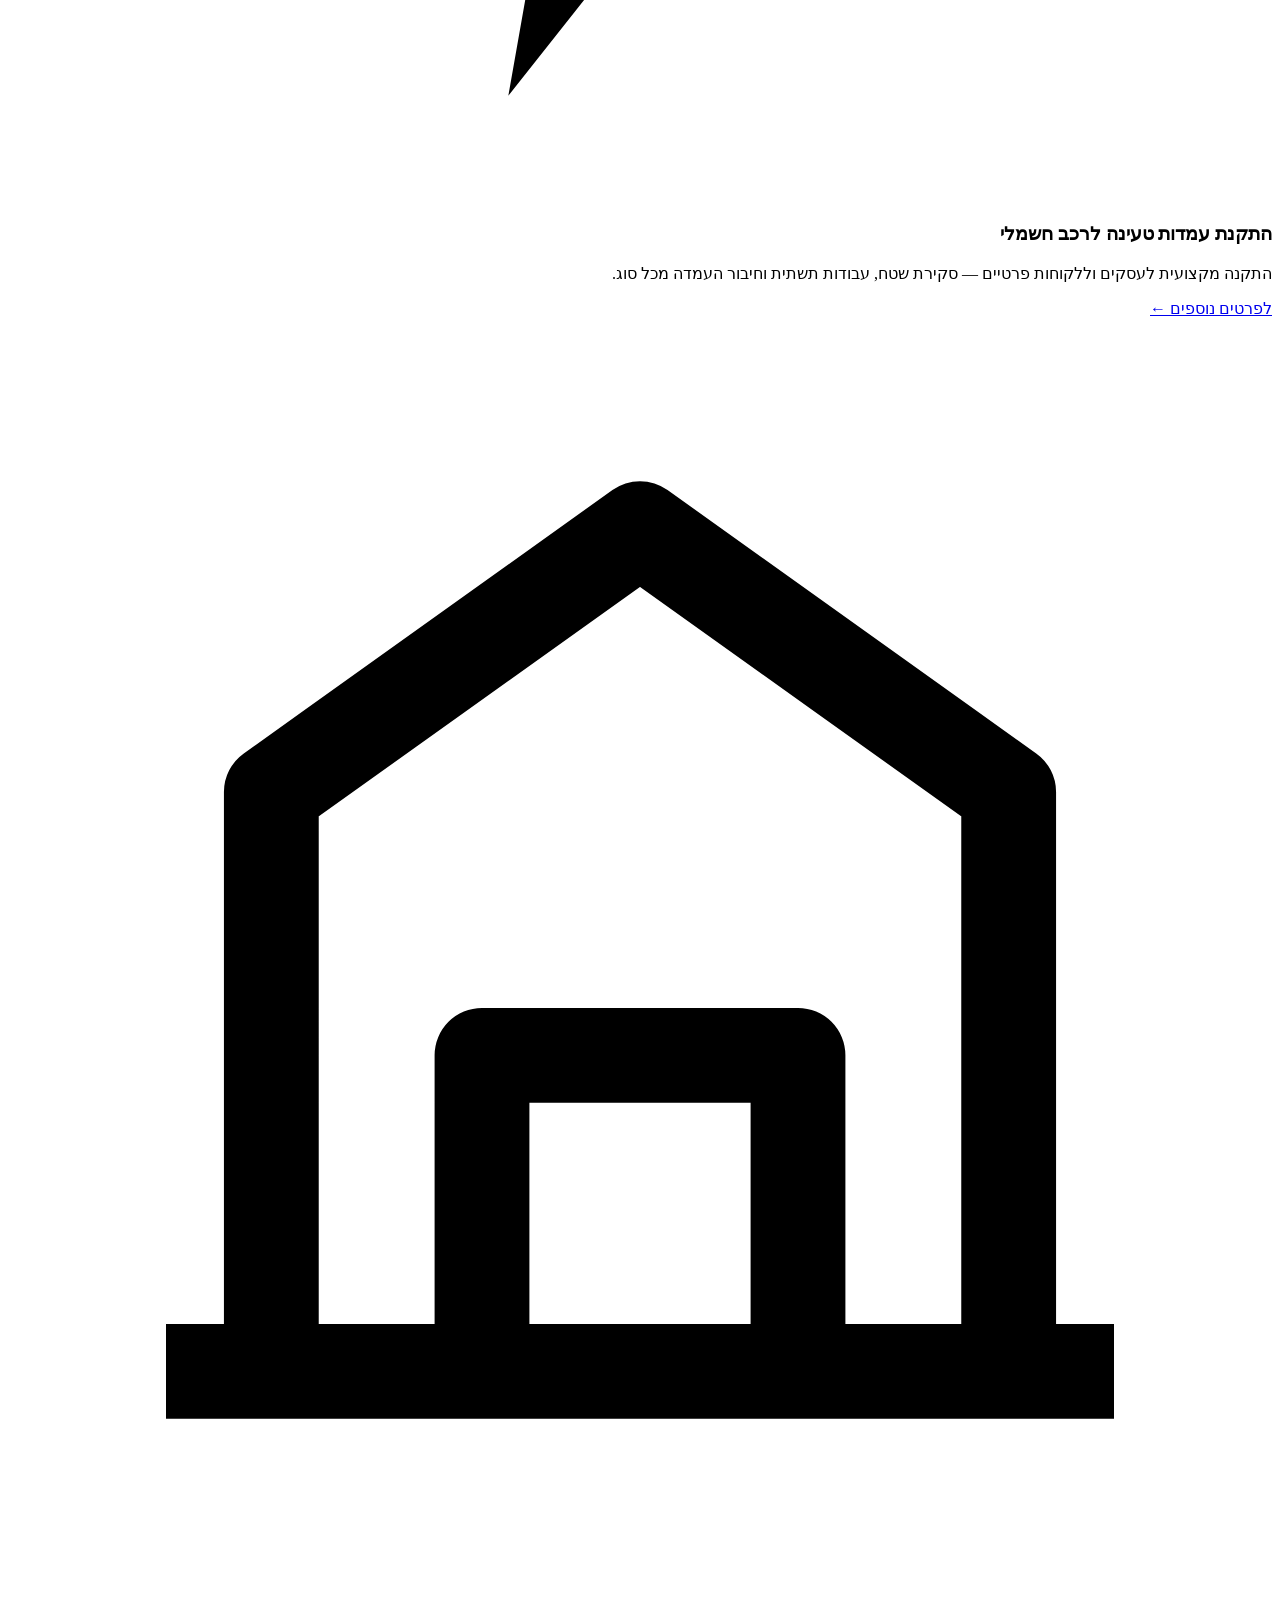
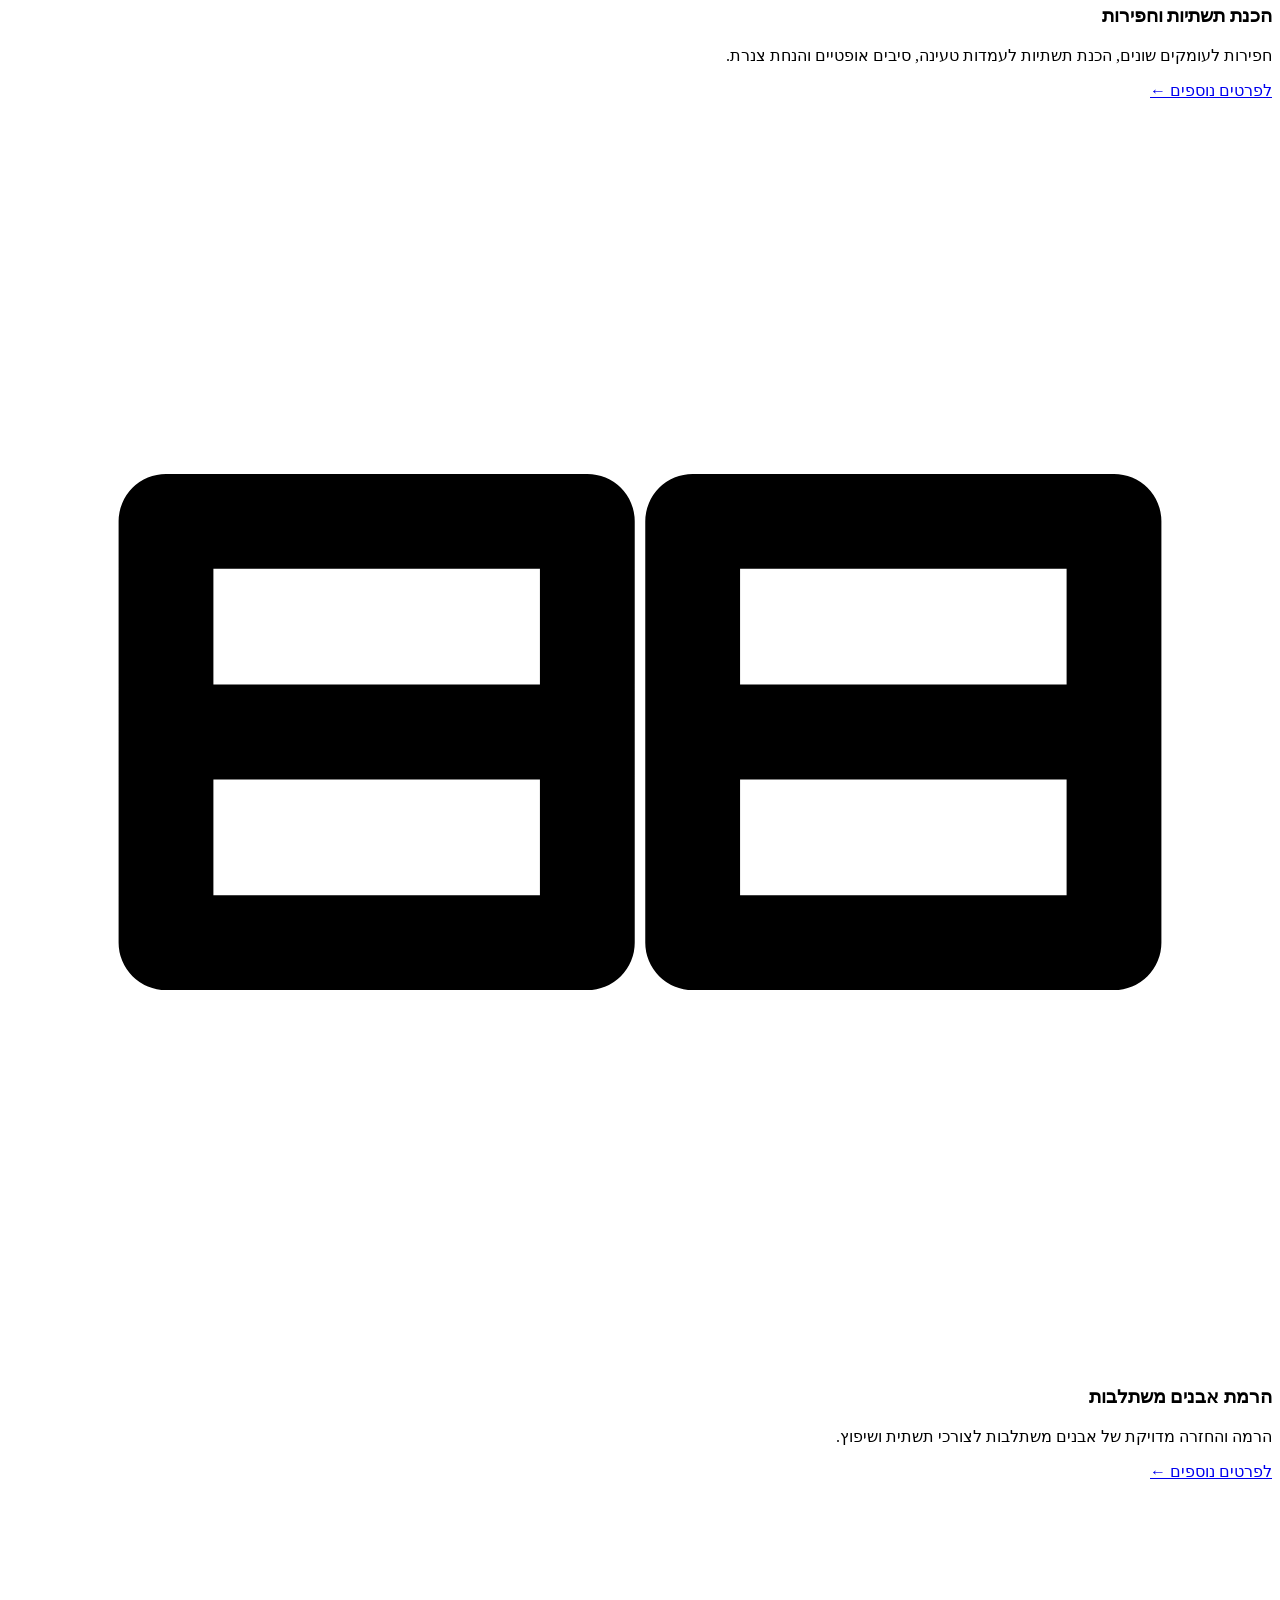
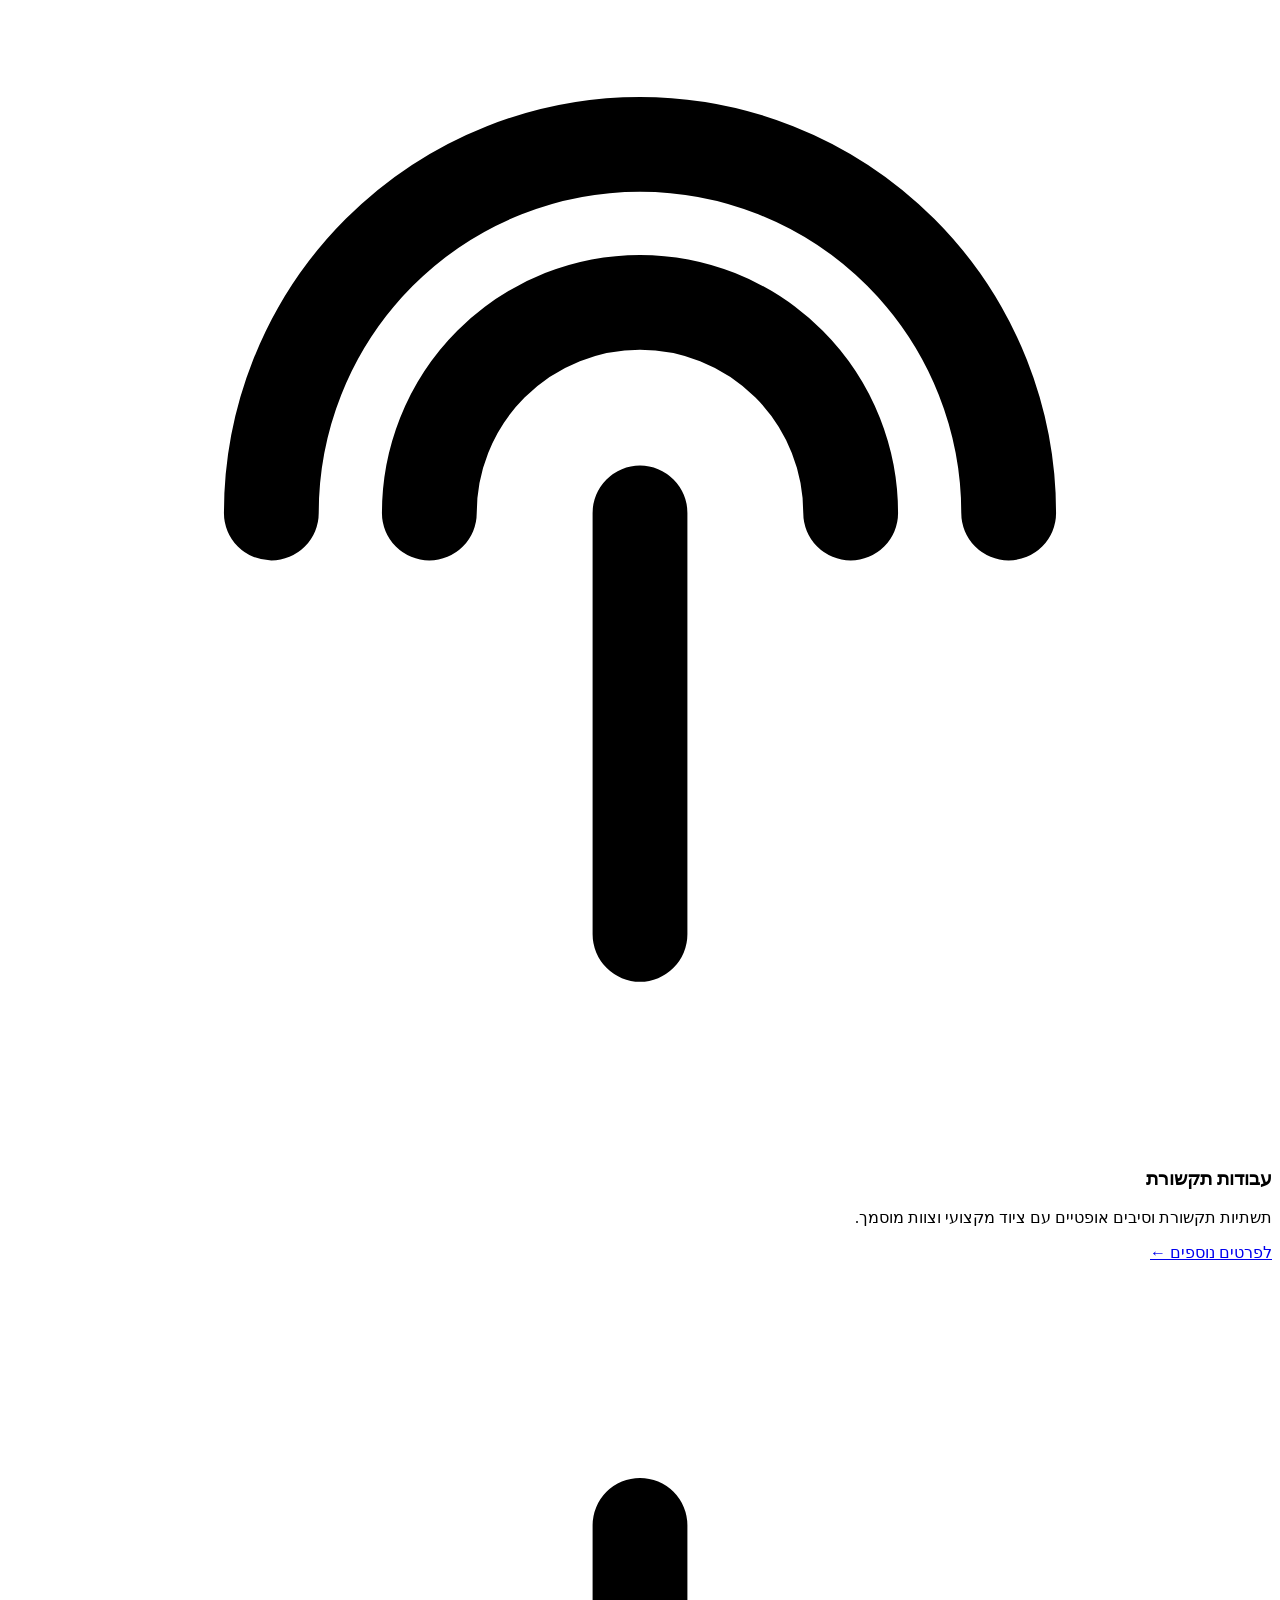
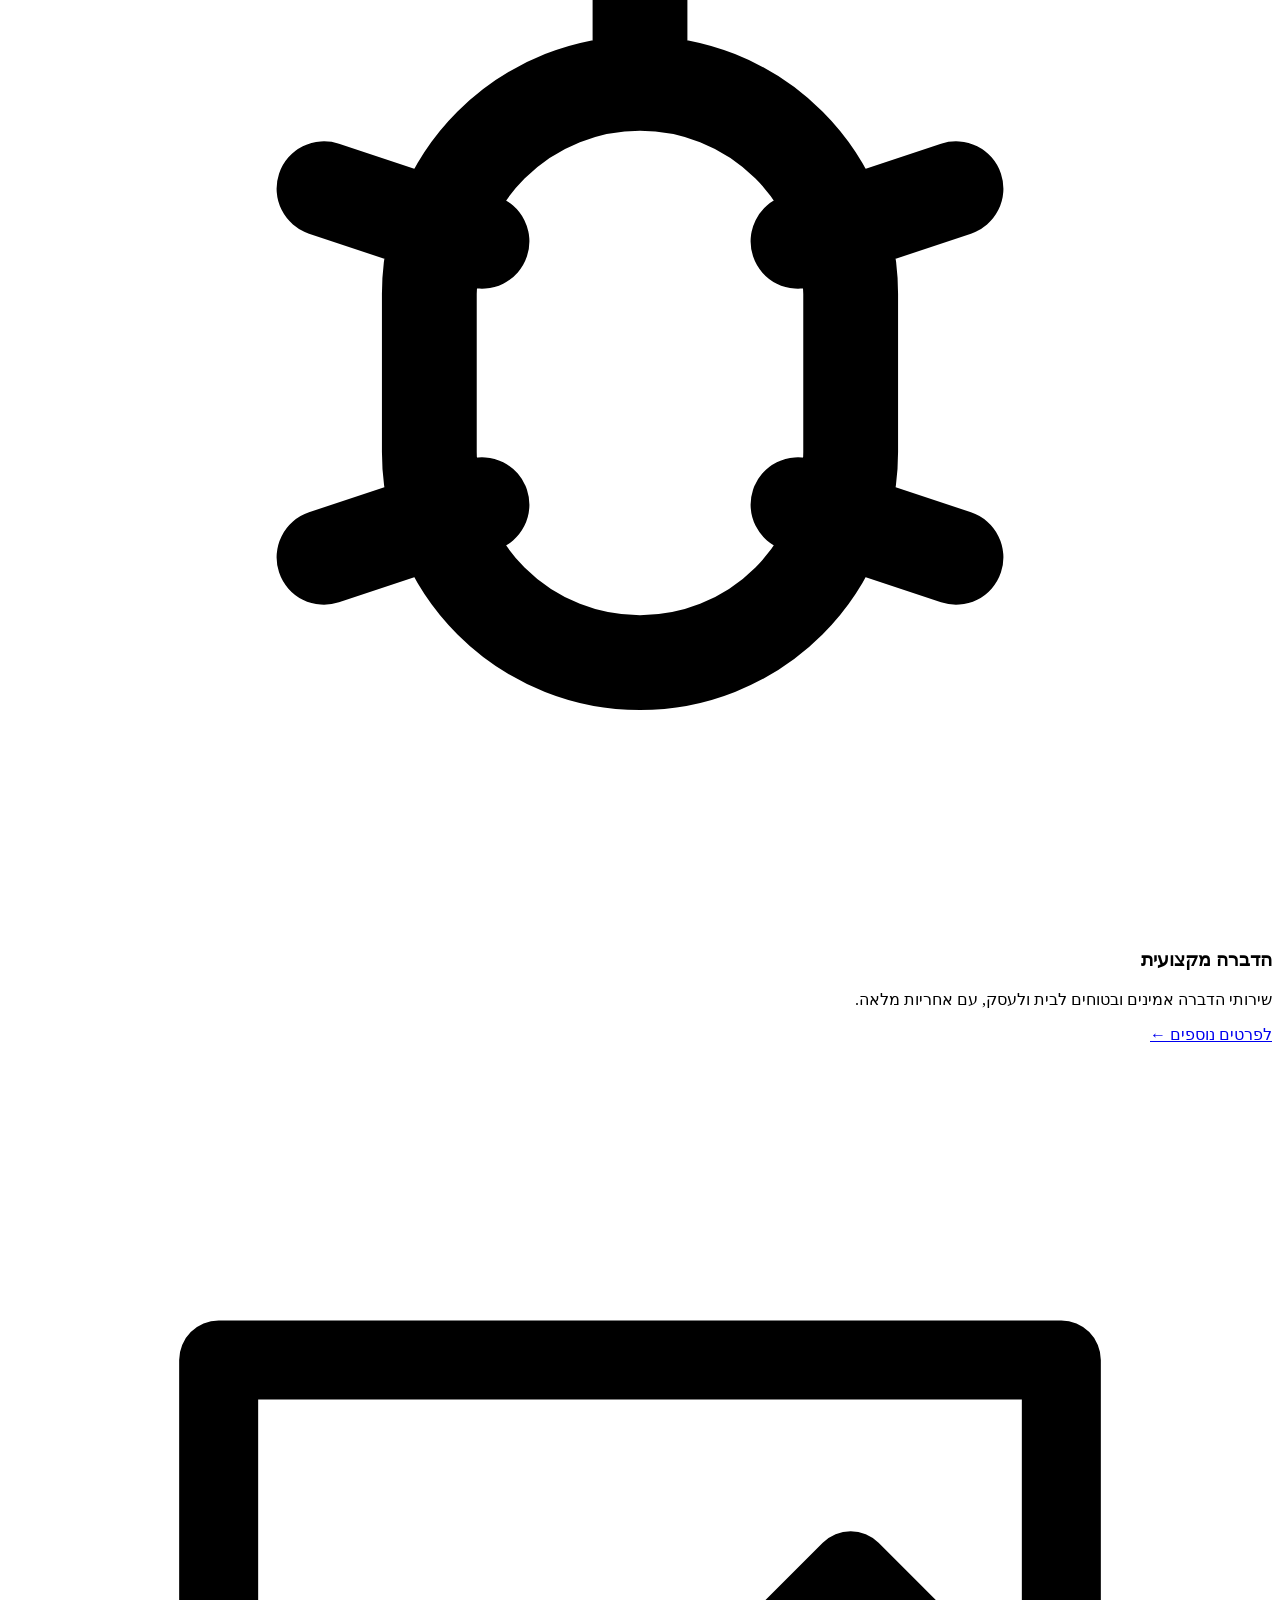
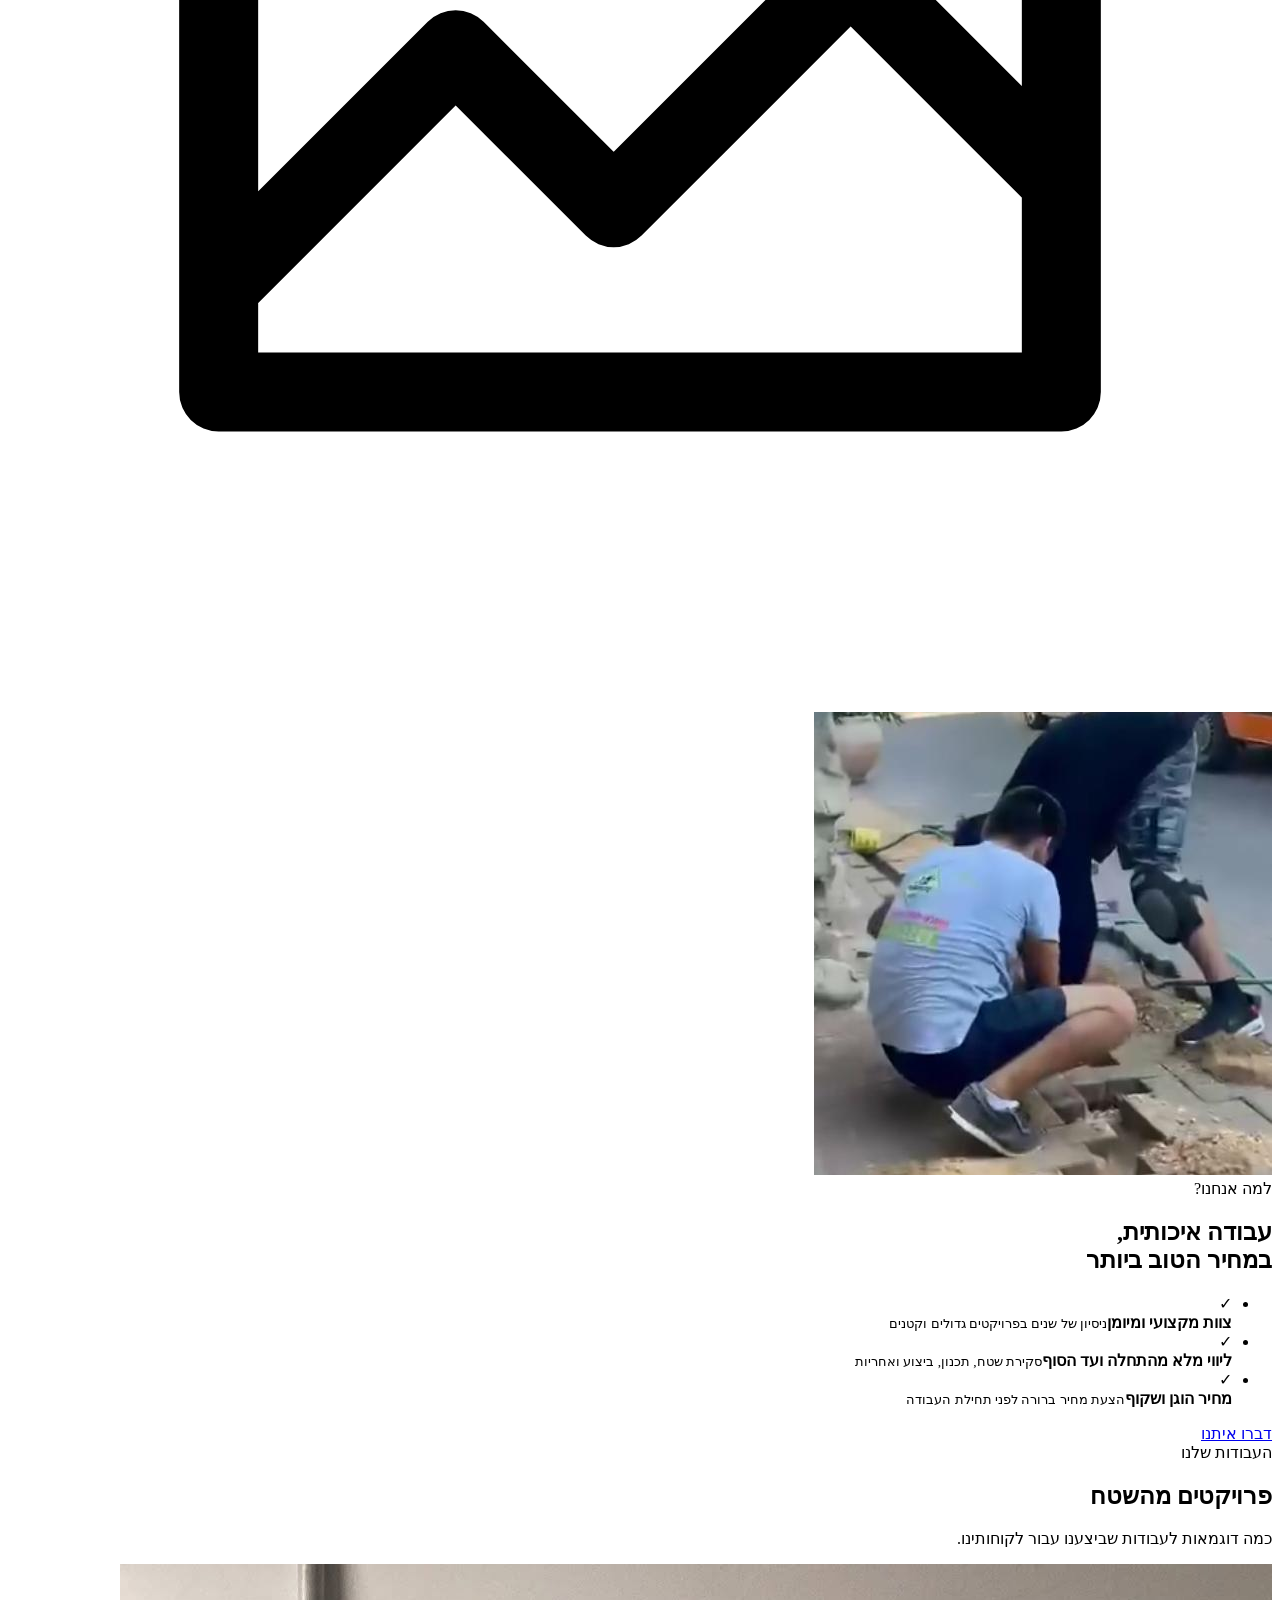
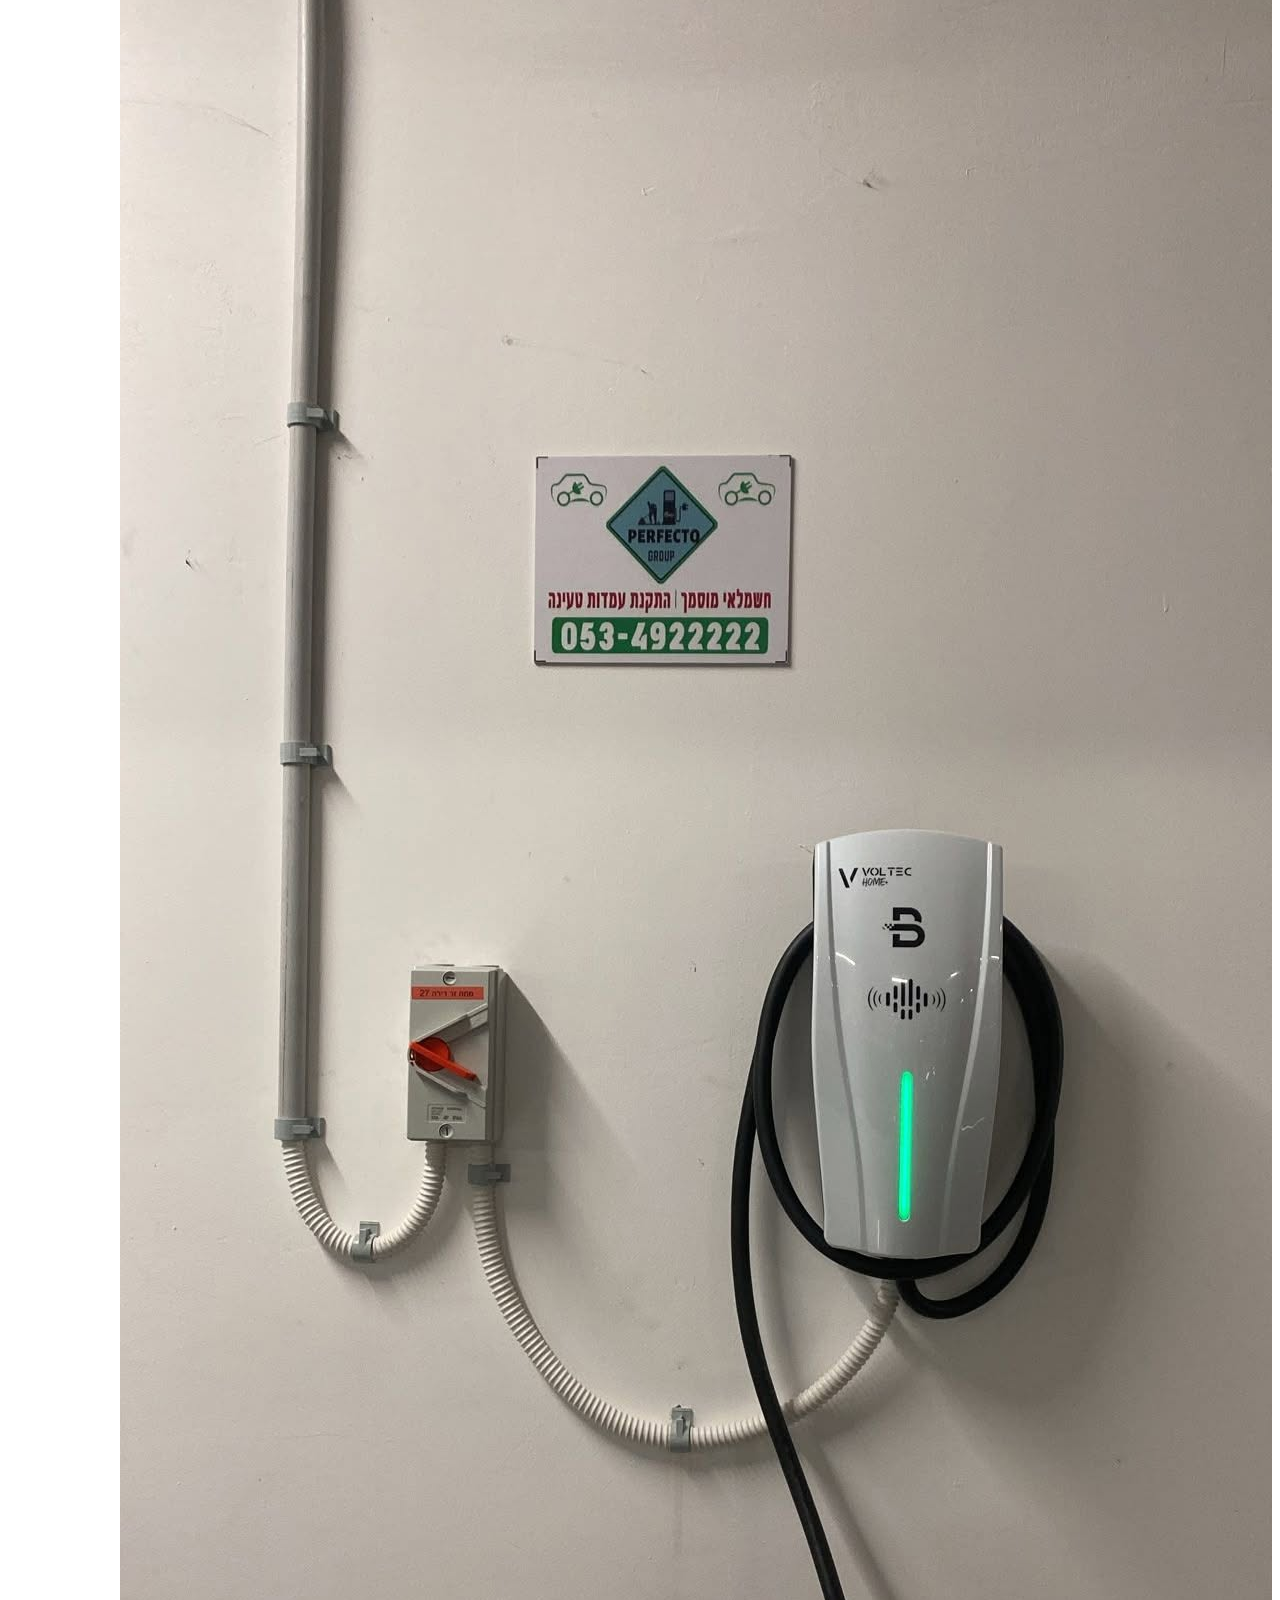
==== commit debf605d: "000" ====
--- a/index.html
+++ b/index.html
@@ -120,7 +120,7 @@
               <span class="stat__label">שביעות רצון</span>
             </div>
             <div class="stat">
-              <span class="stat__num"><span class="counter" data-target="10">0</span>+</span>
+              <span class="stat__num"><span class="counter" data-target="2">0</span>+</span>
               <span class="stat__label">שנות ניסיון</span>
             </div>
           </div>
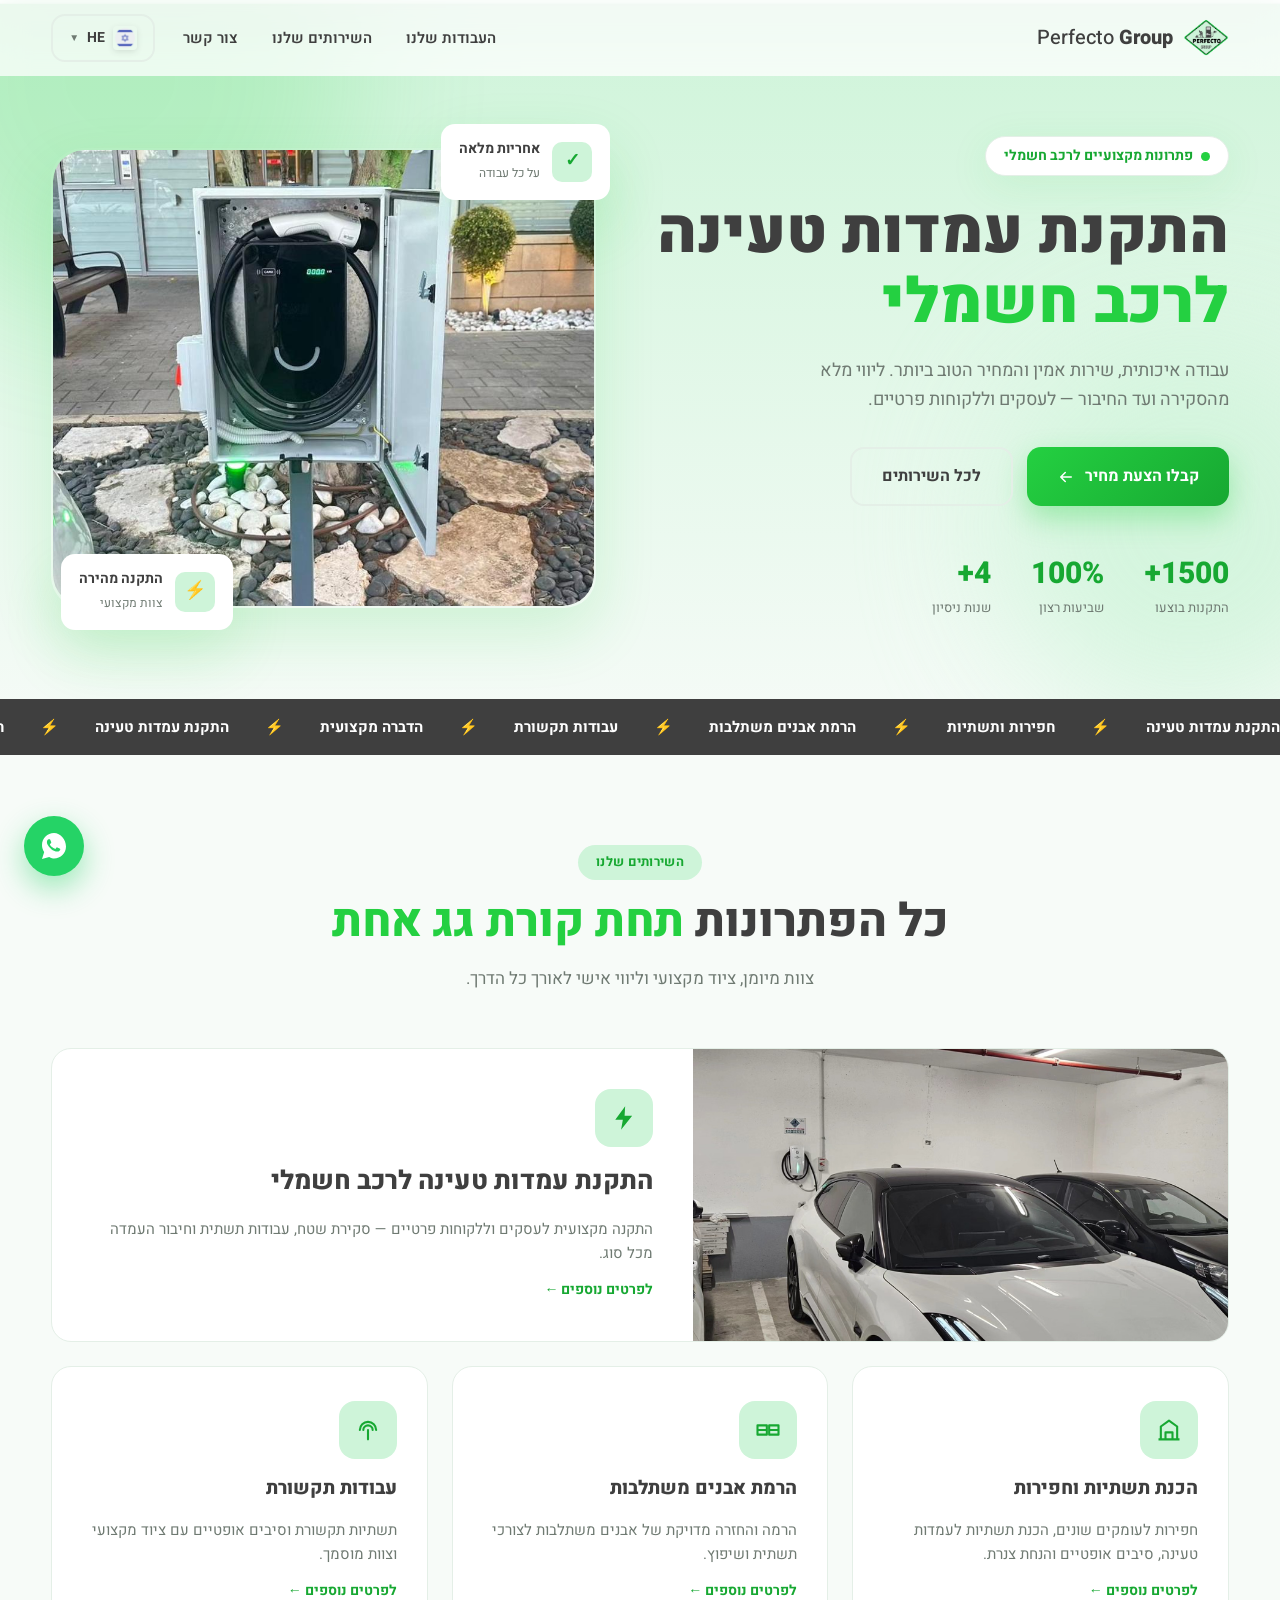
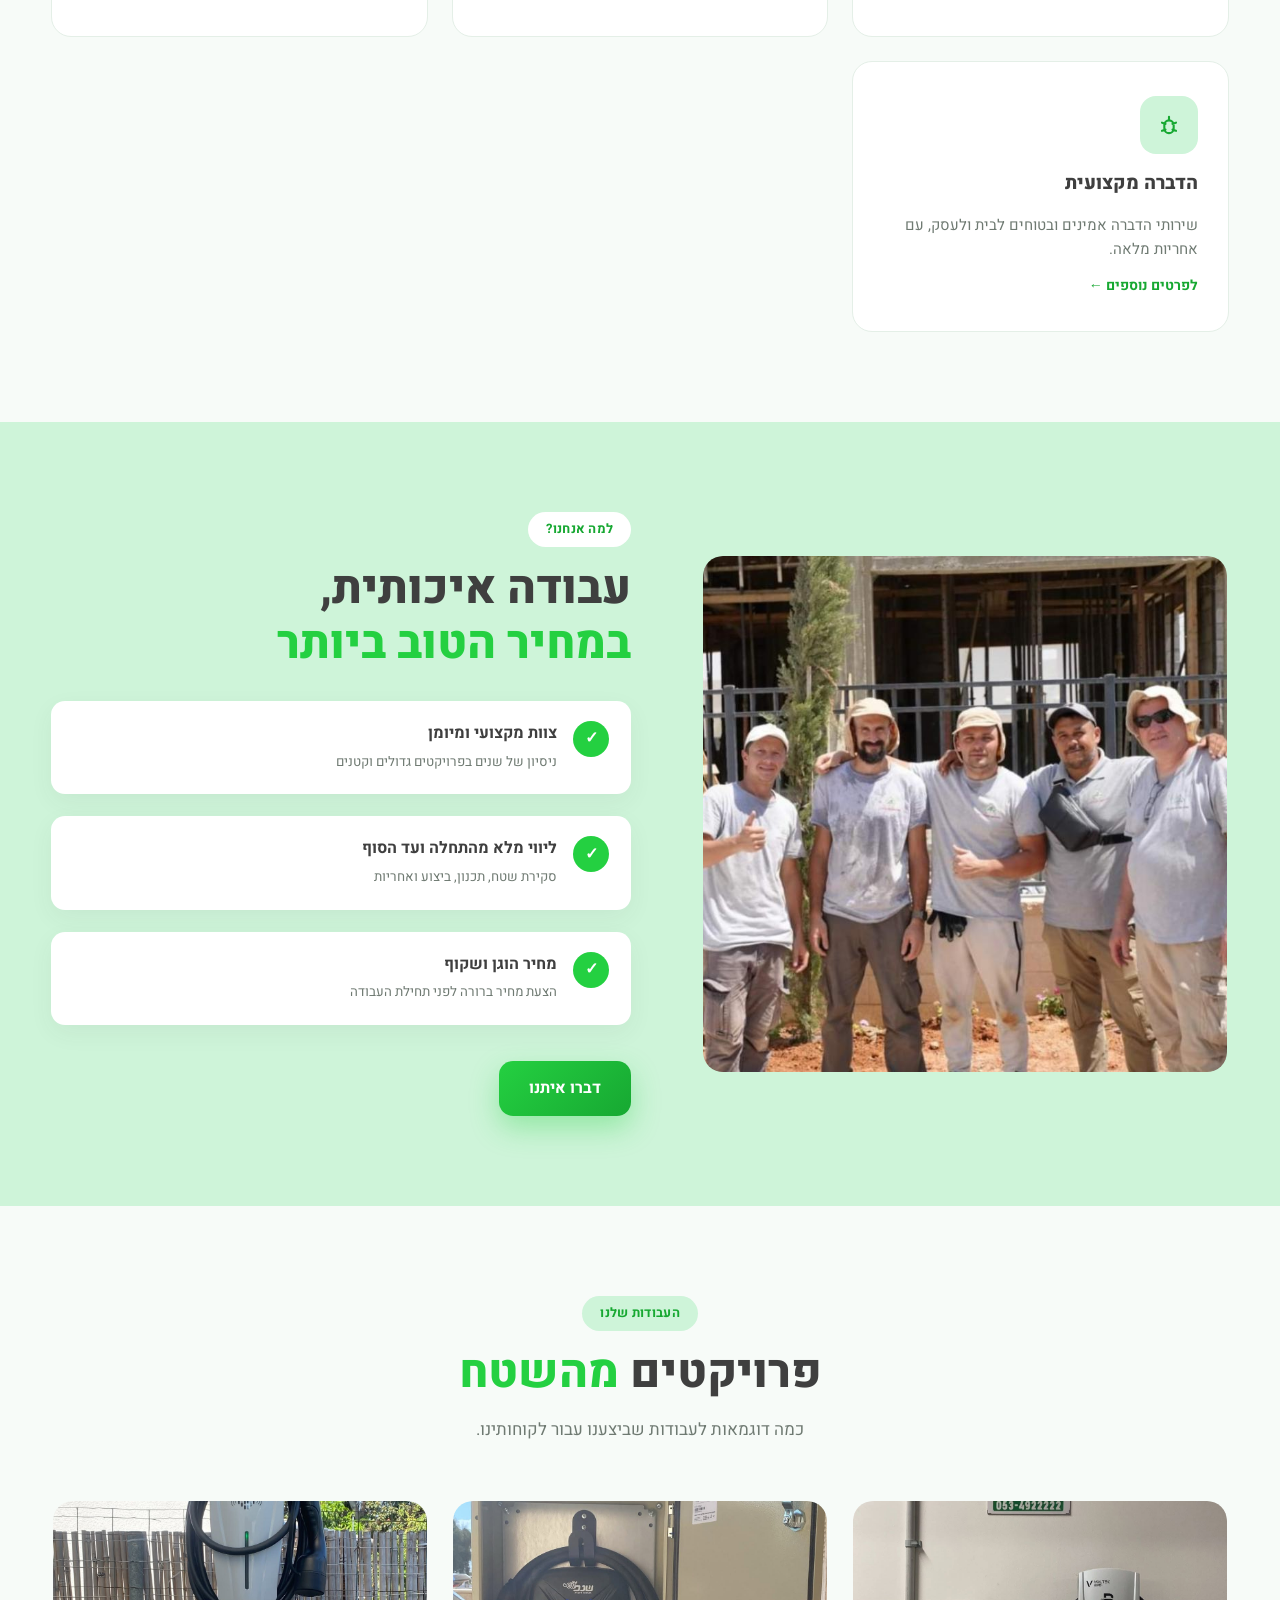
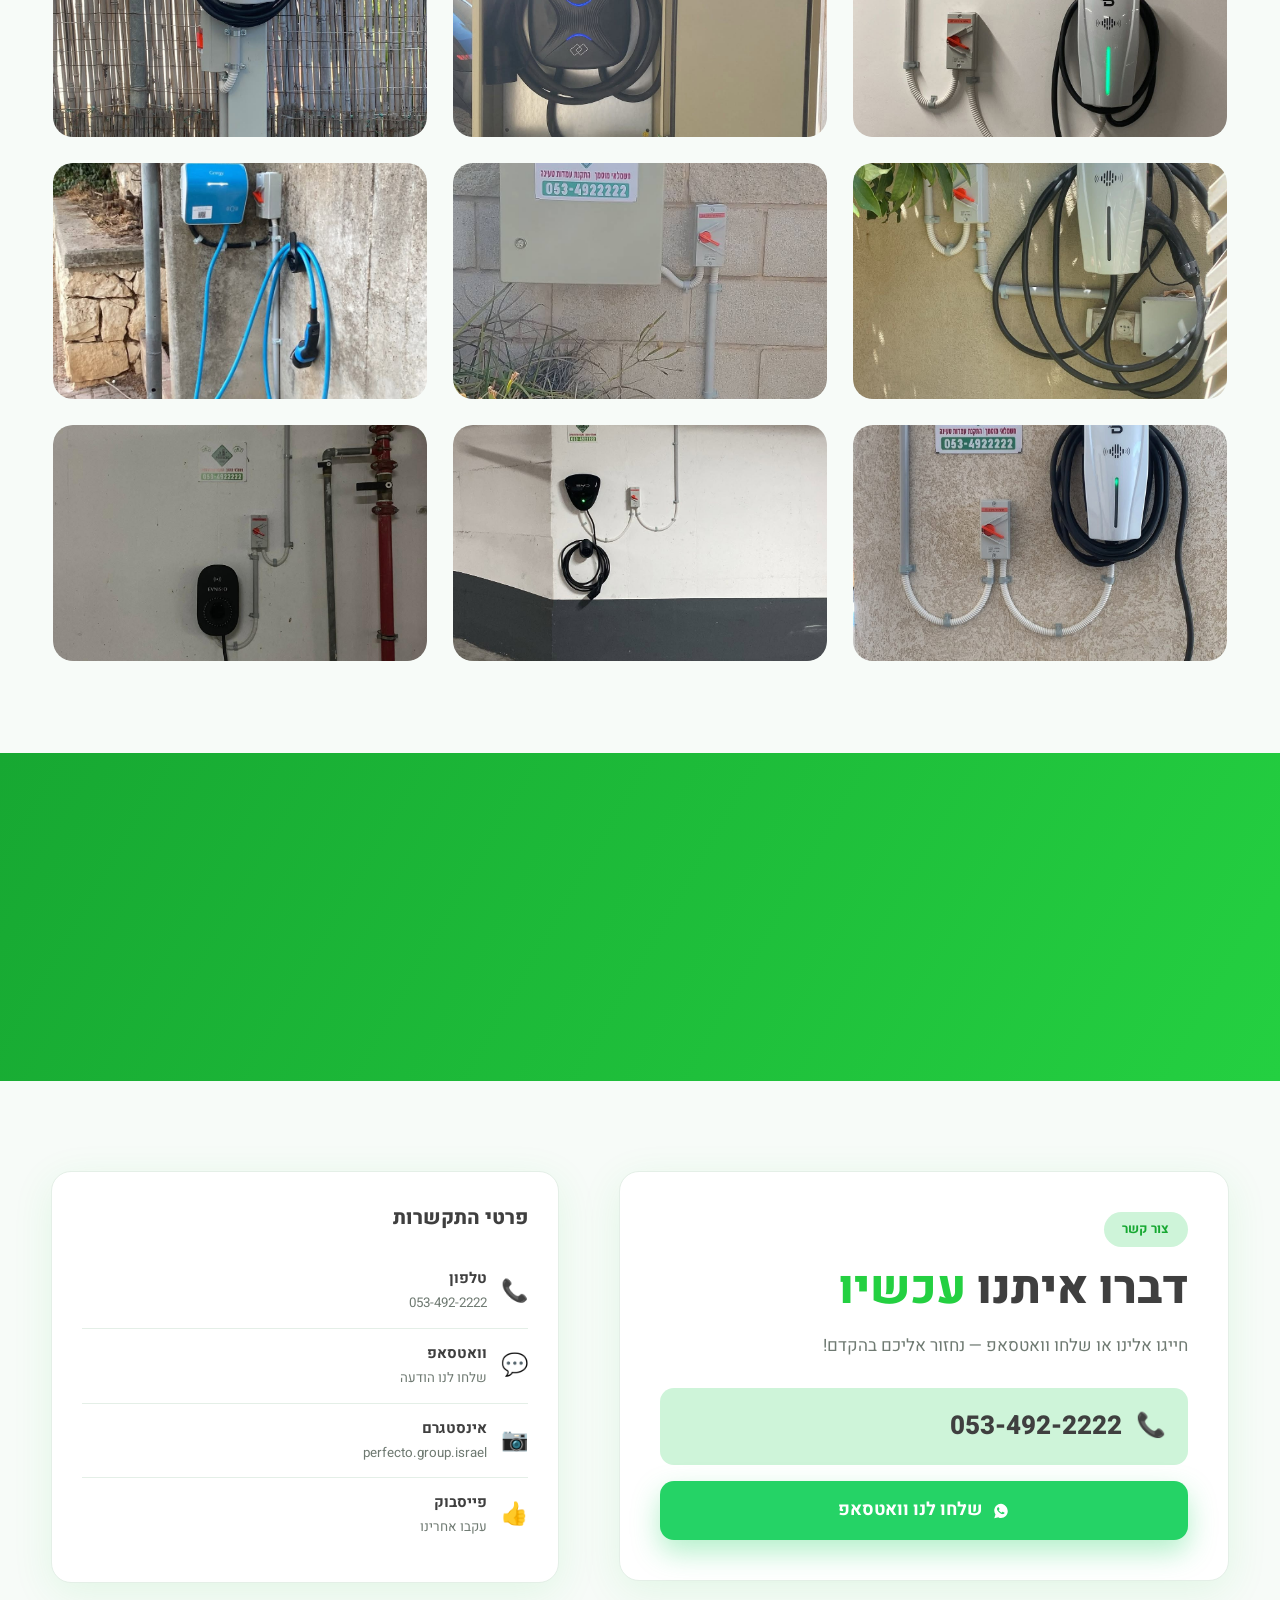
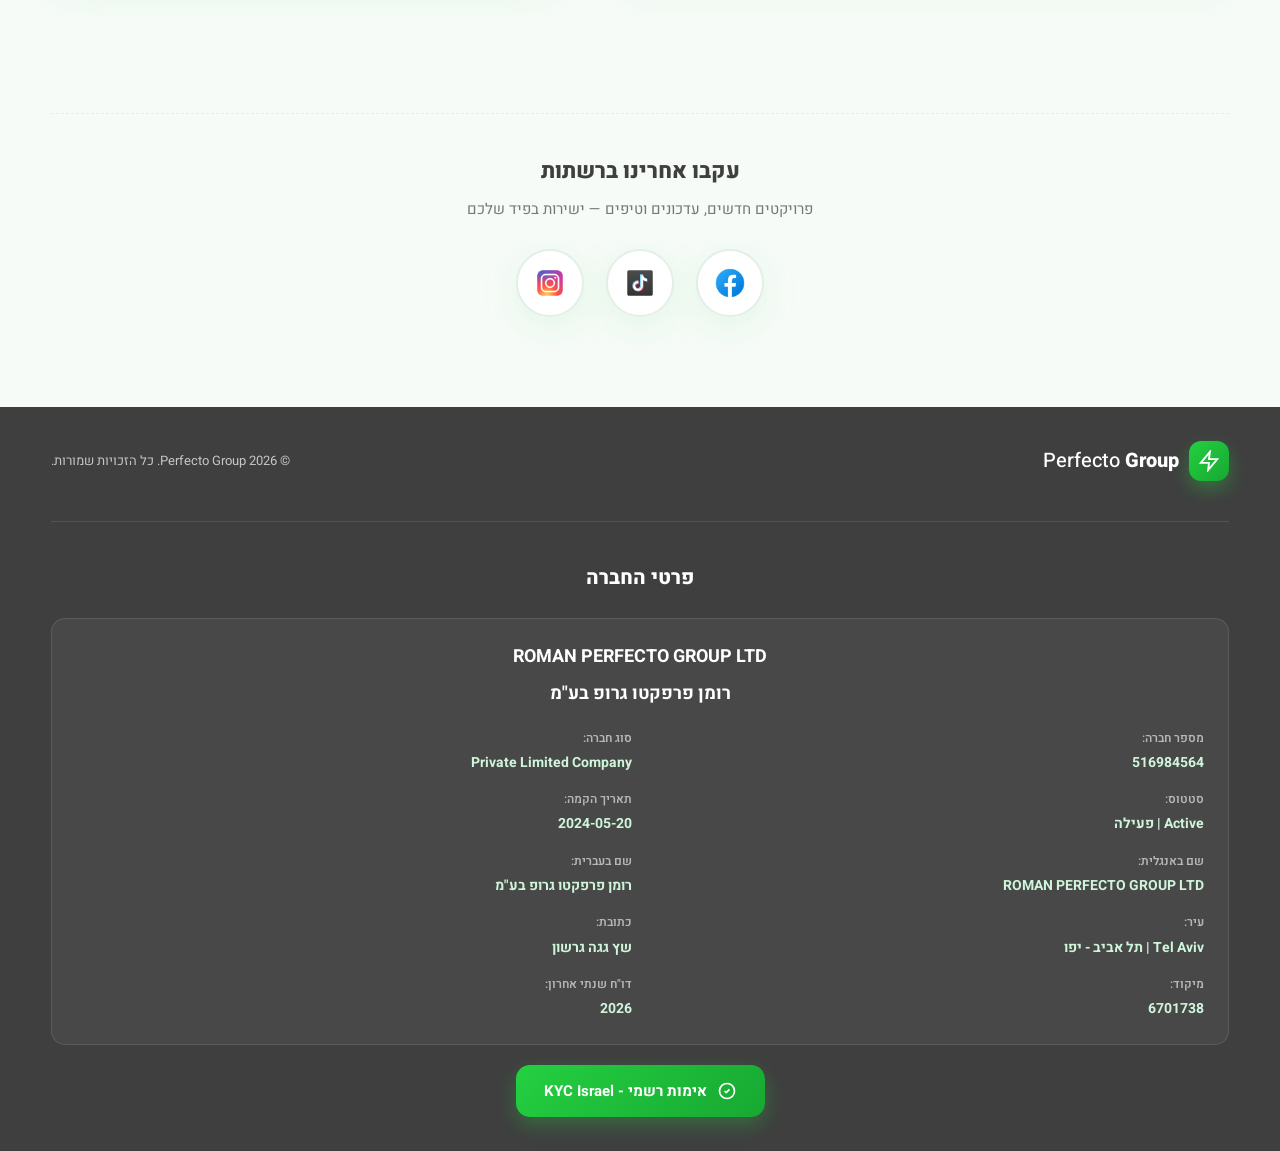
==== commit 38eefcb7: "000" ====
--- a/index.html
+++ b/index.html
@@ -112,7 +112,7 @@
           <!-- Мини-статистика -->
           <div class="hero__stats reveal" data-delay="400">
             <div class="stat">
-              <span class="stat__num"><span class="counter" data-target="500">0</span>+</span>
+              <span class="stat__num"><span class="counter" data-target="1500">0</span>+</span>
               <span class="stat__label">התקנות בוצעו</span>
             </div>
             <div class="stat">
@@ -120,7 +120,7 @@
               <span class="stat__label">שביעות רצון</span>
             </div>
             <div class="stat">
-              <span class="stat__num"><span class="counter" data-target="2">0</span>+</span>
+              <span class="stat__num"><span class="counter" data-target="4">0</span>+</span>
               <span class="stat__label">שנות ניסיון</span>
             </div>
           </div>
--- a/style.css
+++ b/style.css
@@ -0,0 +1,1079 @@
+/* =========================================================
+   Perfecto Group — базовая концепция
+   Цвета: #cef4d9 (мята), #24d041 (зелёный), #3f3f3f (графит)
+   ========================================================= */
+
+:root {
+  --mint: #cef4d9;
+  --green: #24d041;
+  --green-dark: #17a832;
+  --dark: #3f3f3f;
+  --white: #ffffff;
+  --off-white: #f7fbf8;         /* тёплый бело-зеленоватый */
+  --text-muted: #6f7a72;
+  --border: #e4efe7;
+
+  --radius: 20px;
+  --radius-sm: 14px;
+  --shadow: 0 10px 40px rgba(36, 208, 65, 0.10);
+  --shadow-lg: 0 25px 60px rgba(36, 208, 65, 0.16);
+
+  --nav-h: 76px;
+  --transition: 0.35s cubic-bezier(0.22, 1, 0.36, 1);
+}
+
+/* ---------- Сброс ---------- */
+*, *::before, *::after { box-sizing: border-box; margin: 0; padding: 0; }
+
+html {
+  scroll-behavior: smooth;
+  scroll-padding-top: calc(var(--nav-h) + 16px);
+}
+
+body {
+  font-family: 'Heebo', sans-serif;
+  color: var(--dark);
+  background: var(--off-white);
+  line-height: 1.6;
+  overflow-x: hidden;
+}
+
+img { max-width: 100%; display: block; }
+a { text-decoration: none; color: inherit; }
+ul { list-style: none; }
+
+.container {
+  width: min(1180px, 92%);
+  margin-inline: auto;
+}
+
+/* ---------- Типографика ---------- */
+.section-title {
+  font-size: clamp(30px, 4.2vw, 46px);
+  font-weight: 800;
+  line-height: 1.2;
+  margin-bottom: 16px;
+}
+
+.accent-text {
+  color: var(--green);
+  position: relative;
+  white-space: nowrap;
+}
+
+.section-sub { color: var(--text-muted); font-size: 17px; max-width: 560px; }
+
+.section { padding: 90px 0; }
+.section--mint { background: var(--mint); }
+
+.section-head { text-align: center; margin-bottom: 56px; display: flex; flex-direction: column; align-items: center; }
+
+.pill {
+  display: inline-block;
+  background: var(--mint);
+  color: var(--green-dark);
+  font-weight: 700;
+  font-size: 13px;
+  padding: 7px 18px;
+  border-radius: 100px;
+  margin-bottom: 14px;
+  letter-spacing: 0.3px;
+}
+.section--mint .pill { background: var(--white); }
+
+/* ---------- Кнопки ---------- */
+.btn {
+  display: inline-flex;
+  align-items: center;
+  justify-content: center;
+  gap: 10px;
+  font-family: inherit;
+  font-weight: 700;
+  font-size: 16px;
+  border: none;
+  cursor: pointer;
+  border-radius: var(--radius-sm);
+  padding: 15px 30px;
+  transition: var(--transition);
+}
+.btn svg { width: 18px; height: 18px; }
+
+.btn--primary {
+  background: linear-gradient(135deg, var(--green), var(--green-dark));
+  color: var(--white);
+  box-shadow: 0 12px 28px rgba(36, 208, 65, 0.35);
+}
+.btn--primary:hover {
+  transform: translateY(-3px);
+  box-shadow: 0 18px 36px rgba(36, 208, 65, 0.45);
+}
+
+.btn--ghost {
+  background: transparent;
+  color: var(--dark);
+  border: 2px solid var(--border);
+}
+.btn--ghost:hover { border-color: var(--green); color: var(--green-dark); }
+
+.btn--white { background: var(--white); color: var(--green-dark); }
+.btn--white:hover { transform: translateY(-3px); box-shadow: 0 15px 30px rgba(0,0,0,0.2); }
+
+.btn--small { padding: 11px 20px; font-size: 14px; }
+.btn--block { width: 100%; }
+
+/* =========================================================
+   НАВБАР
+   ========================================================= */
+.navbar {
+  position: fixed;
+  inset-inline: 0;
+  top: 0;
+  z-index: 100;
+  height: var(--nav-h);
+  background: rgba(255, 255, 255, 0.75);
+  backdrop-filter: blur(14px);
+  -webkit-backdrop-filter: blur(14px);
+  border-bottom: 1px solid transparent;
+  transition: var(--transition);
+}
+.navbar.scrolled {
+  background: rgba(255, 255, 255, 0.94);
+  border-bottom-color: var(--border);
+  box-shadow: 0 6px 24px rgba(63, 63, 63, 0.06);
+}
+
+.navbar__inner { display: flex; align-items: center; gap: 28px; height: 100%; }
+
+.navbar__brand { display: flex; align-items: center; gap: 10px; }
+.navbar__logo {
+  width: 40px; height: 40px;
+  background: linear-gradient(135deg, var(--green), var(--green-dark));
+  color: var(--white);
+  border-radius: 12px;
+  display: grid;
+  place-items: center;
+  box-shadow: 0 8px 18px rgba(36,208,65,0.35);
+}
+.navbar__logo svg { width: 22px; height: 22px; }
+.navbar__name { font-size: 20px; font-weight: 500; }
+.navbar__name b { font-weight: 800; }
+
+/* пробел → меню прижимается к центру-лево */
+.navbar__menu { display: flex; gap: 34px; margin-inline-start: auto; }
+.navbar__link {
+  font-weight: 600;
+  font-size: 15px;
+  color: var(--dark);
+  position: relative;
+  padding: 6px 0;
+}
+.navbar__link::after {
+  content: '';
+  position: absolute;
+  bottom: 0; right: 0;
+  width: 0; height: 2.5px;
+  border-radius: 2px;
+  background: var(--green);
+  transition: width var(--transition);
+}
+.navbar__link:hover::after { width: 100%; }
+
+.navbar__cta { color: var(--white); background: linear-gradient(135deg, var(--green), var(--green-dark)); box-shadow: 0 8px 20px rgba(36,208,65,0.3); }
+.navbar__cta:hover { transform: translateY(-2px); }
+
+/* Бургер */
+.navbar__burger { display: none; background: none; border: none; cursor: pointer; flex-direction: column; gap: 5px; padding: 8px; }
+.navbar__burger span { width: 24px; height: 2.5px; background: var(--dark); border-radius: 2px; transition: var(--transition); }
+
+.mobile-menu {
+  position: fixed;
+  top: var(--nav-h);
+  inset-inline: 0;
+  background: var(--white);
+  padding: 24px;
+  display: flex;
+  flex-direction: column;
+  gap: 18px;
+  border-bottom: 1px solid var(--border);
+  box-shadow: 0 20px 40px rgba(0,0,0,0.08);
+  transform: translateY(-130%);
+  transition: transform var(--transition);
+  z-index: 99;
+}
+.mobile-menu.open { transform: translateY(0); }
+.mobile-menu__link { font-weight: 700; font-size: 17px; }
+
+/* =========================================================
+   HERO
+   ========================================================= */
+.hero {
+  position: relative;
+  padding: calc(var(--nav-h) + 60px) 0 0;
+  background: linear-gradient(180deg, var(--mint) 0%, var(--off-white) 100%);
+  overflow: hidden;
+}
+
+.hero__blob {
+  position: absolute;
+  border-radius: 50%;
+  filter: blur(70px);
+  opacity: 0.55;
+  pointer-events: none;
+}
+.hero__blob--1 { width: 480px; height: 480px; background: var(--green); top: -160px; left: -120px; opacity: 0.18; }
+.hero__blob--2 { width: 380px; height: 380px; background: var(--mint); bottom: 40px; right: -100px; opacity: 0.8; }
+
+.hero__grid {
+  position: relative;
+  display: grid;
+  grid-template-columns: 1.05fr 1fr;
+  gap: 60px;
+  align-items: center;
+  padding-bottom: 80px;
+}
+
+.hero__badge {
+  display: inline-flex;
+  align-items: center;
+  gap: 8px;
+  background: var(--white);
+  border: 1px solid var(--border);
+  color: var(--green-dark);
+  font-weight: 700;
+  font-size: 14px;
+  padding: 8px 18px;
+  border-radius: 100px;
+  margin-bottom: 22px;
+  box-shadow: var(--shadow);
+}
+.hero__badge .dot {
+  width: 9px; height: 9px;
+  background: var(--green);
+  border-radius: 50%;
+  animation: pulse 2s infinite;
+}
+
+@keyframes pulse {
+  0%   { box-shadow: 0 0 0 0 rgba(36,208,65,0.5); }
+  70%  { box-shadow: 0 0 0 10px rgba(36,208,65,0); }
+  100% { box-shadow: 0 0 0 0 rgba(36,208,65,0); }
+}
+
+.hero__title {
+  font-size: clamp(38px, 5.5vw, 62px);
+  font-weight: 900;
+  line-height: 1.12;
+  margin-bottom: 20px;
+}
+
+.hero__subtitle { font-size: 18px; color: var(--text-muted); max-width: 480px; margin-bottom: 32px; }
+
+.hero__actions { display: flex; gap: 14px; flex-wrap: wrap; margin-bottom: 44px; }
+
+.hero__stats { display: flex; gap: 40px; }
+.stat { display: flex; flex-direction: column; }
+.stat__num { font-size: 30px; font-weight: 800; color: var(--green-dark); }
+.stat__label { font-size: 13px; color: var(--text-muted); }
+
+/* Медиа-зона */
+.hero__media { position: relative; }
+
+.float-card {
+  position: absolute;
+  display: flex;
+  align-items: center;
+  gap: 12px;
+  background: var(--white);
+  border-radius: var(--radius-sm);
+  padding: 14px 18px;
+  box-shadow: var(--shadow-lg);
+  z-index: 2;
+  animation: floaty 5s ease-in-out infinite;
+}
+.float-card b { display: block; font-size: 14px; }
+.float-card small { color: var(--text-muted); font-size: 12px; }
+.float-card__icon {
+  width: 40px; height: 40px;
+  border-radius: 10px;
+  background: var(--mint);
+  color: var(--green-dark);
+  display: grid;
+  place-items: center;
+  font-size: 18px;
+  font-weight: 800;
+}
+.float-card--1 { top: -24px; right: -14px; }
+.float-card--2 { bottom: -22px; left: 10px; animation-delay: 2.5s; }
+
+@keyframes floaty {
+  0%, 100% { transform: translateY(0); }
+  50%      { transform: translateY(-12px); }
+}
+
+/* =========================================================
+   ЗАГЛУШКИ ДЛЯ КАРТИНОК
+   ========================================================= */
+.img-placeholder {
+  position: relative;
+  display: flex;
+  flex-direction: column;
+  align-items: center;
+  justify-content: center;
+  gap: 12px;
+  min-height: 220px;
+  background: linear-gradient(135deg, var(--mint), #eafbef);
+  border: 2px dashed rgba(36, 208, 65, 0.45);
+  border-radius: var(--radius);
+  color: var(--green-dark);
+  font-weight: 600;
+  font-size: 14px;
+  overflow: hidden;
+  transition: var(--transition);
+}
+.img-placeholder svg { width: 42px; height: 42px; opacity: 0.6; }
+.img-placeholder:hover { border-color: var(--green); background: linear-gradient(135deg, #eafbef, var(--mint)); }
+
+.img-placeholder--hero { min-height: 460px; border-radius: 32px; box-shadow: var(--shadow-lg); }
+.img-placeholder--tall { min-height: 520px; }
+
+/* Когда внутрь заглушки добавлен <img> — она становится фоторамкой */
+.img-placeholder:has(img) { border-color: transparent; background: none; }
+.img-placeholder:has(img) > svg,
+.img-placeholder:has(img) > span { display: none; }
+.img-placeholder img {
+  position: absolute;
+  inset: 0;
+  width: 100%;
+  height: 100%;
+  object-fit: cover;
+  border-radius: inherit;
+}
+
+/* =========================================================
+   БЕГУЩАЯ СТРОКА
+   ========================================================= */
+.ticker {
+  background: var(--dark);
+  color: var(--white);
+  overflow: hidden;
+  padding: 16px 0;
+  transform: rotate(-1deg) scale(1.02);
+}
+.ticker__track {
+  display: flex;
+  gap: 36px;
+  width: max-content;
+  animation: ticker 28s linear infinite;
+  font-weight: 700;
+  font-size: 15px;
+  white-space: nowrap;
+}
+.ticker__track i { color: var(--green); font-style: normal; }
+
+@keyframes ticker {
+  from { transform: translateX(0); }
+  to   { transform: translateX(50%); }  /* RTL: едет вправо */
+}
+
+/* =========================================================
+   УСЛУГИ
+   ========================================================= */
+.services-grid {
+  display: grid;
+  grid-template-columns: repeat(3, 1fr);
+  gap: 24px;
+}
+
+.service-card {
+  background: var(--white);
+  border: 1px solid var(--border);
+  border-radius: var(--radius);
+  padding: 34px 30px;
+  transition: var(--transition);
+  display: flex;
+  flex-direction: column;
+  gap: 14px;
+}
+.service-card:hover {
+  transform: translateY(-8px);
+  box-shadow: var(--shadow-lg);
+  border-color: rgba(36, 208, 65, 0.4);
+}
+
+.service-card__icon {
+  width: 58px; height: 58px;
+  border-radius: 16px;
+  background: var(--mint);
+  color: var(--green-dark);
+  display: grid;
+  place-items: center;
+  transition: var(--transition);
+}
+.service-card__icon svg { width: 28px; height: 28px; }
+.service-card:hover .service-card__icon {
+  background: var(--green);
+  color: var(--white);
+  transform: rotate(-8deg) scale(1.06);
+}
+
+.service-card h3 { font-size: 19px; font-weight: 800; }
+.service-card p { color: var(--text-muted); font-size: 15px; flex-grow: 1; }
+
+.service-card__link { color: var(--green-dark); font-weight: 700; font-size: 14px; }
+.service-card__link:hover { text-decoration: underline; }
+
+/* Главная карточка — на всю ширину, горизонтальная */
+.service-card--featured {
+  grid-column: 1 / -1;
+  display: grid;
+  grid-template-columns: 1fr 1.2fr;
+  gap: 0;
+  padding: 0;
+  overflow: hidden;
+}
+.service-card--featured .img-placeholder {
+  border: none;
+  border-radius: 0;
+  min-height: 100%;
+}
+.service-card--featured .service-card__body { padding: 40px; display: flex; flex-direction: column; gap: 14px; }
+.service-card--featured h3 { font-size: 26px; }
+
+/* =========================================================
+   ПОЧЕМУ МЫ
+   ========================================================= */
+.why-grid {
+  display: grid;
+  grid-template-columns: 1fr 1.1fr;
+  gap: 70px;
+  align-items: center;
+}
+
+.why-list { display: flex; flex-direction: column; gap: 22px; margin: 30px 0 36px; }
+.why-list li {
+  display: flex;
+  gap: 16px;
+  align-items: flex-start;
+  background: var(--white);
+  padding: 20px 22px;
+  border-radius: var(--radius-sm);
+  box-shadow: 0 8px 24px rgba(63,63,63,0.06);
+  transition: var(--transition);
+}
+.why-list li:hover { transform: translateX(-6px); }
+.why-list b { display: block; font-size: 16px; margin-bottom: 2px; }
+.why-list small { color: var(--text-muted); }
+
+.why-list__icon {
+  flex-shrink: 0;
+  width: 36px; height: 36px;
+  border-radius: 50%;
+  background: var(--green);
+  color: var(--white);
+  display: grid;
+  place-items: center;
+  font-weight: 800;
+}
+
+/* =========================================================
+   ГАЛЕРЕЯ
+   ========================================================= */
+.gallery {
+  display: grid;
+  grid-template-columns: repeat(3, 1fr);
+  gap: 22px;
+}
+.gallery__item { min-height: 240px; }
+.gallery__item--wide { grid-column: span 2; }
+.gallery__item:hover { transform: scale(1.02); }
+
+/* =========================================================
+   CTA-ПОЛОСА
+   ========================================================= */
+.cta-strip {
+  background: linear-gradient(120deg, var(--green-dark), var(--green));
+  color: var(--white);
+  padding: 70px 0;
+}
+.cta-strip__inner { text-align: center; }
+.cta-strip h2 { font-size: clamp(28px, 4vw, 42px); font-weight: 800; margin-bottom: 10px; }
+.cta-strip p { opacity: 0.9; margin-bottom: 28px; font-size: 17px; }
+
+/* =========================================================
+   КОНТАКТЫ
+   ========================================================= */
+.contact-grid {
+  display: grid;
+  grid-template-columns: 1.2fr 1fr;
+  gap: 60px;
+  align-items: start;
+}
+
+.form-row { display: grid; grid-template-columns: 1fr 1fr; gap: 16px; }
+.form-field { display: flex; flex-direction: column; gap: 6px; margin-bottom: 18px; }
+.form-field label { font-weight: 600; font-size: 14px; }
+.form-field input,
+.form-field textarea {
+  font-family: inherit;
+  font-size: 15px;
+  padding: 14px 16px;
+  border: 1.5px solid var(--border);
+  border-radius: var(--radius-sm);
+  background: var(--white);
+  transition: var(--transition);
+  resize: vertical;
+}
+.form-field input:focus,
+.form-field textarea:focus {
+  outline: none;
+  border-color: var(--green);
+  box-shadow: 0 0 0 4px rgba(36, 208, 65, 0.14);
+}
+
+.form-success { margin-top: 16px; color: var(--green-dark); font-weight: 700; }
+
+.contact-info__card {
+  background: var(--white);
+  border: 1px solid var(--border);
+  border-radius: var(--radius);
+  padding: 30px;
+  box-shadow: var(--shadow);
+  margin-bottom: 22px;
+}
+.contact-info__card h3 { font-size: 20px; font-weight: 800; margin-bottom: 20px; }
+
+.contact-info__row {
+  display: flex;
+  align-items: center;
+  gap: 14px;
+  padding: 12px 0;
+  border-bottom: 1px solid var(--border);
+  transition: var(--transition);
+}
+.contact-info__row:last-child { border-bottom: none; }
+.contact-info__row:hover { transform: translateX(-4px); }
+.contact-info__icon { font-size: 22px; }
+.contact-info__row b { display: block; font-size: 15px; }
+.contact-info__row small { color: var(--text-muted); }
+
+.contact-info__map { min-height: 200px; }
+
+/* =========================================================
+   ФУТЕР + WHATSAPP
+   ========================================================= */
+.footer { background: var(--dark); color: var(--white); padding: 34px 0; }
+.footer__inner { display: flex; align-items: center; justify-content: space-between; gap: 20px; flex-wrap: wrap; }
+.footer__brand .navbar__name { color: var(--white); }
+.footer__copy { font-size: 13px; opacity: 0.7; }
+
+.whatsapp-float {
+  position: fixed;
+  bottom: 24px;
+  left: 24px;
+  width: 60px; height: 60px;
+  background: #25d366;
+  color: var(--white);
+  border-radius: 50%;
+  display: grid;
+  place-items: center;
+  box-shadow: 0 12px 30px rgba(37, 211, 102, 0.45);
+  z-index: 90;
+  transition: var(--transition);
+  animation: floaty 4s ease-in-out infinite;
+}
+.whatsapp-float:hover { transform: scale(1.1); }
+.whatsapp-float svg { width: 32px; height: 32px; }
+
+/* =========================================================
+   АНИМАЦИИ ПОЯВЛЕНИЯ (управляются из animations.js)
+   ========================================================= */
+.reveal {
+  opacity: 0;
+  transform: translateY(36px);
+  transition: opacity 0.8s ease, transform 0.8s cubic-bezier(0.22, 1, 0.36, 1);
+  transition-delay: var(--delay, 0ms);
+}
+.reveal.visible {
+  opacity: 1;
+  transform: translateY(0);
+}
+
+@media (prefers-reduced-motion: reduce) {
+  *, *::before, *::after { animation: none !important; transition: none !important; }
+  .reveal { opacity: 1; transform: none; }
+  html { scroll-behavior: auto; }
+}
+
+/* =========================================================
+   АДАПТИВ
+   ========================================================= */
+/* =========================================================
+   АДАПТИВ (улучшенный)
+   ========================================================= */
+@media (max-width: 992px) {
+  .hero { padding-top: calc(var(--nav-h) + 36px); }
+  .hero__grid { grid-template-columns: 1fr; gap: 40px; padding-bottom: 56px; }
+  .hero__media { order: -1; }
+  .img-placeholder--hero { min-height: 300px; }
+  .services-grid { grid-template-columns: repeat(2, 1fr); }
+  .service-card--featured { grid-template-columns: 1fr; }
+  .service-card--featured .img-placeholder { min-height: 220px; }
+  .why-grid, .contact-grid { grid-template-columns: 1fr; gap: 44px; }
+  .img-placeholder--tall { min-height: 320px; }
+  .gallery { grid-template-columns: repeat(2, 1fr); }
+  .gallery__item--wide { grid-column: span 2; }
+}
+
+@media (max-width: 768px) {
+  :root { --nav-h: 64px; }
+  .navbar__inner { gap: 14px; }
+  .navbar__logo-img { height: 38px; }
+  .navbar__name { font-size: 17px; }
+  .navbar__menu, .navbar__cta { display: none; }
+  .navbar__burger { display: flex; }
+
+  .section { padding: 60px 0; }
+  .section-head { margin-bottom: 40px; }
+
+  .hero__subtitle { font-size: 16px; }
+  .hero__stats { gap: 20px; }
+  .stat__num { font-size: 24px; }
+
+  /* компактные плавающие карточки */
+  .float-card { padding: 10px 14px; gap: 8px; border-radius: 12px; }
+  .float-card__icon { width: 34px; height: 34px; font-size: 15px; }
+  .float-card b { font-size: 13px; }
+  .float-card small { font-size: 11px; }
+  .float-card--1 { top: -14px; right: 6px; }
+  .float-card--2 { bottom: -14px; left: 6px; }
+
+  .ticker__track { font-size: 13px; gap: 24px; }
+
+  .contact-cta__card { padding: 28px 22px; }
+  .contact-phone { font-size: 21px; }
+
+  .footer__inner { justify-content: center; text-align: center; }
+  .whatsapp-float { width: 54px; height: 54px; bottom: 18px; left: 18px; }
+}
+
+@media (max-width: 560px) {
+  .container { width: 90%; }
+  .services-grid, .gallery { grid-template-columns: 1fr; }
+  .gallery__item--wide { grid-column: span 1; }
+  .hero__actions { flex-direction: column; }
+  .hero__actions .btn { width: 100%; }
+  .hero__stats { justify-content: space-between; }
+  .service-card { padding: 26px 22px; }
+}
+
+/* Логотип-картинка */
+.navbar__logo-img {
+  height: 46px;
+  width: auto;
+  display: block;
+}
+
+/* --- Контактный CTA (вместо формы) --- */
+.contact-cta__card {
+  background: var(--white);
+  border: 1px solid var(--border);
+  border-radius: var(--radius);
+  padding: 40px;
+  box-shadow: var(--shadow);
+}
+.contact-cta__text { color: var(--text-muted); font-size: 17px; margin-bottom: 28px; }
+
+.contact-phone {
+  display: flex;
+  align-items: center;
+  gap: 14px;
+  font-size: 26px;
+  font-weight: 800;
+  color: var(--dark);
+  background: var(--mint);
+  border-radius: var(--radius-sm);
+  padding: 18px 22px;
+  margin-bottom: 16px;
+  transition: var(--transition);
+}
+.contact-phone:hover { transform: translateY(-3px); box-shadow: var(--shadow); }
+.contact-phone__icon { font-size: 24px; }
+
+.btn--whatsapp {
+  background: #25d366;
+  color: var(--white);
+  font-size: 18px;
+  box-shadow: 0 12px 28px rgba(37, 211, 102, 0.35);
+}
+.btn--whatsapp:hover { transform: translateY(-3px); box-shadow: 0 18px 36px rgba(37, 211, 102, 0.45); }
+
+/* =========================================================
+   СОЦСЕТИ (круглые иконки в конце секции контактов)
+   ========================================================= */
+.socials {
+  grid-column: 1 / -1;            /* на всю ширину contact-grid */
+  text-align: center;
+  margin-top: 48px;
+  padding-top: 40px;
+  border-top: 1px dashed var(--border);
+}
+
+.socials__title {
+  font-size: 22px;
+  font-weight: 800;
+  color: var(--dark);
+  margin-bottom: 8px;
+}
+
+.socials__sub {
+  color: var(--text-muted);
+  font-size: 15px;
+  margin-bottom: 28px;
+}
+
+.socials__list {
+  display: flex;
+  justify-content: center;
+  gap: 22px;
+  flex-wrap: wrap;
+}
+
+.social-btn {
+  --size: 68px;
+  width: var(--size);
+  height: var(--size);
+  border-radius: 50%;
+  background: var(--white);
+  border: 2px solid var(--border);
+  display: grid;
+  place-items: center;
+  box-shadow: var(--shadow);
+  transition: transform 0.4s cubic-bezier(0.34, 1.56, 0.64, 1),
+              box-shadow 0.35s ease,
+              border-color 0.35s ease,
+              background 0.35s ease;
+  position: relative;
+  overflow: hidden;
+}
+
+.social-btn img {
+  width: 34px;
+  height: 34px;
+  object-fit: contain;
+  transition: transform 0.4s cubic-bezier(0.34, 1.56, 0.64, 1);
+}
+
+.social-btn:hover {
+  transform: translateY(-6px) scale(1.08);
+  border-color: var(--green);
+  background: linear-gradient(135deg, var(--mint), #eafbef);
+  box-shadow: 0 18px 36px rgba(36, 208, 65, 0.35);
+}
+
+.social-btn:hover img {
+  transform: rotate(-10deg) scale(1.15);
+}
+
+/* Лёгкая «волна» при появлении */
+.social-btn {
+  animation: socialPop 0.6s cubic-bezier(0.34, 1.56, 0.64, 1) backwards;
+}
+.social-btn:nth-child(1) { animation-delay: 0.1s; }
+.social-btn:nth-child(2) { animation-delay: 0.2s; }
+.social-btn:nth-child(3) { animation-delay: 0.3s; }
+
+@keyframes socialPop {
+  from { opacity: 0; transform: translateY(20px) scale(0.6); }
+  to   { opacity: 1; transform: translateY(0) scale(1); }
+}
+
+/* Мобильная адаптация */
+@media (max-width: 768px) {
+  .socials { margin-top: 36px; padding-top: 32px; }
+  .socials__title { font-size: 20px; }
+  .social-btn { --size: 60px; }
+  .social-btn img { width: 30px; height: 30px; }
+  .socials__list { gap: 16px; }
+}
+
+/* Добавить в конец style.css перед @media */
+
+.footer__company-info {
+  margin-top: 40px;
+  padding-top: 40px;
+  border-top: 1px solid rgba(255, 255, 255, 0.1);
+  text-align: center;
+}
+
+.footer__company-title {
+  font-size: 20px;
+  font-weight: 800;
+  margin-bottom: 24px;
+  color: var(--white);
+}
+
+.footer__company-details {
+  background: rgba(255, 255, 255, 0.05);
+  border-radius: var(--radius-sm);
+  padding: 24px;
+  margin-bottom: 20px;
+  border: 1px solid rgba(255, 255, 255, 0.1);
+}
+
+.footer__company-details p {
+  font-size: 18px;
+  font-weight: 700;
+  margin-bottom: 8px;
+  color: var(--white);
+}
+
+.footer__company-grid {
+  display: grid;
+  grid-template-columns: repeat(2, 1fr);
+  gap: 16px;
+  margin-top: 20px;
+  text-align: right;
+}
+
+.footer__company-item {
+  display: flex;
+  flex-direction: column;
+  gap: 4px;
+}
+
+.footer__company-label {
+  font-size: 12px;
+  opacity: 0.6;
+  font-weight: 600;
+}
+
+.footer__company-value {
+  font-size: 14px;
+  font-weight: 700;
+  color: var(--mint);
+}
+
+.footer__verify-link {
+  display: inline-flex;
+  align-items: center;
+  gap: 10px;
+  background: linear-gradient(135deg, var(--green), var(--green-dark));
+  color: var(--white);
+  padding: 14px 28px;
+  border-radius: var(--radius-sm);
+  font-weight: 700;
+  font-size: 15px;
+  transition: var(--transition);
+  box-shadow: 0 8px 20px rgba(36, 208, 65, 0.3);
+}
+
+.footer__verify-link svg {
+  width: 20px;
+  height: 20px;
+}
+
+.footer__verify-link:hover {
+  transform: translateY(-3px);
+  box-shadow: 0 12px 28px rgba(36, 208, 65, 0.45);
+}
+
+@media (max-width: 768px) {
+  .footer__company-grid {
+    grid-template-columns: 1fr;
+  }
+  
+  .footer__company-details {
+    padding: 20px;
+  }
+  
+  .footer__company-details p {
+    font-size: 16px;
+  }
+}
+
+/* Добавить после стилей navbar__cta */
+
+/* ---------- Переключатель языков ---------- */
+.lang-switcher {
+  position: relative;
+}
+
+.lang-switcher__btn {
+  display: flex;
+  align-items: center;
+  gap: 8px;
+  background: transparent;
+  border: 2px solid var(--border);
+  border-radius: var(--radius-sm);
+  padding: 10px 16px;
+  cursor: pointer;
+  transition: var(--transition);
+  font-family: inherit;
+}
+
+.lang-switcher__btn:hover {
+  border-color: var(--green);
+  background: rgba(36, 208, 65, 0.05);
+}
+
+.lang-switcher__current {
+  display: flex;
+  align-items: center;
+  gap: 8px;
+}
+
+.lang-switcher__flag {
+  width: 24px;
+  height: 24px;
+  border-radius: 4px;
+  object-fit: cover;
+  box-shadow: 0 2px 6px rgba(0,0,0,0.1);
+}
+
+.lang-switcher__code {
+  font-weight: 700;
+  font-size: 14px;
+  color: var(--dark);
+}
+
+.lang-switcher__arrow {
+  font-size: 10px;
+  color: var(--text-muted);
+  transition: transform var(--transition);
+}
+
+.lang-switcher__btn.active .lang-switcher__arrow {
+  transform: rotate(180deg);
+}
+
+.lang-switcher__menu {
+  position: absolute;
+  top: calc(100% + 8px);
+  right: 0;
+  background: var(--white);
+  border: 1px solid var(--border);
+  border-radius: var(--radius-sm);
+  box-shadow: var(--shadow-lg);
+  min-width: 160px;
+  opacity: 0;
+  visibility: hidden;
+  transform: translateY(-10px);
+  transition: all var(--transition);
+  z-index: 101;
+}
+
+.lang-switcher__menu.open {
+  opacity: 1;
+  visibility: visible;
+  transform: translateY(0);
+}
+
+.lang-switcher__item {
+  width: 100%;
+  display: flex;
+  align-items: center;
+  gap: 12px;
+  padding: 12px 16px;
+  background: transparent;
+  border: none;
+  cursor: pointer;
+  font-family: inherit;
+  font-size: 15px;
+  font-weight: 600;
+  color: var(--dark);
+  transition: var(--transition);
+  text-align: start;
+}
+
+.lang-switcher__item:hover {
+  background: var(--mint);
+  color: var(--green-dark);
+}
+
+.lang-switcher__item:first-child {
+  border-radius: var(--radius-sm) var(--radius-sm) 0 0;
+}
+
+.lang-switcher__item:last-child {
+  border-radius: 0 0 var(--radius-sm) var(--radius-sm);
+}
+
+.lang-switcher__item .lang-switcher__flag {
+  width: 28px;
+  height: 28px;
+}
+
+@media (max-width: 768px) {
+  .lang-switcher__btn {
+    padding: 8px 12px;
+  }
+  
+  .lang-switcher__flag {
+    width: 20px;
+    height: 20px;
+  }
+  
+  .lang-switcher__code {
+    font-size: 12px;
+  }
+  
+  .lang-switcher__menu {
+    right: auto;
+    left: 0;
+    min-width: 140px;
+  }
+}
+
+/* =========================================================
+   МОДАЛЬНОЕ ОКНО ГАЛЕРЕИ (LIGHTBOX)
+   ========================================================= */
+.lightbox-modal {
+  position: fixed;
+  inset: 0;
+  z-index: 1000;
+  background: rgba(0, 0, 0, 0.85);
+  backdrop-filter: blur(8px);
+  display: flex;
+  align-items: center;
+  justify-content: center;
+  opacity: 0;
+  visibility: hidden;
+  transition: opacity 0.3s ease, visibility 0.3s ease;
+  padding: 20px;
+}
+
+.lightbox-modal.active {
+  opacity: 1;
+  visibility: visible;
+}
+
+.lightbox-img {
+  max-width: 90vw;
+  max-height: 85vh;
+  object-fit: contain;
+  border-radius: 12px;
+  box-shadow: 0 20px 50px rgba(0, 0, 0, 0.5);
+  transform: scale(0.95);
+  transition: transform 0.3s ease;
+}
+
+.lightbox-modal.active .lightbox-img {
+  transform: scale(1);
+}
+
+.lightbox-close {
+  position: absolute;
+  top: 20px;
+  right: 25px;
+  color: #fff;
+  font-size: 40px;
+  font-weight: 300;
+  cursor: pointer;
+  line-height: 1;
+  user-select: none;
+  transition: color 0.2s ease;
+}
+
+.lightbox-close:hover {
+  color: var(--green);
+}
